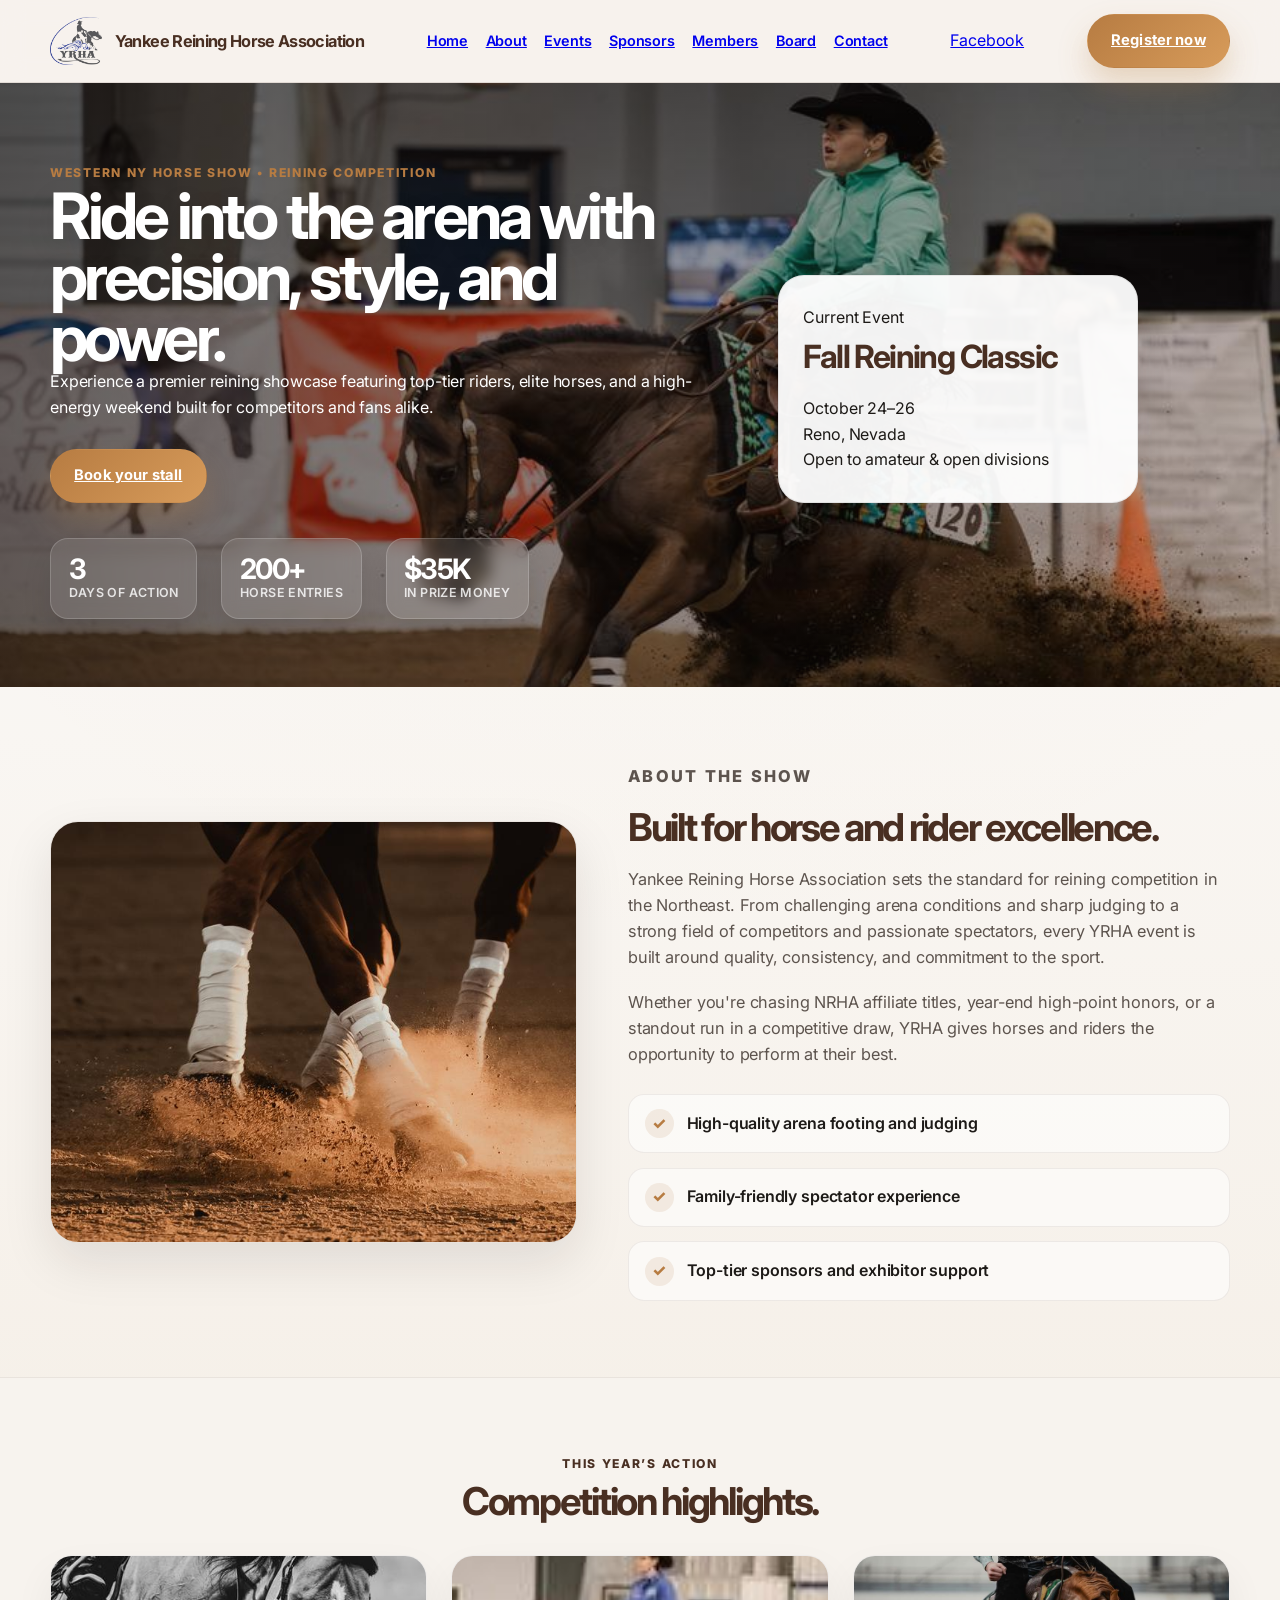
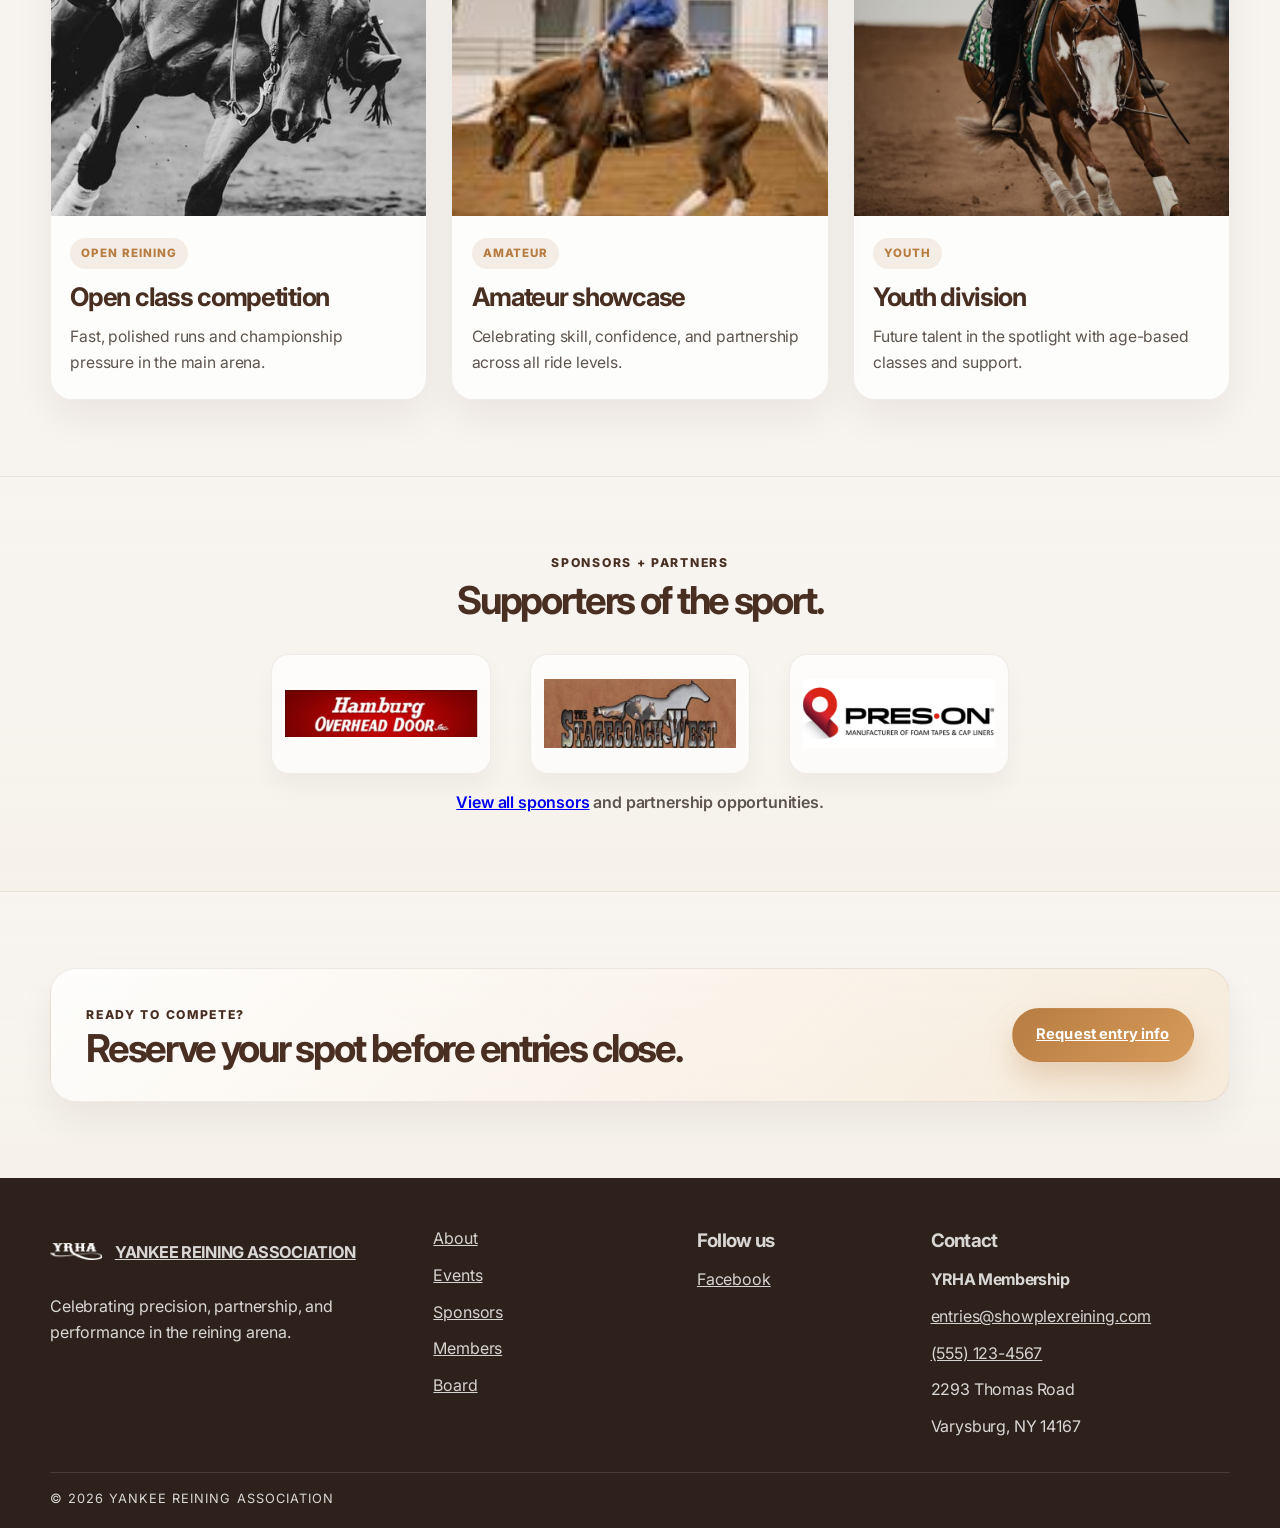
==== index.html @ a8ce5696 "added pages massive update to layout and navigation. Added about, board, contact, events, members, r" ====
<!DOCTYPE html>
<html lang="en">
  <head>
    <meta charset="UTF-8" />
    <meta name="viewport" content="width=device-width, initial-scale=1.0" />
    <title>YANKEE REINING HORSE ASSOCIATION</title>
    <meta
      name="description"
      content="Showplex Reining Classic is a Western horse show featuring reining competition, rider showcases, sponsorships, and community events."
    />
    <link rel="preconnect" href="https://fonts.googleapis.com" />
    <link rel="preconnect" href="https://fonts.gstatic.com" crossorigin />
    <link
      href="https://fonts.googleapis.com/css2?family=Inter:wght@400;500;600;700;800;900&display=swap"
      rel="stylesheet"
    />
    <link rel="stylesheet" href="style.css" />
  </head>
  <body>
    <header class="site-header">
      <div class="container nav-wrap">
        <div class="brand" aria-label="Yankee Reining Horse Association">
          <img src="assets/logo-1.png" alt="YRHA logo" class="brand-logo" />
          <span class="brand-text">Yankee Reining Horse Association</span>
        </div>

        <nav class="main-nav" aria-label="Main navigation">
          <a href="index.html">Home</a>
          <a href="about.html">About</a>
          <a href="events.html">Events</a>
          <a href="sponsors.html">Sponsors</a>
          <a href="members.html">Members</a>
          <a href="board.html">Board</a>
          <a href="contact.html">Contact</a>
        </nav>

        <button class="nav-toggle" aria-label="Toggle menu" aria-expanded="false">
          <span></span>
          <span></span>
          <span></span>
        </button>

        <div class="social-links" aria-label="Social media links">
          <a href="https://www.facebook.com/yankeereiners" target="_blank" rel="noreferrer" aria-label="Facebook">Facebook</a>
        </div>

        <a href="https://docs.google.com/forms/d/e/1FAIpQLSfPFnOiqkP-DoOEEoHhEW9WnWeleWplbSbrL23Vqfxdky9NYQ/viewform" class="btn btn-primary nav-cta">Register now</a>
      </div>

      <div class="mobile-nav" aria-label="Mobile navigation">
        <a href="index.html">Home</a>
        <a href="about.html">About</a>
        <a href="events.html">Events</a>
        <a href="sponsors.html">Sponsors</a>
        <a href="members.html">Members</a>
        <a href="board.html">Board</a>
        <a href="contact.html">Contact</a>
      </div>
    </header>

    <main id="top">
      <section class="hero">
        <div class="hero-overlay"></div>
        <div class="container hero-grid">
          <div class="hero-copy">
            <p class="eyebrow">Western NY Horse Show • Reining Competition</p>
            <h1>Ride into the arena with precision, style, and power.</h1>
            <p class="lead">
              Experience a premier reining showcase featuring top-tier riders, elite horses,
              and a high-energy weekend built for competitors and fans alike.
            </p>
<!--update this section -->
            <div class="cta-row">
              <a href="register.html" class="btn btn-primary">Book your stall</a>
            </div>

            <ul class="hero-metrics" aria-label="Event stats">
              <li><strong>3</strong><span>days of action</span></li>
              <li><strong>200+</strong><span>horse entries</span></li>
              <li><strong>$35K</strong><span>in prize money</span></li>
            </ul>
          </div>
<!--current event details -->
          <div class="hero-card-wrap">
            <div class="hero-info-card">
              <p class="card-label">Current Event</p>
              <h2>Fall Reining Classic</h2>
              <ul>
                <li>October 24–26</li>
                <li>Reno, Nevada</li>
                <li>Open to amateur & open divisions</li>
              </ul>
            </div>
          </div>
        </div>
      </section>

     

      <section id="about" class="section split-section">
        <div class="container split-grid">
          <div class="section-image">
            <img src="assets/horse-feet.jpeg" alt="Horse rider in reining event" />
          </div>

          <div class="section-copy">
            <p class="eyebrow eyebrow-dark">About the show</p>
            <h2>Built for horse and rider excellence.</h2>
            <p>
              Yankee Reining Horse Association sets the standard for reining competition in the Northeast. From challenging arena conditions and sharp judging to a strong field of competitors and passionate spectators, every YRHA event is built around quality, consistency, and commitment to the sport.
            </p>
            <p>
              Whether you're chasing NRHA affiliate titles, year-end high-point honors, or a standout run in a competitive draw, YRHA gives horses and riders the opportunity to perform at their best.
            </p>
            
            <div class="check-list">
              <div><span class="check">✓</span><span>High-quality arena footing and judging</span></div>
              <div><span class="check">✓</span><span>Family-friendly spectator experience</span></div>
              <div><span class="check">✓</span><span>Top-tier sponsors and exhibitor support</span></div>
            </div>
          </div>
        </div>
      </section>
      <section id="events" class="section events-section">
        <div class="container">
          <div class="section-heading center">
            <p class="eyebrow eyebrow-dark">This year’s action</p>
            <h2>Competition highlights.</h2>
          </div>
          
          <div class="events-grid">
            <article class="event-card">
              <img src="assets/horse-running.jpeg" alt="Horse running in the arena" />
              <div class="event-copy">
                <span class="event-tag">Open Reining</span>
                <h3>Open class competition</h3>
                <p>Fast, polished runs and championship pressure in the main arena.</p>
              </div>
            </article>
            
            <article class="event-card">
              <img src="assets/horse-rider2.jpeg" alt="Rider in Western show" />
              <div class="event-copy">
                <span class="event-tag">Amateur</span>
                <h3>Amateur showcase</h3>
                <p>Celebrating skill, confidence, and partnership across all ride levels.</p>
              </div>
            </article>
            
            <article class="event-card">
              <img src="assets/horse.jpeg" alt="Horse portrait" />
              <div class="event-copy">
                <span class="event-tag">Youth</span>
                <h3>Youth division</h3>
                <p>Future talent in the spotlight with age-based classes and support.</p>
              </div>
            </article>
          </div>
        </div>
      </section>
      
      <section id="sponsors" class="section sponsor-section">
        <div class="container">
          <div class="section-heading center">
            <p class="eyebrow eyebrow-dark">Sponsors + partners</p>
            <h2>Supporters of the sport.</h2>
          </div>

          <div class="sponsor-grid sponsor-grid-featured">
            <img src="assets/sponsor1.jpeg" alt="Sponsor logo 1" />
            <img src="assets/sponsor2.jpeg" alt="Sponsor logo 2" />
            <img src="assets/sponsor3.jpeg" alt="Sponsor logo 3" />
          </div>
          <p class="sponsor-note"><a href="sponsors.html">View all sponsors</a> and partnership opportunities.</p>
        </div>
      </section>

      <section id="register" class="section cta-panel">
        <div class="container cta-box">
          <div>
            <p class="eyebrow eyebrow-dark">Ready to compete?</p>
            <h2>Reserve your spot before entries close.</h2>
          </div>
          <a href="register.html" class="btn btn-primary">Request entry info</a>
        </div>
      </section>
    </main>

    <footer id="contact" class="site-footer">
      <div class="container footer-grid">
        <div>
          <a href="#top" class="brand footer-brand">
            <img src="assets/logo.png" alt="Showplex logo" class="brand-logo" />
            <span class="brand-text">YANKEE REINING ASSOCIATION</span>
          </a>
          <p>Celebrating precision, partnership, and performance in the reining arena.</p>
        </div>

        <div class="footer-links">
          <a href="about.html">About</a>
          <a href="events.html">Events</a>
          <a href="sponsors.html">Sponsors</a>
          <a href="members.html">Members</a>
          <a href="board.html">Board</a>
        </div>

        <div class="footer-socials">
          <h3>Follow us</h3>
          <a href="https://facebook.com" target="_blank" rel="noreferrer">Facebook</a>
         
         <!---- <a href="https://instagram.com" target="_blank" rel="noreferrer">Instagram</a>
          <a href="https://x.com" target="_blank" rel="noreferrer">X</a> --->
        </div>

        <div class="contact-box">
          <h3>Contact</h3>
          <p><strong>YRHA Membership</strong></p>
          <a href="mailto:entries@showplexreining.com">entries@showplexreining.com</a>
          <a href="tel:+15551234567">(555) 123-4567</a>
          <p>2293 Thomas Road</p>
          <p>Varysburg, NY 14167</p>
        </div>

        
      </div>
      <div class="container footer-bottom">
        <span>© 2026 YANKEE REINING ASSOCIATION</span>
      </div>
    </footer>

    <script>
    const navToggle = document.querySelector('.nav-toggle');
    const mobileNav = document.querySelector('.mobile-nav');

    if (navToggle && mobileNav) {
      navToggle.addEventListener('click', () => {
        const isOpen = mobileNav.classList.toggle('is-open');
        navToggle.setAttribute('aria-expanded', String(isOpen));
      });
    }
  </script>
  </body>
</html>
---- style.css ----
:root {
  --bg: #f7f3ee;
  --surface: #fffdf9;
  --surface-soft: #f0e4d3;
  --primary: #492f22;
  --primary-dark: #2d1d17;
  --secondary: #b77c42;
  --secondary-soft: #f6dfbf;
  --accent: #8e6241;
  --text: #1d1a17;
  --text-soft: #5d544e;
  --line: rgba(73, 47, 34, 0.12);
  --shadow: 0 20px 50px rgba(33, 22, 17, 0.10);
  --radius: 22px;
  --container: 1180px;
  --section-space: 4.75rem;
}

* {
  box-sizing: border-box;
}

html {
  scroll-behavior: smooth;
}

body {
  margin: 0;
  font-family: "Inter", sans-serif;
  background:
    radial-gradient(circle at top, rgba(201, 141, 77, 0.05), transparent 30%),
    var(--bg);
  color: var(--text);
  line-height: 1.6;
  letter-spacing: -0.01em;
}

h1,
h2,
h3,
h4,
strong,
button {
  letter-spacing: -0.04em;
}

img {
  display: block;
  max-width: 100%;
}

p,
h1,
h2,
h3,
figure,
ul {
  margin: 0;
}

ul {
  padding-left: 0;
  list-style: none;
}

.container {
  width: min(var(--container), calc(100% - 2rem));
  margin: 0 auto;
}

.section {
  position: relative;
  padding: var(--section-space) 0;
}

.section + .section {
  border-top: 1px solid rgba(62, 42, 29, 0.08);
}

.site-header {
  position: sticky;
  top: 0;
  z-index: 50;
  backdrop-filter: blur(12px);
  background: rgba(247, 243, 238, 0.86);
  border-bottom: 1px solid var(--line);
}

.nav-wrap {
  display: flex;
  align-items: center;
  justify-content: space-between;
  gap: 1rem;
  min-height: 82px;
}

.brand {
  display: inline-flex;
  align-items: center;
  gap: 0.8rem;
  font-weight: 700;
  min-width: 0;
}

.brand-logo {
  width: 52px;
  height: 52px;
  object-fit: contain;
  border-radius: 12px;
}

.brand-text {
  font-size: 1.02rem;
  letter-spacing: -0.04em;
  color: var(--primary);
}

.main-nav {
  display: flex;
  align-items: center;
  gap: 1.1rem;
  color: var(--text-soft);
  font-size: 0.9rem;
  font-weight: 600;
}

.main-nav a,
.social-links a,
.footer-links a,
.contact-box a,
.footer-socials a {
  transition: color 0.2s ease, opacity 0.2s ease;
}

.main-nav a:hover,
.social-links a:hover,
.footer-links a:hover,
.contact-box a:hover,
.footer-socials a:hover {
  color: var(--primary);
}

.btn {
  display: inline-flex;
  align-items: center;
  justify-content: center;
  padding: 0.9rem 1.45rem;
  border-radius: 999px;
  border: 1px solid transparent;
  font-weight: 700;
  font-size: 0.92rem;
  letter-spacing: 0.01em;
  transition: transform 0.2s ease, box-shadow 0.2s ease, filter 0.2s ease;
}

.btn-primary {
  background: linear-gradient(135deg, var(--secondary) 0%, #d79b5a 100%);
  color: #fff;
  box-shadow: 0 16px 30px rgba(183, 124, 66, 0.28);
}

.btn-primary:hover {
  background: linear-gradient(135deg, #aa6f3d 0%, #c9864b 100%);
}

.cta-row {
  display: flex;
  flex-wrap: wrap;
  gap: 0.9rem;
  margin-top: 1.8rem;
}

.hero {
  position: relative;
  background: url("assets/Showplex background.jpeg") center/cover no-repeat;
  padding: 4.75rem 0 4.25rem;
  overflow: hidden;
}

.hero-overlay {
  position: absolute;
  inset: 0;
  background: linear-gradient(90deg, rgba(17, 12, 10, 0.64), rgba(17, 12, 10, 0.22));
}

.hero-grid {
  position: relative;
  z-index: 1;
  display: grid;
  grid-template-columns: 1.2fr 0.8fr;
  align-items: center;
  gap: clamp(2rem, 4vw, 4rem);
}

.hero-copy {
  color: white;
}

.hero-copy h1 {
  max-width: 650px;
  font-size: clamp(2.8rem, 5vw, 5rem);
  line-height: 0.96;
  letter-spacing: -0.06em;
  text-shadow: 0 8px 28px rgba(0, 0, 0, 0.12);
}

.hero-info-card {
  width: min(100%, 360px);
  padding: 1.8rem 1.5rem;
  border-radius: 26px;
  background: rgba(255, 255, 255, 0.95);
  box-shadow: 0 20px 40px rgba(33, 22, 17, 0.08);
  border: 1px solid rgba(22, 17, 15, 0.08);
}

.hero-info-card h2 {
  font-size: 2rem;
  letter-spacing: -0.05em;
  margin-bottom: 0.9rem;
  color: var(--primary);
}

.hero-metrics {
  display: flex;
  flex-wrap: wrap;
  gap: 1.25rem 1.5rem;
  margin-top: 2.2rem;
}

.hero-metrics li {
  display: flex;
  flex-direction: column;
  min-width: 120px;
  padding: 0.95rem 1.1rem;
  border-radius: 18px;
  background: rgba(255, 255, 255, 0.10);
  border: 1px solid rgba(255, 255, 255, 0.18);
  backdrop-filter: blur(8px);
  box-shadow: 0 16px 28px rgba(17, 12, 10, 0.12);
}

.hero-metrics strong {
  font-size: clamp(1.7rem, 2.2vw, 2.4rem);
  line-height: 1;
  letter-spacing: -0.06em;
  color: #fff;
}

.hero-metrics span {
  color: rgba(255, 255, 255, 0.82);
  font-size: 0.78rem;
  font-weight: 600;
  letter-spacing: 0.03em;
  text-transform: uppercase;
}

.split-section {
  background: linear-gradient(180deg, rgba(255,255,255,0.28), rgba(240,228,211,0.18));
}

.split-grid {
  display: grid;
  grid-template-columns: 1.05fr 1.2fr;
  align-items: center;
  gap: clamp(2rem, 4vw, 3.5rem);
}

.section-image {
  overflow: hidden;
  border-radius: 28px;
  box-shadow: var(--shadow);
  border: 1px solid rgba(73, 47, 34, 0.08);
}

.section-image img {
  width: 100%;
  height: 100%;
  min-height: 420px;
  object-fit: cover;
}

.section-copy {
  display: flex;
  flex-direction: column;
  gap: 1.15rem;
}

.eyebrow {
  display: inline-flex;
  align-items: center;
  gap: 0.5rem;
  font-size: 0.76rem;
  font-weight: 800;
  letter-spacing: 0.14em;
  text-transform: uppercase;
  color: var(--secondary);
}

.eyebrow-dark {
  color: var(--primary);
}

.section-copy h2 {
  font-size: clamp(2.2rem, 3vw, 3.1rem);
  line-height: 1.05;
  letter-spacing: -0.06em;
  color: var(--primary);
}

.section-copy p {
  color: var(--text-soft);
  font-size: 1.02rem;
}

.check-list {
  display: grid;
  gap: 0.9rem;
  margin-top: 0.5rem;
}

.check-list > div {
  display: flex;
  align-items: center;
  gap: 0.8rem;
  padding: 0.9rem 1rem;
  background: rgba(255,255,255,0.55);
  border: 1px solid rgba(73, 47, 34, 0.08);
  border-radius: 16px;
  color: var(--text);
  font-weight: 600;
}

.check {
  display: inline-flex;
  align-items: center;
  justify-content: center;
  width: 1.8rem;
  height: 1.8rem;
  border-radius: 50%;
  background: rgba(183, 124, 66, 0.12);
  color: var(--secondary);
  font-weight: 800;
}

.section-heading {
  display: flex;
  flex-direction: column;
  gap: 0.5rem;
  max-width: 640px;
  margin: 0 auto 2rem;
}

.section-heading.center {
  align-items: center;
  text-align: center;
}

.section-heading h2 {
  font-size: clamp(2rem, 3vw, 3rem);
  line-height: 1.08;
  letter-spacing: -0.06em;
  color: var(--primary);
}

.events-grid {
  display: grid;
  grid-template-columns: repeat(3, minmax(0, 1fr));
  gap: 1.5rem;
}

.event-card {
  display: flex;
  flex-direction: column;
  overflow: hidden;
  border-radius: 22px;
  background: rgba(255, 255, 255, 0.78);
  border: 1px solid rgba(73, 47, 34, 0.08);
  box-shadow: 0 18px 40px rgba(33, 22, 17, 0.06);
  transition: transform 0.2s ease, box-shadow 0.2s ease;
}

.event-card:hover {
  transform: translateY(-4px);
  box-shadow: 0 22px 46px rgba(33, 22, 17, 0.09);
}

.event-card img {
  width: 100%;
  height: 260px;
  object-fit: cover;
}

.event-copy {
  display: flex;
  flex-direction: column;
  gap: 0.8rem;
  padding: 1.35rem 1.2rem 1.5rem;
}

.event-tag {
  display: inline-flex;
  width: fit-content;
  padding: 0.42rem 0.7rem;
  border-radius: 999px;
  background: rgba(183, 124, 66, 0.12);
  color: var(--secondary);
  font-size: 0.72rem;
  font-weight: 800;
  letter-spacing: 0.08em;
  text-transform: uppercase;
}

.event-copy h3 {
  font-size: 1.6rem;
  line-height: 1.15;
  letter-spacing: -0.05em;
  color: var(--primary);
}

.event-copy p {
  color: var(--text-soft);
  font-size: 0.98rem;
}

.schedule-section,
.gallery-section,
.sponsor-section,
.board-section,
.members-section,
.cta-panel {
  background: linear-gradient(180deg, rgba(255,255,255,0.18), rgba(240,228,211,0.14));
}

.schedule-list {
  display: grid;
  gap: 1rem;
}

.schedule-item {
  display: grid;
  grid-template-columns: 120px 1fr;
  gap: 1.25rem;
  align-items: center;
  padding: 1.2rem 1.4rem;
  background: rgba(255,255,255,0.7);
  border: 1px solid rgba(73, 47, 34, 0.08);
  border-radius: 18px;
  box-shadow: 0 12px 24px rgba(33, 22, 17, 0.04);
}

.day {
  display: inline-flex;
  align-items: center;
  justify-content: center;
  min-height: 52px;
  padding: 0.7rem 0.9rem;
  background: rgba(183, 124, 66, 0.12);
  color: var(--secondary);
  border-radius: 12px;
  font-weight: 800;
  letter-spacing: 0.06em;
  text-transform: uppercase;
}

.details {
  display: flex;
  flex-direction: column;
  gap: 0.35rem;
}

.details h3 {
  font-size: 1.45rem;
  letter-spacing: -0.05em;
  color: var(--primary);
}

.details p {
  color: var(--text-soft);
}

.gallery-grid {
  display: grid;
  grid-template-columns: repeat(4, minmax(0, 1fr));
  gap: 1rem;
}

.gallery-grid img {
  width: 100%;
  height: 220px;
  object-fit: cover;
  border-radius: 20px;
  border: 1px solid rgba(73, 47, 34, 0.08);
  box-shadow: 0 14px 30px rgba(33, 22, 17, 0.08);
}

.sponsor-grid {
  display: grid;
  grid-template-columns: repeat(5, minmax(0, 1fr));
  gap: 1rem;
  margin-top: 1.5rem;
}

.sponsor-grid img {
  width: 100%;
  height: 120px;
  object-fit: contain;
  background: rgba(255,255,255,0.7);
  border: 1px solid rgba(73, 47, 34, 0.08);
  border-radius: 18px;
  padding: 0.8rem;
  box-shadow: 0 12px 24px rgba(33, 22, 17, 0.04);
}

.sponsor-grid-featured {
  max-width: 760px;
  margin: 1.5rem auto 0;
  grid-template-columns: repeat(3, minmax(150px, 1fr));
  justify-items: center;
}

.sponsor-grid-featured img {
  width: min(100%, 220px);
  max-width: 220px;
}

.additional-sponsors {
  margin-top: 1.5rem;
  text-align: center;
  font-size: 0.86rem;
  font-weight: 800;
  line-height: 1.9;
  letter-spacing: 0.08em;
  text-transform: uppercase;
  color: var(--primary);
}

.sponsor-note {
  margin-top: 1rem;
  text-align: center;
  color: var(--text-soft);
  font-weight: 600;
}

.board-layout {
  display: grid;
  grid-template-columns: 1.2fr 0.8fr;
  gap: 1.5rem;
  align-items: start;
}

.cards-container {
  display: grid;
  grid-template-columns: repeat(3, minmax(0, 1fr));
  gap: 1rem;
  max-width: 760px;
}

.card {
  padding: 1rem;
  border-radius: 22px;
  background: rgba(255,255,255,0.75);
  border: 1px solid rgba(73, 47, 34, 0.08);
  box-shadow: 0 18px 36px rgba(33, 22, 17, 0.05);
  text-align: center;
}

.card-img {
  width: 100%;
  height: 220px;
  object-fit: cover;
  border-radius: 16px;
  margin-bottom: 1rem;
}

.card-title {
  font-size: 1.5rem;
  letter-spacing: -0.05em;
  color: var(--primary);
}

.card-role {
  margin-top: 0.25rem;
  color: var(--secondary);
  font-weight: 700;
}

.card-contact {
  margin-top: 0.6rem;
  font-size: 0.92rem;
  color: var(--text-soft);
}

.card-contact a {
  color: var(--primary);
  font-weight: 600;
}

.board-info {
  display: flex;
}

.board-list {
  display: grid;
  gap: 0.8rem;
  width: 100%;
}

.board-item {
  display: flex;
  flex-direction: column;
  gap: 0.2rem;
  padding: 1rem 1.1rem;
  border-radius: 16px;
  background: rgba(255,255,255,0.7);
  border: 1px solid rgba(73, 47, 34, 0.08);
}

.board-label {
  color: var(--text-soft);
  font-size: 0.72rem;
  font-weight: 700;
  letter-spacing: 0.08em;
  text-transform: uppercase;
}

.board-item strong {
  color: var(--primary);
  font-size: 1.1rem;
  letter-spacing: -0.04em;
}

.members-grid {
  display: grid;
  grid-template-columns: repeat(3, minmax(0, 1fr));
  gap: 1.25rem;
  margin-top: 1.75rem;
}

.member-card {
  display: flex;
  flex-direction: column;
  gap: 0.9rem;
  padding: 1.4rem 1.2rem;
  border-radius: 22px;
  background: rgba(255,255,255,0.75);
  border: 1px solid rgba(73, 47, 34, 0.08);
  box-shadow: 0 16px 32px rgba(33, 22, 17, 0.05);
}

.member-icon {
  display: inline-flex;
  width: 3rem;
  height: 3rem;
  align-items: center;
  justify-content: center;
  border-radius: 14px;
  background: rgba(183, 124, 66, 0.12);
  font-size: 1.4rem;
}

.member-card h3 {
  font-size: 1.5rem;
  letter-spacing: -0.05em;
  color: var(--primary);
}

.member-card p {
  color: var(--text-soft);
  flex: 1;
}

.text-link {
  color: var(--secondary);
  font-weight: 800;
}

.standings-panel {
  background: rgba(255,255,255,0.77);
  border: 1px solid rgba(73, 47, 34, 0.08);
  border-radius: 24px;
  box-shadow: 0 18px 38px rgba(33, 22, 17, 0.06);
  overflow: hidden;
}

.standings-header {
  display: flex;
  align-items: center;
  justify-content: space-between;
  gap: 1rem;
  padding: 1.2rem 1.5rem 0.9rem;
  border-bottom: 1px solid rgba(73, 47, 34, 0.08);
}

.standings-header h3 {
  font-size: 1.8rem;
  letter-spacing: -0.05em;
  color: var(--primary);
}

.standings-header > span {
  color: var(--text-soft);
  font-size: 0.8rem;
  font-weight: 700;
  letter-spacing: 0.08em;
  text-transform: uppercase;
}

.standings-kicker {
  font-size: 0.72rem;
  font-weight: 800;
  letter-spacing: 0.12em;
  text-transform: uppercase;
  color: var(--secondary);
}

.standings-table {
  display: grid;
  width: 100%;
}

.standings-row {
  display: grid;
  grid-template-columns: 0.6fr 1.5fr 1.5fr 0.9fr;
  align-items: center;
  gap: 1rem;
  padding: 1rem 1.5rem;
  border-bottom: 1px solid rgba(73, 47, 34, 0.08);
  background: rgba(255,255,255,0.4);
}

.standings-row:last-child {
  border-bottom: none;
}

.standings-row span {
  color: var(--text);
  font-weight: 600;
}

.standings-head {
  background: rgba(183, 124, 66, 0.08);
}

.standings-head span {
  color: var(--primary);
  font-size: 0.72rem;
  font-weight: 800;
  letter-spacing: 0.1em;
  text-transform: uppercase;
}

.standings-row:not(.standings-head) span:first-child {
  color: var(--secondary);
  font-weight: 800;
}

.standings-row:not(.standings-head) span:last-child {
  justify-self: end;
  padding: 0.45rem 0.7rem;
  border-radius: 999px;
  background: rgba(183, 124, 66, 0.1);
  color: var(--primary);
  font-weight: 800;
}

.standings-disclaimer {
  margin-top: 1.5rem;
  padding: 1.25rem 1.4rem;
  border: 1px solid rgba(73, 47, 34, 0.1);
  border-radius: 20px;
  background: rgba(255, 247, 239, 0.9);
  color: var(--primary);
}

.standings-disclaimer p,
.standings-disclaimer li {
  font-size: 0.93rem;
  line-height: 1.7;
}

.standings-disclaimer p + p {
  margin-top: 0.75rem;
}

.standings-disclaimer strong {
  font-weight: 800;
}

.standings-disclaimer ul {
  margin: 0.75rem 0 0;
  padding-left: 1.2rem;
  list-style: disc;
}

.standings-disclaimer li + li {
  margin-top: 0.35rem;
}

.cta-box {
  display: flex;
  align-items: center;
  justify-content: space-between;
  gap: 1.2rem;
  padding: 2rem 2.2rem;
  background: linear-gradient(135deg, rgba(255,255,255,0.8), rgba(246,223,191,0.4));
  border: 1px solid rgba(73, 47, 34, 0.08);
  border-radius: 26px;
  box-shadow: 0 18px 38px rgba(33, 22, 17, 0.06);
}

.cta-box h2 {
  font-size: clamp(2rem, 3vw, 2.8rem);
  line-height: 1.1;
  letter-spacing: -0.06em;
  color: var(--primary);
}

.page-hero {
  position: relative;
  padding: 4.25rem 0 3rem;
  background: linear-gradient(135deg, rgba(32, 22, 17, 0.82), rgba(73, 47, 34, 0.72)), url("assets/Showplex background.jpeg") center/cover no-repeat;
}

.page-hero-inner {
  display: flex;
  flex-direction: column;
  gap: 1rem;
  max-width: 760px;
  padding: 2.2rem 2rem;
  border-radius: 28px;
  background: rgba(255, 255, 255, 0.06);
  border: 1px solid rgba(255, 255, 255, 0.16);
  backdrop-filter: blur(6px);
}

.page-kicker {
  font-size: 0.76rem;
  font-weight: 800;
  letter-spacing: 0.14em;
  text-transform: uppercase;
  color: #f6dfbf;
}

.page-hero h1 {
  font-size: clamp(2.5rem, 5vw, 4.25rem);
  line-height: 0.96;
  letter-spacing: -0.06em;
  color: #fff;
}

.page-hero p {
  color: rgba(255, 255, 255, 0.82);
  font-size: 1.06rem;
}

.page-content {
  padding: 3rem 0 4rem;
}

.page-grid {
  display: grid;
  grid-template-columns: repeat(2, minmax(0, 1fr));
  gap: 1.5rem;
}

.page-panel {
  padding: 1.5rem;
  border-radius: 24px;
  background: rgba(255, 255, 255, 0.78);
  border: 1px solid rgba(73, 47, 34, 0.08);
  box-shadow: 0 18px 36px rgba(33, 22, 17, 0.05);
}

.page-panel h3 {
  margin-bottom: 0.8rem;
  font-size: 1.7rem;
  line-height: 1.1;
  letter-spacing: -0.05em;
  color: var(--primary);
}

.page-panel p,
.page-panel li {
  color: var(--text-soft);
}

.feature-list,
.link-list,
.contact-list {
  display: grid;
  gap: 0.8rem;
  margin-top: 1rem;
}

.feature-list li,
.link-list li,
.contact-list li {
  display: flex;
  align-items: center;
  gap: 0.7rem;
  padding: 0.8rem 0.9rem;
  border-radius: 14px;
  background: rgba(183, 124, 66, 0.06);
  border: 1px solid rgba(73, 47, 34, 0.06);
}

.feature-list li::before,
.link-list li::before,
.contact-list li::before {
  content: "✓";
  color: var(--secondary);
  font-weight: 800;
}

.mini-stats {
  display: grid;
  grid-template-columns: repeat(3, minmax(0, 1fr));
  gap: 1rem;
  margin-top: 1.25rem;
}

.mini-stat {
  padding: 1rem;
  border-radius: 18px;
  background: rgba(183, 124, 66, 0.08);
  border: 1px solid rgba(73, 47, 34, 0.08);
  text-align: center;
}

.mini-stat strong {
  display: block;
  color: var(--primary);
  font-size: 2rem;
  letter-spacing: -0.05em;
}

.mini-stat span {
  color: var(--text-soft);
  font-size: 0.8rem;
  font-weight: 700;
  letter-spacing: 0.08em;
  text-transform: uppercase;
}

.section-subhead {
  margin-bottom: 1rem;
  font-size: 0.78rem;
  font-weight: 800;
  letter-spacing: 0.12em;
  text-transform: uppercase;
  color: var(--secondary);
}

.site-footer {
  padding: 3rem 0 1.2rem;
  background: rgba(38, 25, 20, 0.96);
  color: rgba(255,255,255,0.8);
}

.footer-grid {
  display: grid;
  grid-template-columns: 1.2fr 0.8fr 0.7fr 1fr;
  gap: 1.5rem;
  align-items: start;
}

.footer-brand {
  display: inline-flex;
  align-items: center;
  gap: 0.8rem;
  margin-bottom: 1rem;
}

.site-footer .brand-text,
.site-footer p,
.site-footer a,
.site-footer h3,
.site-footer span {
  color: rgba(255,255,255,0.82);
}

.footer-links,
.footer-socials,
.contact-box {
  display: flex;
  flex-direction: column;
  gap: 0.7rem;
}

.footer-links a,
.footer-socials a,
.contact-box a {
  color: rgba(255,255,255,0.8);
}

.footer-bottom {
  margin-top: 2rem;
  padding-top: 1rem;
  border-top: 1px solid rgba(255,255,255,0.12);
  font-size: 0.8rem;
  letter-spacing: 0.08em;
  text-transform: uppercase;
  color: rgba(255,255,255,0.64);
}

.mobile-nav {
  display: none;
  visibility: hidden;
  opacity: 0;
  max-height: 0;
  overflow: hidden;
  transition: max-height 0.3s ease, opacity 0.25s ease, padding 0.25s ease;
}

.mobile-nav.is-open {
  display: none;
  visibility: hidden;
  opacity: 0;
  max-height: 0;
  padding: 0;
}

.nav-toggle {
  display: none;
}

@media (max-width: 980px) {
  .hero-grid,
  .split-grid,
  .footer-grid,
  .board-layout,
  .board-grid,
  .cards-container,
  .members-grid {
    grid-template-columns: 1fr;
  }

  .events-grid,
  .gallery-grid,
  .sponsor-grid,
  .board-grid {
    grid-template-columns: repeat(2, minmax(0, 1fr));
  }

  .cards-container {
    max-width: 100%;
  }

  .card-img {
    height: 260px;
  }
}

@media (max-width: 760px) {
  .nav-wrap {
    flex-wrap: wrap;
    justify-content: space-between;
    padding: 0.8rem 0;
  }

  .main-nav,
  .nav-cta,
  .social-links {
    display: none;
  }

  .nav-toggle {
    display: flex;
  }

  .cards-container {
    grid-template-columns: repeat(2, minmax(0, 1fr));
  }

  .card-img {
    height: 200px;
  }

  .mobile-nav {
    display: none;
    flex-direction: column;
    gap: 0.75rem;
    border-top: 1px solid var(--line);
    background: rgba(245, 242, 236, 0.96);
  }

  .mobile-nav.is-open {
    display: flex;
    visibility: visible;
    max-height: 500px;
    opacity: 1;
    padding: 0 1rem 1rem;
  }
}

@media (max-width: 480px) {
  .container {
    width: min(var(--container), calc(100% - 1.2rem));
  }

  .brand-text {
    font-size: 0.92rem;
  }

  .hero-copy h1 {
    font-size: 2.5rem;
  }

  .cta-row {
    width: 100%;
  }

  .btn {
    width: 100%;
  }

  .cards-container {
    grid-template-columns: 1fr;
  }

  .card-img {
    height: 180px;
  }

  .hero-metrics {
    flex-direction: column;
    gap: 0.8rem;
  }

  .standings-row {
    min-width: 260px;
    gap: 0.75rem;
    padding: 0.8rem 0.9rem;
  }
}

.info-panel-section {
  background: linear-gradient(180deg, rgba(255,255,255,0.18), rgba(240,228,211,0.14));
}

.info-panel-grid {
  display: grid;
  grid-template-columns: repeat(2, minmax(0, 1fr));
  gap: 1.5rem;
}

.info-panel-box {
  display: flex;
  flex-direction: column;
  gap: 0.75rem;
  padding: 1.75rem 1.5rem;
  background: rgba(255,255,255,0.78);
  border: 1px solid rgba(73, 47, 34, 0.08);
  border-radius: 24px;
  box-shadow: 0 18px 36px rgba(33, 22, 17, 0.05);
}

.info-panel-box h3 {
  font-size: 1.8rem;
  line-height: 1.1;
  letter-spacing: -0.05em;
  color: var(--primary);
}

.info-panel-box p {
  color: var(--text-soft);
  font-size: 1rem;
}

.info-panel-box .section-subhead {
  margin-bottom: 0;
}
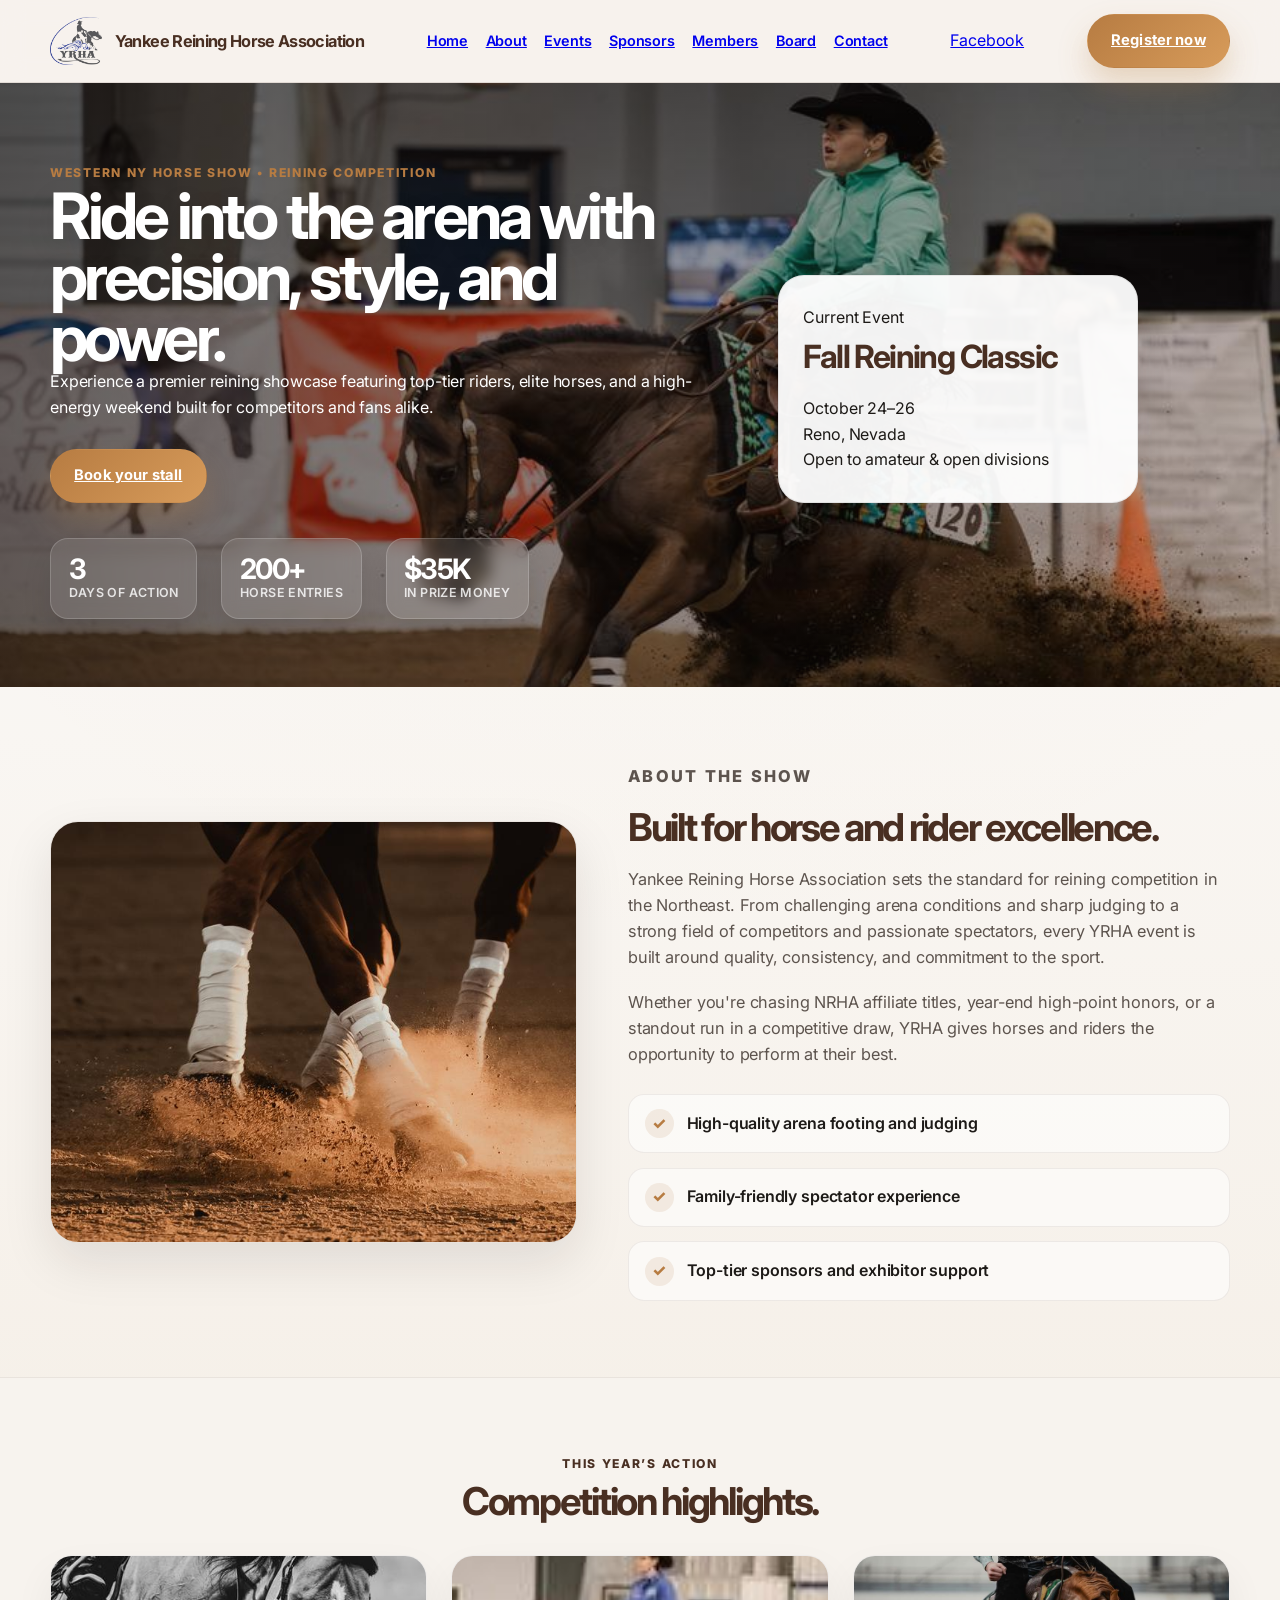
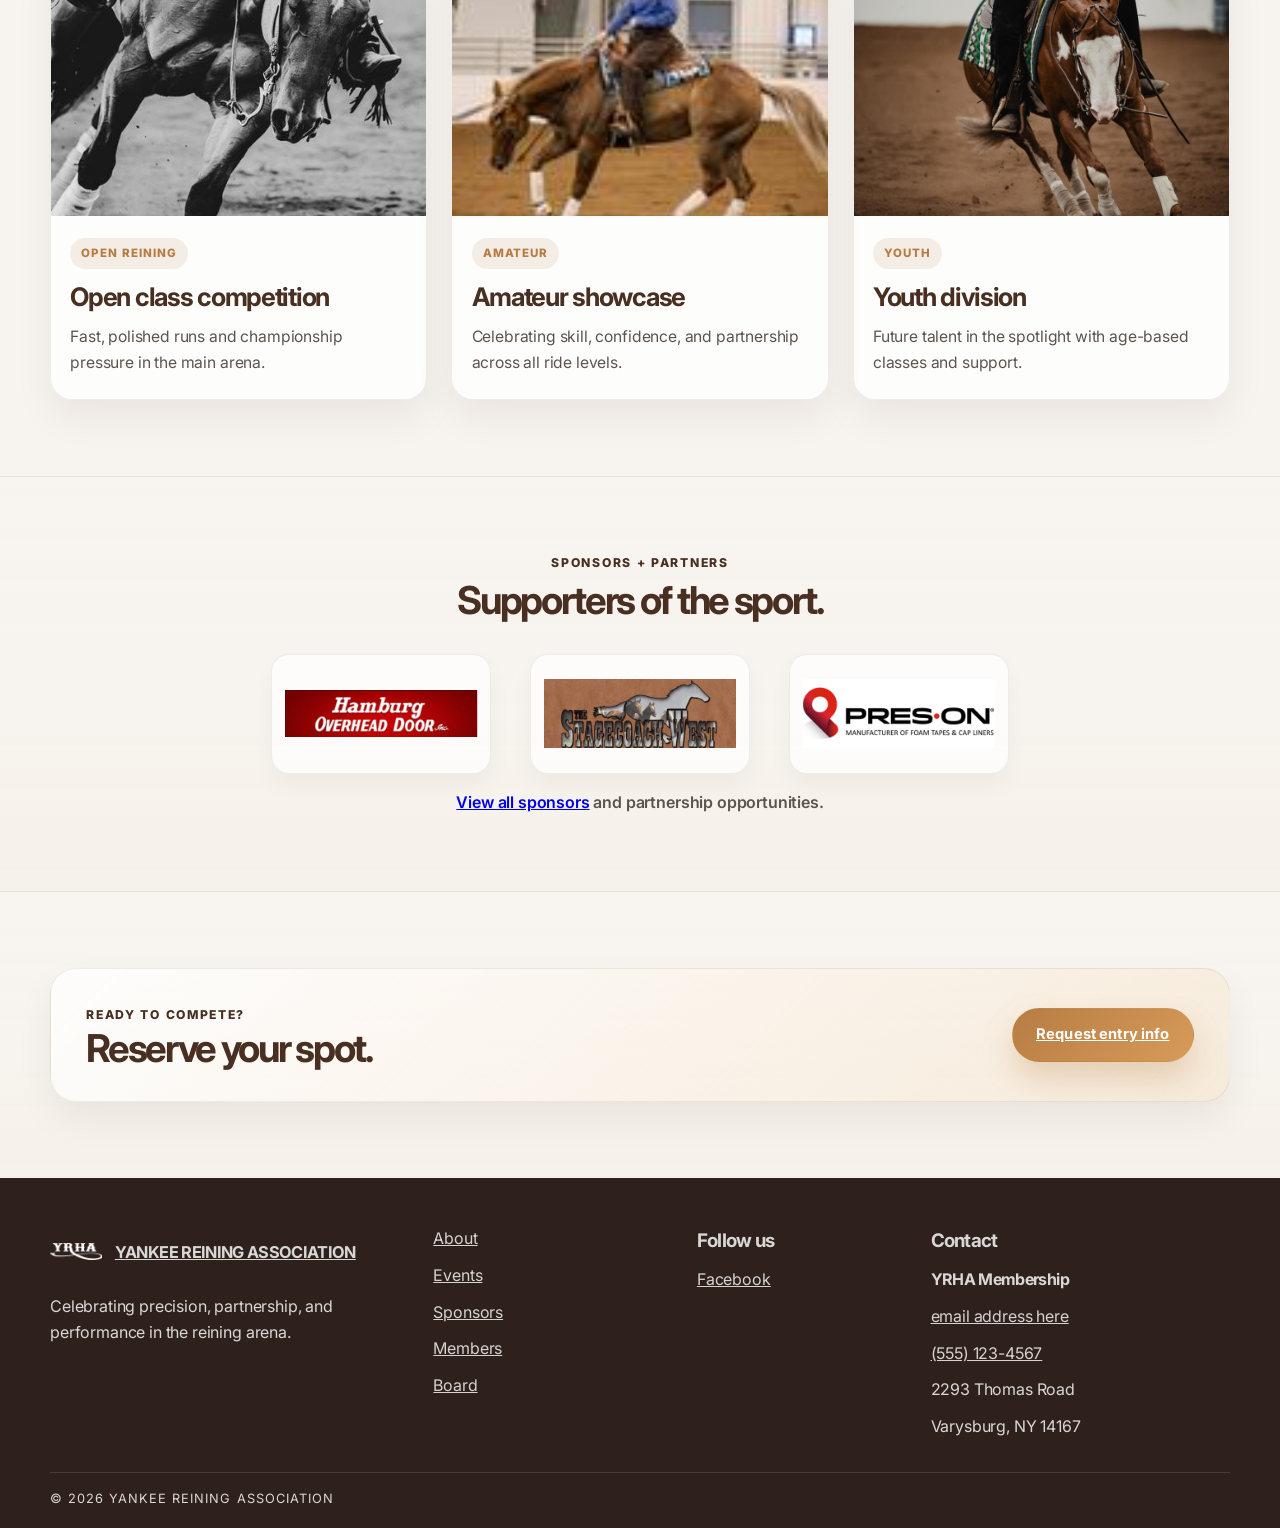
==== commit 29416393: "small changes to the website.  Updated the navigation and footer links, added a Facebook link, and u" ====
--- a/index.html
+++ b/index.html
@@ -179,7 +179,7 @@
         <div class="container cta-box">
           <div>
             <p class="eyebrow eyebrow-dark">Ready to compete?</p>
-            <h2>Reserve your spot before entries close.</h2>
+            <h2>Reserve your spot.</h2>
           </div>
           <a href="register.html" class="btn btn-primary">Request entry info</a>
         </div>
@@ -206,7 +206,7 @@
 
         <div class="footer-socials">
           <h3>Follow us</h3>
-          <a href="https://facebook.com" target="_blank" rel="noreferrer">Facebook</a>
+          <a href="https://www.facebook.com/yankeereiners" target="_blank" rel="noreferrer">Facebook</a>
          
          <!---- <a href="https://instagram.com" target="_blank" rel="noreferrer">Instagram</a>
           <a href="https://x.com" target="_blank" rel="noreferrer">X</a> --->
@@ -215,7 +215,7 @@
         <div class="contact-box">
           <h3>Contact</h3>
           <p><strong>YRHA Membership</strong></p>
-          <a href="mailto:entries@showplexreining.com">entries@showplexreining.com</a>
+          <a href="mailto:entries@showplexreining.com">email address here</a>
           <a href="tel:+15551234567">(555) 123-4567</a>
           <p>2293 Thomas Road</p>
           <p>Varysburg, NY 14167</p>
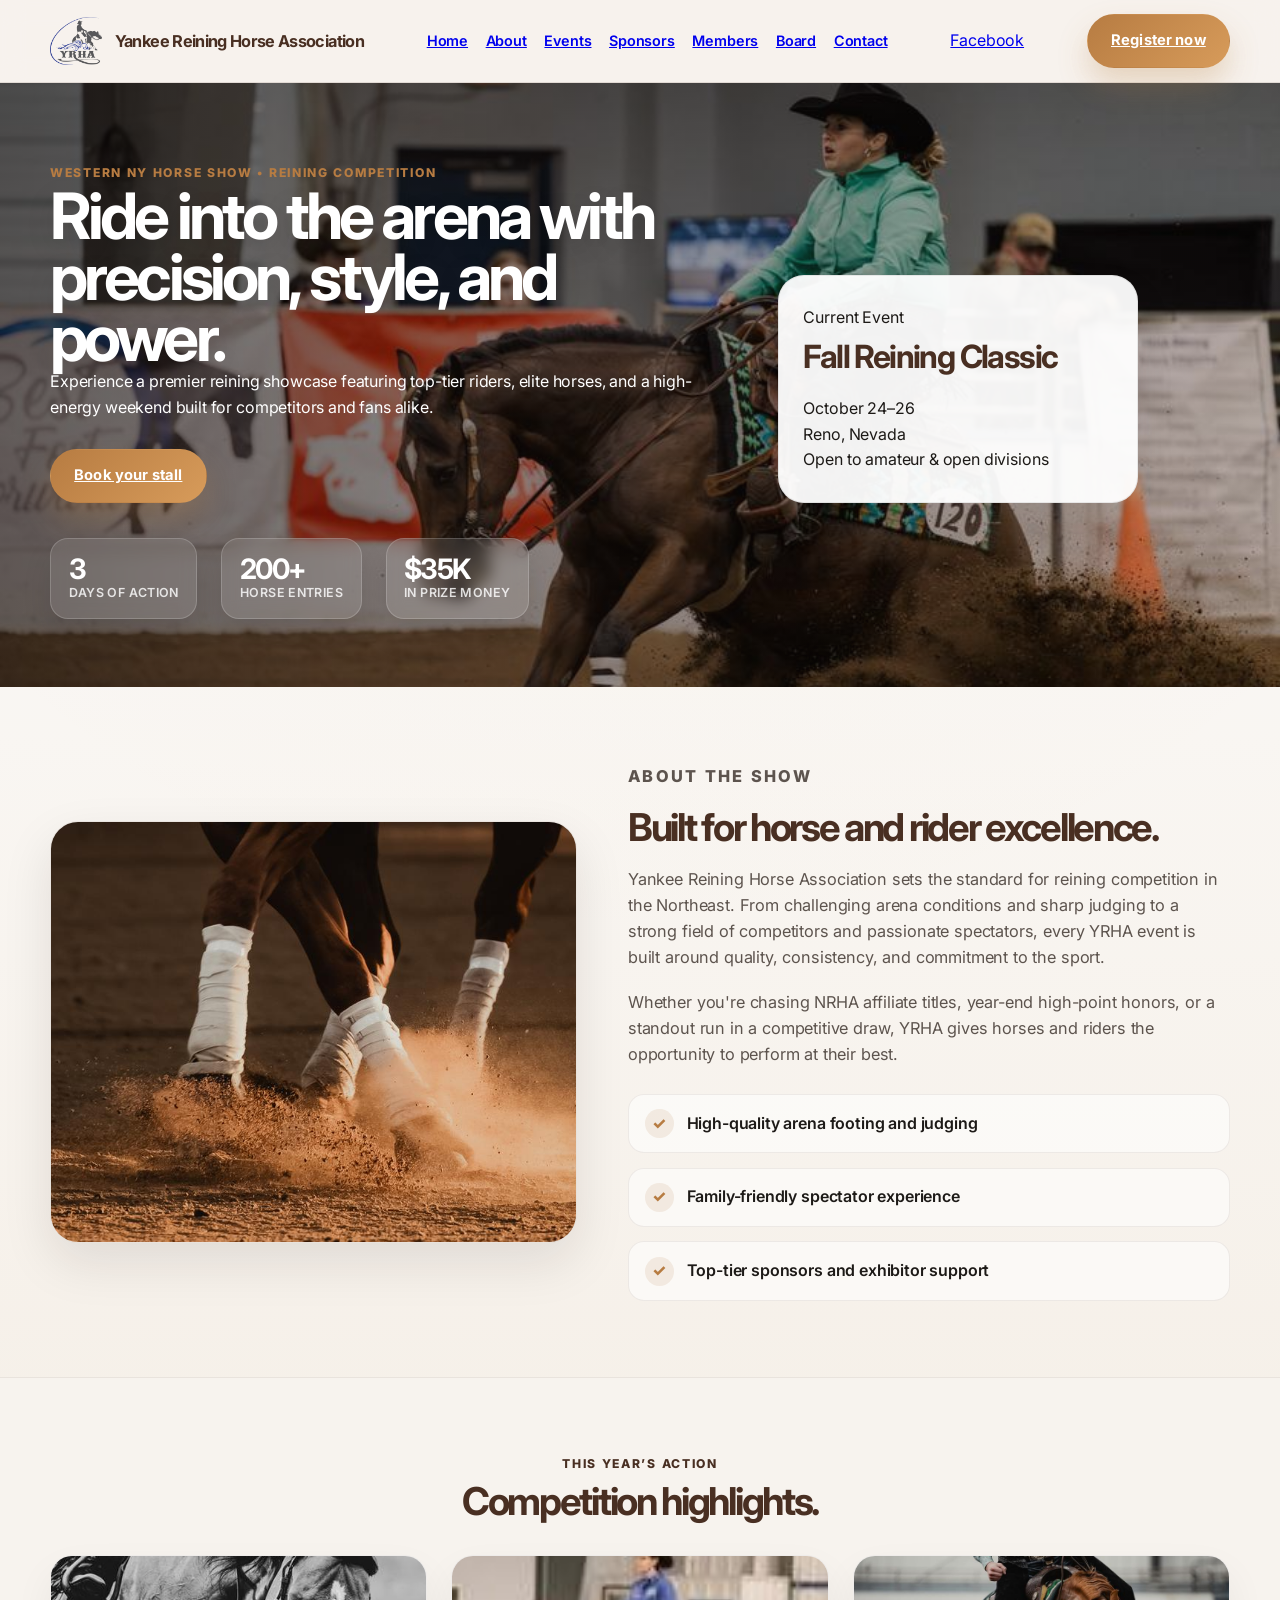
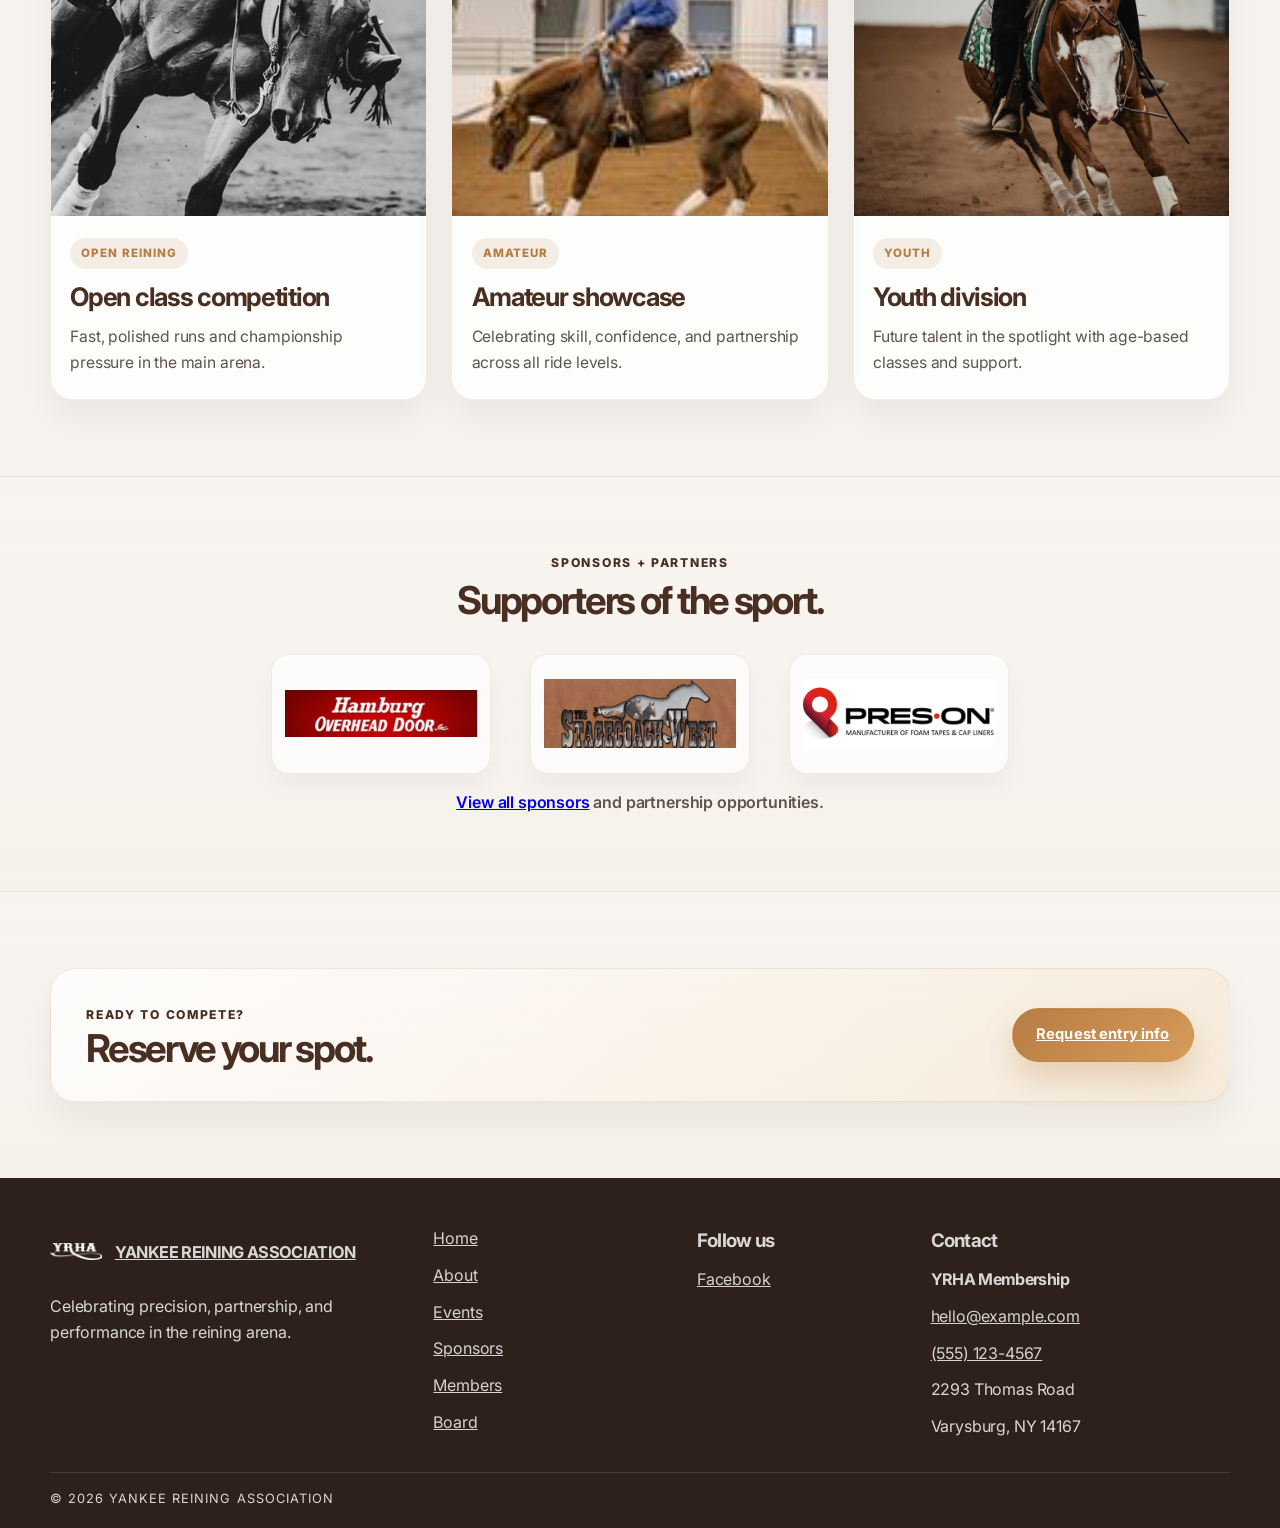
==== commit 236f6669: "mobile formatted and nav fixed" ====
--- a/index.html
+++ b/index.html
@@ -189,7 +189,7 @@
     <footer id="contact" class="site-footer">
       <div class="container footer-grid">
         <div>
-          <a href="#top" class="brand footer-brand">
+          <a href="index.html" class="brand footer-brand">
             <img src="assets/logo.png" alt="Showplex logo" class="brand-logo" />
             <span class="brand-text">YANKEE REINING ASSOCIATION</span>
           </a>
@@ -197,6 +197,7 @@
         </div>
 
         <div class="footer-links">
+          <a href="index.html">Home</a>
           <a href="about.html">About</a>
           <a href="events.html">Events</a>
           <a href="sponsors.html">Sponsors</a>
@@ -207,37 +208,22 @@
         <div class="footer-socials">
           <h3>Follow us</h3>
           <a href="https://www.facebook.com/yankeereiners" target="_blank" rel="noreferrer">Facebook</a>
-         
-         <!---- <a href="https://instagram.com" target="_blank" rel="noreferrer">Instagram</a>
-          <a href="https://x.com" target="_blank" rel="noreferrer">X</a> --->
         </div>
 
         <div class="contact-box">
           <h3>Contact</h3>
           <p><strong>YRHA Membership</strong></p>
-          <a href="mailto:entries@showplexreining.com">email address here</a>
+          <a href="mailto:hello@example.com">hello@example.com</a>
           <a href="tel:+15551234567">(555) 123-4567</a>
           <p>2293 Thomas Road</p>
           <p>Varysburg, NY 14167</p>
         </div>
-
-        
       </div>
       <div class="container footer-bottom">
         <span>© 2026 YANKEE REINING ASSOCIATION</span>
       </div>
     </footer>
 
-    <script>
-    const navToggle = document.querySelector('.nav-toggle');
-    const mobileNav = document.querySelector('.mobile-nav');
-
-    if (navToggle && mobileNav) {
-      navToggle.addEventListener('click', () => {
-        const isOpen = mobileNav.classList.toggle('is-open');
-        navToggle.setAttribute('aria-expanded', String(isOpen));
-      });
-    }
-  </script>
+    <script src="script.js"></script>
   </body>
 </html>
--- a/style.css
+++ b/style.css
@@ -1009,19 +1009,62 @@
   opacity: 0;
   max-height: 0;
   overflow: hidden;
-  transition: max-height 0.3s ease, opacity 0.25s ease, padding 0.25s ease;
+  padding: 0;
+  transition: max-height 0.25s ease, opacity 0.2s ease, padding 0.2s ease;
+}
+
+.mobile-nav a {
+  color: var(--primary);
+  font-weight: 700;
+  padding: 0.75rem 0;
+  border-bottom: 1px solid rgba(73, 47, 34, 0.08);
 }
 
 .mobile-nav.is-open {
-  display: none;
-  visibility: hidden;
-  opacity: 0;
-  max-height: 0;
-  padding: 0;
+  display: flex;
+  flex-direction: column;
+  visibility: visible;
+  opacity: 1;
+  max-height: 420px;
+  padding: 0.75rem 1rem 1rem;
+  background: rgba(255,255,255,0.96);
+  border-top: 1px solid rgba(73, 47, 34, 0.08);
+  box-shadow: 0 18px 28px rgba(33, 22, 17, 0.07);
 }
 
 .nav-toggle {
   display: none;
+  align-items: center;
+  justify-content: center;
+  flex-direction: column;
+  gap: 0.32rem;
+  width: 44px;
+  height: 44px;
+  border: 1px solid rgba(73, 47, 34, 0.18);
+  border-radius: 12px;
+  background: rgba(255, 255, 255, 0.4);
+  cursor: pointer;
+}
+
+.nav-toggle span {
+  display: block;
+  width: 18px;
+  height: 2px;
+  border-radius: 2px;
+  background: var(--primary);
+  transition: transform 0.2s ease, opacity 0.2s ease;
+}
+
+.nav-toggle[aria-expanded="true"] span:nth-child(1) {
+  transform: translateY(7px) rotate(45deg);
+}
+
+.nav-toggle[aria-expanded="true"] span:nth-child(2) {
+  opacity: 0;
+}
+
+.nav-toggle[aria-expanded="true"] span:nth-child(3) {
+  transform: translateY(-7px) rotate(-45deg);
 }
 
 @media (max-width: 980px) {
@@ -1031,14 +1074,17 @@
   .board-layout,
   .board-grid,
   .cards-container,
-  .members-grid {
+  .members-grid,
+  .page-grid,
+  .info-panel-grid {
     grid-template-columns: 1fr;
   }
 
   .events-grid,
   .gallery-grid,
   .sponsor-grid,
-  .board-grid {
+  .board-grid,
+  .members-grid {
     grid-template-columns: repeat(2, minmax(0, 1fr));
   }
 
@@ -1048,6 +1094,23 @@
 
   .card-img {
     height: 260px;
+  }
+
+  .mini-stats {
+    grid-template-columns: repeat(3, minmax(0, 1fr));
+  }
+
+  .sponsor-grid-featured {
+    grid-template-columns: repeat(2, minmax(0, 1fr));
+    max-width: 100%;
+  }
+
+  .schedule-item {
+    grid-template-columns: 1fr;
+  }
+
+  .footer-grid {
+    gap: 1.2rem;
   }
 }
 
@@ -1068,28 +1131,57 @@
     display: flex;
   }
 
-  .cards-container {
+  .hero-grid,
+  .page-grid,
+  .events-grid,
+  .gallery-grid,
+  .sponsor-grid,
+  .sponsor-grid-featured,
+  .cards-container,
+  .members-grid,
+  .info-panel-grid,
+  .schedule-list,
+  .footer-grid {
+    grid-template-columns: 1fr;
+  }
+
+  .cta-box {
+    flex-direction: column;
+    align-items: flex-start;
+    padding: 1.5rem 1.2rem;
+  }
+
+  .cta-box .btn {
+    width: 100%;
+  }
+
+  .mini-stats {
     grid-template-columns: repeat(2, minmax(0, 1fr));
   }
 
-  .card-img {
-    height: 200px;
-  }
-
-  .mobile-nav {
-    display: none;
+  .mini-stat strong {
+    font-size: 1.7rem;
+  }
+
+  .card-title {
+    font-size: 1.25rem;
+  }
+
+  .section-heading {
+    margin-bottom: 1.5rem;
+  }
+
+  .page-hero-inner {
+    padding: 1.5rem 1.1rem;
+  }
+
+  .standings-header {
     flex-direction: column;
-    gap: 0.75rem;
-    border-top: 1px solid var(--line);
-    background: rgba(245, 242, 236, 0.96);
-  }
-
-  .mobile-nav.is-open {
-    display: flex;
-    visibility: visible;
-    max-height: 500px;
-    opacity: 1;
-    padding: 0 1rem 1rem;
+    align-items: flex-start;
+  }
+
+  .standings-table {
+    overflow-x: auto;
   }
 }
 
@@ -1102,8 +1194,9 @@
     font-size: 0.92rem;
   }
 
-  .hero-copy h1 {
-    font-size: 2.5rem;
+  .hero-copy h1,
+  .page-hero h1 {
+    font-size: clamp(2.35rem, 12vw, 3.2rem);
   }
 
   .cta-row {
@@ -1114,12 +1207,29 @@
     width: 100%;
   }
 
-  .cards-container {
+  .mini-stats {
+    grid-template-columns: 1fr;
+  }
+
+  .mini-stat {
+    padding: 0.9rem 0.75rem;
+  }
+
+  .sponsor-grid,
+  .sponsor-grid-featured,
+  .cards-container,
+  .events-grid,
+  .gallery-grid,
+  .members-grid {
     grid-template-columns: 1fr;
   }
 
   .card-img {
     height: 180px;
+  }
+
+  .card-title {
+    font-size: 1.15rem;
   }
 
   .hero-metrics {
@@ -1128,45 +1238,22 @@
   }
 
   .standings-row {
-    min-width: 260px;
+    min-width: 280px;
     gap: 0.75rem;
     padding: 0.8rem 0.9rem;
   }
-}
-
-.info-panel-section {
-  background: linear-gradient(180deg, rgba(255,255,255,0.18), rgba(240,228,211,0.14));
-}
-
-.info-panel-grid {
-  display: grid;
-  grid-template-columns: repeat(2, minmax(0, 1fr));
-  gap: 1.5rem;
-}
-
-.info-panel-box {
-  display: flex;
-  flex-direction: column;
-  gap: 0.75rem;
-  padding: 1.75rem 1.5rem;
-  background: rgba(255,255,255,0.78);
-  border: 1px solid rgba(73, 47, 34, 0.08);
-  border-radius: 24px;
-  box-shadow: 0 18px 36px rgba(33, 22, 17, 0.05);
-}
-
-.info-panel-box h3 {
-  font-size: 1.8rem;
-  line-height: 1.1;
-  letter-spacing: -0.05em;
-  color: var(--primary);
-}
-
-.info-panel-box p {
-  color: var(--text-soft);
-  font-size: 1rem;
-}
-
-.info-panel-box .section-subhead {
-  margin-bottom: 0;
-}
+
+  .page-hero {
+    padding-top: 3rem;
+  }
+
+  .page-hero-inner {
+    padding: 1.25rem 1rem;
+  }
+
+  .section-copy h2,
+  .section-heading h2,
+  .cta-box h2 {
+    font-size: clamp(1.8rem, 8vw, 2.5rem);
+  }
+}
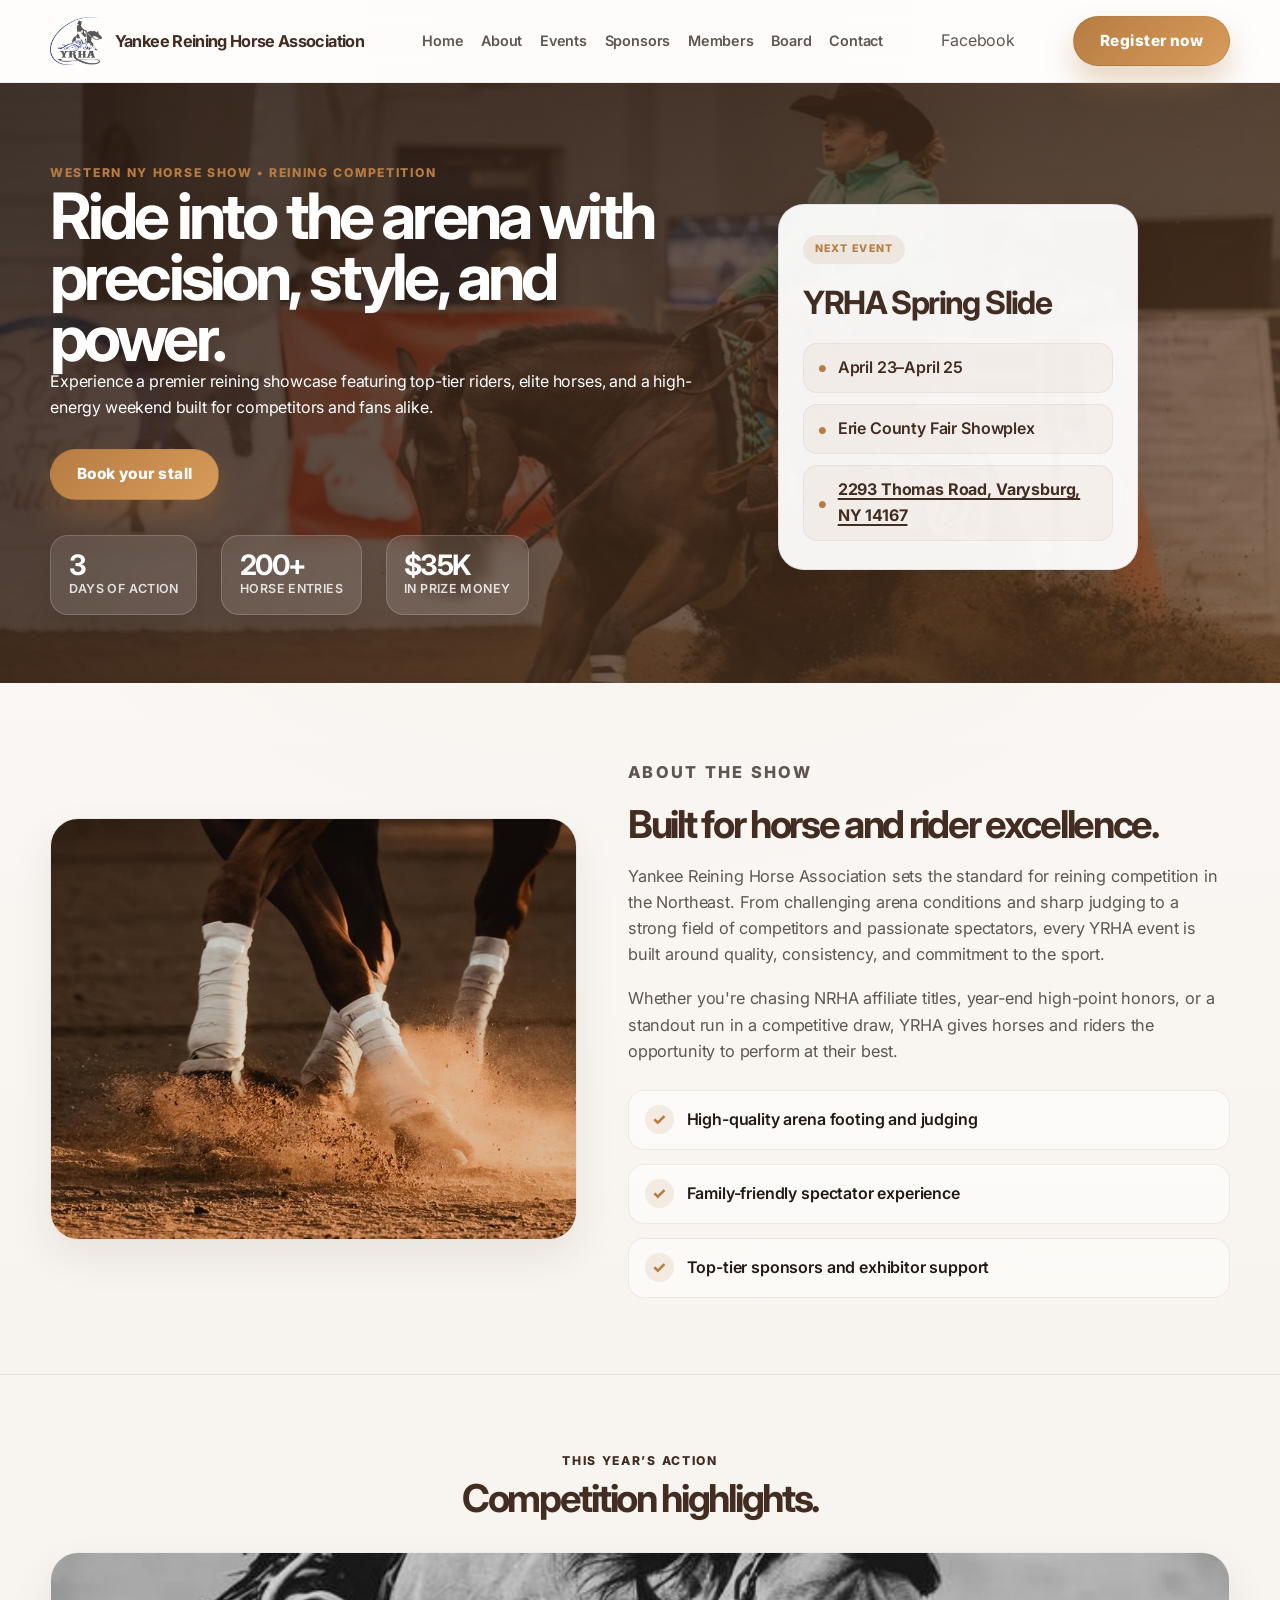
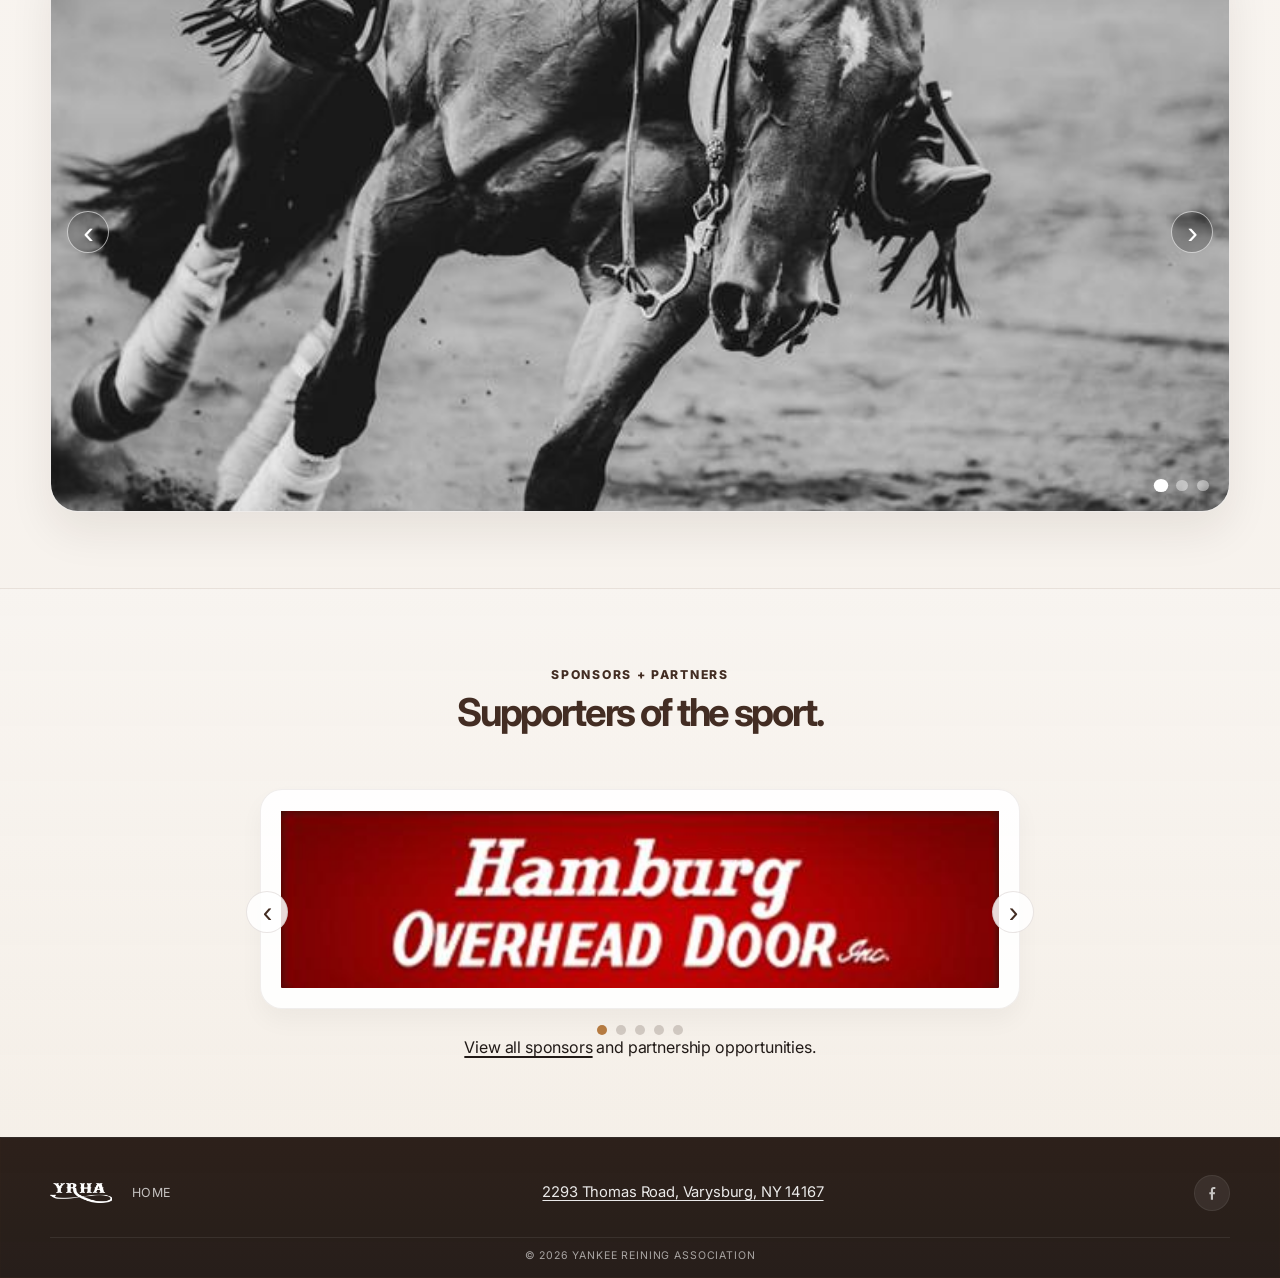
==== commit ad882fd8: "lots of Changes" ====
--- a/index.html
+++ b/index.html
@@ -44,7 +44,7 @@
           <a href="https://www.facebook.com/yankeereiners" target="_blank" rel="noreferrer" aria-label="Facebook">Facebook</a>
         </div>
 
-        <a href="https://docs.google.com/forms/d/e/1FAIpQLSfPFnOiqkP-DoOEEoHhEW9WnWeleWplbSbrL23Vqfxdky9NYQ/viewform" class="btn btn-primary nav-cta">Register now</a>
+        <a href="https://www.courtneysonlineoffice.com/yrha?fbclid=IwY2xjawVJz55leHRuA2FlbQIxMQBwZG9mBXNydGMGYXBwX2lkEDIyMjAzOTE3ODgyMDA4OTIAAR4bvT8Wq8OkluzwEXCNEvykCB8o2wKqbMzPvJDRI2pU63N30qRkBiQK_LdVtA_aem_6sNL9hoemNjg2xc374EpiA" class="btn btn-primary nav-cta">Register now</a>
       </div>
 
       <div class="mobile-nav" aria-label="Mobile navigation">
@@ -71,7 +71,7 @@
             </p>
 <!--update this section -->
             <div class="cta-row">
-              <a href="register.html" class="btn btn-primary">Book your stall</a>
+              <a href="https://www.courtneysonlineoffice.com/yrha?fbclid=IwY2xjawVJz55leHRuA2FlbQIxMQBwZG9mBXNydGMGYXBwX2lkEDIyMjAzOTE3ODgyMDA4OTIAAR4bvT8Wq8OkluzwEXCNEvykCB8o2wKqbMzPvJDRI2pU63N30qRkBiQK_LdVtA_aem_6sNL9hoemNjg2xc374EpiA" class="btn btn-primary">Book your stall</a>
             </div>
 
             <ul class="hero-metrics" aria-label="Event stats">
@@ -83,12 +83,12 @@
 <!--current event details -->
           <div class="hero-card-wrap">
             <div class="hero-info-card">
-              <p class="card-label">Current Event</p>
-              <h2>Fall Reining Classic</h2>
+              <p class="card-label">Next event</p>
+              <h2>YRHA Spring Slide</h2>
               <ul>
-                <li>October 24–26</li>
-                <li>Reno, Nevada</li>
-                <li>Open to amateur & open divisions</li>
+                <li>April 23–25</li>
+                <li>Erie County Fair Showplex</li>
+                <li><a href="https://www.google.com/maps/search/?api=1&query=2293+Thomas+Road+Varysburg+NY+14167" target="_blank" rel="noreferrer">2293 Thomas Road, Varysburg, NY 14167</a></li>
               </ul>
             </div>
           </div>
@@ -127,34 +127,29 @@
             <p class="eyebrow eyebrow-dark">This year’s action</p>
             <h2>Competition highlights.</h2>
           </div>
-          
-          <div class="events-grid">
-            <article class="event-card">
+
+          <div class="event-slider" aria-label="Featured event slideshow">
+            <button class="event-slider-control event-slider-prev" type="button" aria-label="Previous slide">‹</button>
+
+            <article class="event-slide active">
               <img src="assets/horse-running.jpeg" alt="Horse running in the arena" />
-              <div class="event-copy">
-                <span class="event-tag">Open Reining</span>
-                <h3>Open class competition</h3>
-                <p>Fast, polished runs and championship pressure in the main arena.</p>
-              </div>
             </article>
-            
-            <article class="event-card">
+
+            <article class="event-slide">
               <img src="assets/horse-rider2.jpeg" alt="Rider in Western show" />
-              <div class="event-copy">
-                <span class="event-tag">Amateur</span>
-                <h3>Amateur showcase</h3>
-                <p>Celebrating skill, confidence, and partnership across all ride levels.</p>
-              </div>
             </article>
-            
-            <article class="event-card">
+
+            <article class="event-slide">
               <img src="assets/horse.jpeg" alt="Horse portrait" />
-              <div class="event-copy">
-                <span class="event-tag">Youth</span>
-                <h3>Youth division</h3>
-                <p>Future talent in the spotlight with age-based classes and support.</p>
-              </div>
             </article>
+
+            <button class="event-slider-control event-slider-next" type="button" aria-label="Next slide">›</button>
+
+            <div class="event-slider-dots" aria-label="Slide controls">
+              <button class="event-slider-dot active" aria-label="Show slide 1" type="button"></button>
+              <button class="event-slider-dot" aria-label="Show slide 2" type="button"></button>
+              <button class="event-slider-dot" aria-label="Show slide 3" type="button"></button>
+            </div>
           </div>
         </div>
       </section>
@@ -166,57 +161,66 @@
             <h2>Supporters of the sport.</h2>
           </div>
 
-          <div class="sponsor-grid sponsor-grid-featured">
-            <img src="assets/sponsor1.jpeg" alt="Sponsor logo 1" />
-            <img src="assets/sponsor2.jpeg" alt="Sponsor logo 2" />
-            <img src="assets/sponsor3.jpeg" alt="Sponsor logo 3" />
+          <div class="sponsor-slider" aria-label="Featured sponsors">
+            <button class="sponsor-slider-control sponsor-slider-prev" type="button" aria-label="Previous sponsor">‹</button>
+
+            <div class="sponsor-slider-track">
+              <article class="sponsor-slide active">
+                <img src="assets/sponsor1.jpeg" alt="Sponsor logo 1" />
+              </article>
+
+              <article class="sponsor-slide">
+                <img src="assets/sponsor2.jpeg" alt="Sponsor logo 2" />
+              </article>
+
+              <article class="sponsor-slide">
+                <img src="assets/sponsor3.jpeg" alt="Sponsor logo 3" />
+              </article>
+
+              <article class="sponsor-slide">
+                <img src="assets/sponsor4.jpeg" alt="Sponsor logo 4" />
+              </article>
+
+              <article class="sponsor-slide">
+                <img src="assets/sponsor5.jpeg" alt="Sponsor logo 5" />
+              </article>
+            </div>
+
+            <button class="sponsor-slider-control sponsor-slider-next" type="button" aria-label="Next sponsor">›</button>
+
+            <div class="sponsor-slider-dots" aria-label="Sponsor controls">
+              <button class="sponsor-slider-dot active" aria-label="Show sponsor 1" type="button"></button>
+              <button class="sponsor-slider-dot" aria-label="Show sponsor 2" type="button"></button>
+              <button class="sponsor-slider-dot" aria-label="Show sponsor 3" type="button"></button>
+              <button class="sponsor-slider-dot" aria-label="Show sponsor 4" type="button"></button>
+              <button class="sponsor-slider-dot" aria-label="Show sponsor 5" type="button"></button>
+            </div>
           </div>
           <p class="sponsor-note"><a href="sponsors.html">View all sponsors</a> and partnership opportunities.</p>
-        </div>
-      </section>
-
-      <section id="register" class="section cta-panel">
-        <div class="container cta-box">
-          <div>
-            <p class="eyebrow eyebrow-dark">Ready to compete?</p>
-            <h2>Reserve your spot.</h2>
-          </div>
-          <a href="register.html" class="btn btn-primary">Request entry info</a>
         </div>
       </section>
     </main>
 
     <footer id="contact" class="site-footer">
       <div class="container footer-grid">
-        <div>
-          <a href="index.html" class="brand footer-brand">
-            <img src="assets/logo.png" alt="Showplex logo" class="brand-logo" />
-            <span class="brand-text">YANKEE REINING ASSOCIATION</span>
+        <a href="index.html" class="brand footer-brand" aria-label="Yankee Reining Horse Association home">
+          <img src="assets/logo.png" alt="YRHA logo" class="brand-logo" />
+        </a>
+
+        <nav class="footer-links" aria-label="Footer navigation">
+          <a href="index.html">Home</a>
+        </nav>
+
+        <div class="footer-address" aria-label="Showplex address">
+          <a href="https://www.google.com/maps/search/?api=1&query=2293+Thomas+Road+Varysburg+NY+14167" target="_blank" rel="noreferrer">2293 Thomas Road, Varysburg, NY 14167</a>
+        </div>
+
+        <div class="footer-socials">
+          <a href="https://www.facebook.com/yankeereiners" target="_blank" rel="noreferrer" aria-label="Facebook">
+            <svg viewBox="0 0 24 24" aria-hidden="true" focusable="false">
+              <path d="M13.5 22v-8h2.7l.4-3h-3.1V7.5c0-.9.3-1.5 1.6-1.5H17V3.1c-.3-.1-1.3-.1-2.5-.1-2.5 0-4.2 1.5-4.2 4.3V11H8v3h2.3v8h3.2z"></path>
+            </svg>
           </a>
-          <p>Celebrating precision, partnership, and performance in the reining arena.</p>
-        </div>
-
-        <div class="footer-links">
-          <a href="index.html">Home</a>
-          <a href="about.html">About</a>
-          <a href="events.html">Events</a>
-          <a href="sponsors.html">Sponsors</a>
-          <a href="members.html">Members</a>
-          <a href="board.html">Board</a>
-        </div>
-
-        <div class="footer-socials">
-          <h3>Follow us</h3>
-          <a href="https://www.facebook.com/yankeereiners" target="_blank" rel="noreferrer">Facebook</a>
-        </div>
-
-        <div class="contact-box">
-          <h3>Contact</h3>
-          <p><strong>YRHA Membership</strong></p>
-          <a href="mailto:hello@example.com">hello@example.com</a>
-          <a href="tel:+15551234567">(555) 123-4567</a>
-          <p>2293 Thomas Road</p>
-          <p>Varysburg, NY 14167</p>
         </div>
       </div>
       <div class="container footer-bottom">
--- a/style.css
+++ b/style.css
@@ -1,16 +1,16 @@
 :root {
-  --bg: #f7f3ee;
-  --surface: #fffdf9;
-  --surface-soft: #f0e4d3;
-  --primary: #492f22;
+  --bg: #f8f5f1;
+  --surface: #fffdfb;
+  --surface-soft: #f3e8dc;
+  --primary: #432d23;
   --primary-dark: #2d1d17;
   --secondary: #b77c42;
-  --secondary-soft: #f6dfbf;
-  --accent: #8e6241;
-  --text: #1d1a17;
-  --text-soft: #5d544e;
-  --line: rgba(73, 47, 34, 0.12);
-  --shadow: 0 20px 50px rgba(33, 22, 17, 0.10);
+  --secondary-soft: #f9ebd7;
+  --accent: #8d6240;
+  --text: #211a17;
+  --text-soft: #5f5651;
+  --line: rgba(73, 47, 34, 0.08);
+  --shadow: 0 18px 42px rgba(52, 35, 27, 0.08);
   --radius: 22px;
   --container: 1180px;
   --section-space: 4.75rem;
@@ -28,8 +28,8 @@
   margin: 0;
   font-family: "Inter", sans-serif;
   background:
-    radial-gradient(circle at top, rgba(201, 141, 77, 0.05), transparent 30%),
-    var(--bg);
+    radial-gradient(circle at top, rgba(201, 141, 77, 0.10), transparent 30%),
+    linear-gradient(180deg, #faf7f4 0%, #f6f1eb 100%);
   color: var(--text);
   line-height: 1.6;
   letter-spacing: -0.01em;
@@ -44,6 +44,59 @@
   letter-spacing: -0.04em;
 }
 
+a {
+  color: inherit;
+  text-decoration: none;
+}
+
+a[href] {
+  
+  text-decoration: underline;
+  text-underline-offset: 0.18em;
+  text-decoration-thickness: 2px;
+}
+
+a[href]:hover {
+  color: var(--primary);
+}
+
+.btn,
+.btn-primary,
+.btn[href],
+.btn-primary[href] {
+  text-decoration: none;
+}
+
+.brand,
+.main-nav a,
+.social-links a,
+.footer-links a,
+.footer-socials a,
+.contact-box a,
+.mobile-nav a,
+.nav-toggle,
+.event-slider-dot,
+.event-slider-control {
+  color: inherit;
+  text-decoration: none;
+}
+
+.main-nav a,
+.social-links a,
+.footer-links a,
+.footer-socials a,
+.contact-box a {
+  color: var(--text-soft);
+}
+
+.main-nav a:hover,
+.social-links a:hover,
+.footer-links a:hover,
+.footer-socials a:hover,
+.contact-box a:hover {
+  color: var(--primary);
+}
+
 img {
   display: block;
   max-width: 100%;
@@ -82,7 +135,7 @@
   top: 0;
   z-index: 50;
   backdrop-filter: blur(12px);
-  background: rgba(247, 243, 238, 0.86);
+  background: rgba(255, 255, 255, 0.82);
   border-bottom: 1px solid var(--line);
 }
 
@@ -92,6 +145,29 @@
   justify-content: space-between;
   gap: 1rem;
   min-height: 82px;
+}
+
+.nav-toggle {
+  display: none;
+  width: 48px;
+  height: 48px;
+  border: 1px solid rgba(73, 47, 34, 0.12);
+  border-radius: 12px;
+  background: rgba(255,255,255,0.7);
+  align-items: center;
+  justify-content: center;
+  flex-direction: column;
+  gap: 5px;
+  padding: 0;
+  cursor: pointer;
+}
+
+.nav-toggle span {
+  display: block;
+  width: 22px;
+  height: 2px;
+  border-radius: 999px;
+  background: var(--primary);
 }
 
 .brand {
@@ -127,7 +203,7 @@
 .main-nav a,
 .social-links a,
 .footer-links a,
-.contact-box a,
+contact-box a,
 .footer-socials a {
   transition: color 0.2s ease, opacity 0.2s ease;
 }
@@ -135,7 +211,7 @@
 .main-nav a:hover,
 .social-links a:hover,
 .footer-links a:hover,
-.contact-box a:hover,
+contact-box a:hover,
 .footer-socials a:hover {
   color: var(--primary);
 }
@@ -144,23 +220,31 @@
   display: inline-flex;
   align-items: center;
   justify-content: center;
-  padding: 0.9rem 1.45rem;
+  padding: 1rem 1.6rem;
   border-radius: 999px;
   border: 1px solid transparent;
-  font-weight: 700;
-  font-size: 0.92rem;
-  letter-spacing: 0.01em;
-  transition: transform 0.2s ease, box-shadow 0.2s ease, filter 0.2s ease;
+  font-weight: 800;
+  font-size: 0.96rem;
+  letter-spacing: 0.03em;
+  transition: transform 0.2s ease, box-shadow 0.2s ease, filter 0.2s ease, opacity 0.2s ease;
+  line-height: 1.1;
 }
 
 .btn-primary {
   background: linear-gradient(135deg, var(--secondary) 0%, #d79b5a 100%);
   color: #fff;
-  box-shadow: 0 16px 30px rgba(183, 124, 66, 0.28);
+  box-shadow: 0 16px 30px rgba(183, 124, 66, 0.32);
+  border-color: rgba(0,0,0,0.08);
 }
 
 .btn-primary:hover {
-  background: linear-gradient(135deg, #aa6f3d 0%, #c9864b 100%);
+  background: linear-gradient(135deg, #ad6e3d 0%, #d18d4e 100%);
+  color: #fff;
+  filter: brightness(1.02);
+}
+
+.btn:hover {
+  transform: translateY(-1px);
 }
 
 .cta-row {
@@ -172,7 +256,7 @@
 
 .hero {
   position: relative;
-  background: url("assets/Showplex background.jpeg") center/cover no-repeat;
+  background: linear-gradient(135deg, rgba(64, 40, 28, 0.78), rgba(126, 84, 49, 0.60)), url("assets/Showplex background.jpeg") center/cover no-repeat;
   padding: 4.75rem 0 4.25rem;
   overflow: hidden;
 }
@@ -180,7 +264,8 @@
 .hero-overlay {
   position: absolute;
   inset: 0;
-  background: linear-gradient(90deg, rgba(17, 12, 10, 0.64), rgba(17, 12, 10, 0.22));
+  background: linear-gradient(90deg, rgba(17, 12, 10, 0.38), rgba(17, 12, 10, 0.18));
+  pointer-events: none;
 }
 
 .hero-grid {
@@ -201,6 +286,7 @@
   font-size: clamp(2.8rem, 5vw, 5rem);
   line-height: 0.96;
   letter-spacing: -0.06em;
+  color: #fff;
   text-shadow: 0 8px 28px rgba(0, 0, 0, 0.12);
 }
 
@@ -213,11 +299,342 @@
   border: 1px solid rgba(22, 17, 15, 0.08);
 }
 
+.card-label {
+  display: inline-flex;
+  align-items: center;
+  gap: 0.45rem;
+  margin-bottom: 0.8rem;
+  padding: 0.4rem 0.7rem;
+  border-radius: 999px;
+  background: rgba(183, 124, 66, 0.12);
+  color: var(--secondary);
+  font-size: 0.66rem;
+  font-weight: 800;
+  letter-spacing: 0.12em;
+  text-transform: uppercase;
+}
+
 .hero-info-card h2 {
   font-size: 2rem;
   letter-spacing: -0.05em;
   margin-bottom: 0.9rem;
   color: var(--primary);
+}
+
+.hero-info-card ul {
+  display: grid;
+  gap: 0.7rem;
+  margin: 0;
+}
+
+.hero-info-card li {
+  display: flex;
+  align-items: center;
+  gap: 0.6rem;
+  padding: 0.7rem 0.8rem;
+  border-radius: 14px;
+  background: rgba(183, 124, 66, 0.06);
+  border: 1px solid rgba(73, 47, 34, 0.06);
+  color: var(--primary);
+  font-weight: 600;
+}
+
+.hero-info-card li::before {
+  content: "•";
+  color: var(--secondary);
+  font-size: 1.4rem;
+  line-height: 1;
+}
+
+.hero-info-card a {
+  color: var(--primary);
+  font-weight: 700;
+}
+
+.hero-info-card a:hover {
+  color: var(--secondary);
+}
+
+.section-heading {
+  display: flex;
+  flex-direction: column;
+  gap: 0.5rem;
+  max-width: 640px;
+  margin: 0 auto 2rem;
+}
+
+.section-heading.center {
+  align-items: center;
+  text-align: center;
+}
+
+.section-heading h2 {
+  font-size: clamp(2rem, 3vw, 3rem);
+  line-height: 1.08;
+  letter-spacing: -0.06em;
+  color: var(--primary);
+}
+
+.page-panel,
+.page-hero-inner,
+.member-card,
+.board-item,
+.schedule-item,
+.gallery-grid img,
+.sponsor-grid img,
+.site-footer,
+.standings-panel,
+.event-card,
+.info-panel-box,
+.card,
+.page-panel {
+  border: 1px solid rgba(73, 47, 34, 0.08);
+}
+
+.page-panel,
+.member-card,
+.board-item,
+.schedule-item,
+.event-card,
+.info-panel-box,
+.card,
+.standings-panel {
+  background: rgba(255, 255, 255, 0.72);
+  box-shadow: 0 16px 32px rgba(33, 22, 17, 0.04);
+}
+
+.schedule-section,
+.gallery-section,
+.sponsor-section,
+.board-section,
+.members-section,
+.cta-panel,
+.info-panel-section,
+.split-section {
+  background: linear-gradient(180deg, rgba(255,255,255,0.16), rgba(240,228,211,0.08));
+}
+
+.site-footer {
+  padding: 1.5rem 0 0.75rem;
+  background: linear-gradient(180deg, rgba(38, 25, 20, 0.97), rgba(30, 22, 18, 0.96));
+  color: rgba(255,255,255,0.8);
+  border-top: 1px solid rgba(255,255,255,0.06);
+}
+
+.footer-grid {
+  display: flex;
+  align-items: center;
+  gap: 1rem 1.25rem;
+  flex-wrap: wrap;
+}
+
+.footer-brand {
+  display: inline-flex;
+  align-items: center;
+  gap: 0.8rem;
+  margin-bottom: 0;
+}
+
+.footer-brand .brand-logo {
+  width: 62px;
+  height: 62px;
+}
+
+.footer-brand .brand-text {
+  font-size: 0.8rem;
+  letter-spacing: 0.04em;
+  text-transform: uppercase;
+}
+
+.footer-address {
+  display: flex;
+  align-items: center;
+  justify-content: center;
+  flex: 1 1 240px;
+  min-width: 220px;
+}
+
+.footer-address a {
+  color: rgba(255,255,255,0.9);
+  text-decoration: underline;
+  text-underline-offset: 0.18em;
+  font-size: 0.92rem;
+}
+
+.site-footer p {
+  display: none;
+}
+
+.footer-links,
+.footer-socials,
+.contact-box {
+  display: flex;
+  align-items: center;
+  gap: 0.8rem;
+  flex-wrap: wrap;
+}
+
+.footer-socials {
+  margin-left: auto;
+}
+
+.footer-links a,
+.footer-socials a,
+.contact-box a {
+  color: rgba(255,255,255,0.8);
+  text-decoration: none;
+  opacity: 0.9;
+  font-size: 0.78rem;
+  letter-spacing: 0.04em;
+  text-transform: uppercase;
+}
+
+.footer-socials a {
+  display: inline-flex;
+  align-items: center;
+  justify-content: center;
+  width: 2.25rem;
+  height: 2.25rem;
+  border-radius: 999px;
+  background: rgba(255,255,255,0.08);
+  border: 1px solid rgba(255,255,255,0.08);
+  transition: background 0.2s ease, transform 0.2s ease;
+}
+
+.footer-socials a:hover {
+  background: rgba(255,255,255,0.14);
+  transform: translateY(-1px);
+}
+
+.footer-socials svg {
+  width: 1rem;
+  height: 1rem;
+  fill: currentColor;
+}
+
+.footer-links a:hover,
+.footer-socials a:hover,
+.contact-box a:hover {
+  opacity: 1;
+  color: #fff;
+}
+
+.contact-box {
+  display: none;
+}
+
+.footer-bottom {
+  margin-top: 0.8rem;
+  padding-top: 0.65rem;
+  border-top: 1px solid rgba(255,255,255,0.08);
+  font-size: 0.66rem;
+  letter-spacing: 0.08em;
+  text-transform: uppercase;
+  color: rgba(255,255,255,0.6);
+  text-align: center;
+}
+
+@media (max-width: 980px) {
+  .footer-grid {
+    display: flex;
+    justify-content: flex-start;
+  }
+}
+
+@media (max-width: 760px) {
+  .site-footer {
+    padding-top: 1.5rem;
+  }
+
+  .footer-grid {
+    display: flex;
+    flex-direction: column;
+    align-items: flex-start;
+    gap: 0.9rem;
+  }
+
+  .footer-socials {
+    margin-left: 0;
+  }
+
+  .footer-links {
+    gap: 0.5rem 0.8rem;
+  }
+}
+
+.page-hero {
+  position: relative;
+  padding: 4.25rem 0 3rem;
+  background: linear-gradient(135deg, rgba(90, 63, 45, 0.46), rgba(156, 109, 72, 0.26)), url("assets/Showplex background.jpeg") center/cover no-repeat;
+  box-shadow: inset 0 1px 0 rgba(255,255,255,0.08);
+}
+
+.page-hero::before {
+  content: "";
+  position: absolute;
+  inset: 0;
+  background: linear-gradient(180deg, rgba(255,255,255,0.12), rgba(17,12,10,0.02));
+  pointer-events: none;
+}
+
+.page-hero-inner {
+  position: relative;
+  z-index: 1;
+  display: flex;
+  flex-direction: column;
+  gap: 1rem;
+  max-width: 760px;
+  padding: 2.2rem 2rem;
+  border-radius: 28px;
+  background: rgba(255, 255, 255, 0.16);
+  border: 1px solid rgba(255, 255, 255, 0.24);
+  backdrop-filter: blur(6px);
+  box-shadow: 0 18px 34px rgba(25, 15, 11, 0.10);
+}
+
+.page-kicker {
+  font-size: 0.76rem;
+  font-weight: 800;
+  letter-spacing: 0.14em;
+  text-transform: uppercase;
+  color: #f6dfbf;
+}
+
+.page-hero h1 {
+  font-size: clamp(2.5rem, 5vw, 4.25rem);
+  line-height: 0.96;
+  letter-spacing: -0.06em;
+  color: #fff;
+  text-shadow: 0 8px 24px rgba(0, 0, 0, 0.16);
+}
+
+.page-hero p {
+  color: rgba(255, 255, 255, 0.88);
+  font-size: 1.06rem;
+}
+
+.page-content {
+  padding: 3rem 0 4rem;
+}
+
+.page-panel {
+  padding: 1.5rem;
+  border-radius: 24px;
+  background: rgba(255, 255, 255, 0.76);
+  box-shadow: 0 16px 32px rgba(33, 22, 17, 0.04);
+}
+
+.page-panel h3 {
+  margin-bottom: 0.8rem;
+  font-size: 1.75rem;
+  line-height: 1.1;
+  letter-spacing: -0.05em;
+  color: var(--primary);
+}
+
+.page-panel p,
+.page-panel li {
+  color: var(--text-soft);
 }
 
 .hero-metrics {
@@ -255,7 +672,7 @@
 }
 
 .split-section {
-  background: linear-gradient(180deg, rgba(255,255,255,0.28), rgba(240,228,211,0.18));
+  background: linear-gradient(180deg, rgba(255,255,255,0.16), rgba(240,228,211,0.08));
 }
 
 .split-grid {
@@ -366,6 +783,129 @@
   display: grid;
   grid-template-columns: repeat(3, minmax(0, 1fr));
   gap: 1.5rem;
+}
+
+.event-slider {
+  position: relative;
+  overflow: hidden;
+  min-height: 560px;
+  border-radius: 28px;
+  background: rgba(255, 255, 255, 0.72);
+  border: 1px solid rgba(73, 47, 34, 0.08);
+  box-shadow: 0 20px 44px rgba(33, 22, 17, 0.08);
+}
+
+.event-slide {
+  position: absolute;
+  inset: 0;
+  opacity: 0;
+  pointer-events: none;
+  transition: opacity 0.7s ease;
+}
+
+.event-slide.active {
+  opacity: 1;
+  pointer-events: auto;
+}
+
+.event-slide img {
+  width: 100%;
+  height: 100%;
+  min-height: 560px;
+  object-fit: cover;
+}
+
+.event-slide-overlay {
+  position: absolute;
+  inset: 0;
+  background: linear-gradient(180deg, rgba(18, 12, 10, 0.18), rgba(18, 12, 10, 0.7));
+  pointer-events: none;
+}
+
+.event-slide-copy {
+  position: absolute;
+  left: clamp(1rem, 3vw, 2.25rem);
+  right: clamp(1rem, 3vw, 2.25rem);
+  bottom: clamp(1rem, 2.5vw, 2rem);
+  z-index: 1;
+  display: flex;
+  flex-direction: column;
+  gap: 0.7rem;
+  max-width: 520px;
+  padding: 1.25rem 1.35rem;
+  border-radius: 18px;
+  background: rgba(19, 15, 13, 0.24);
+  backdrop-filter: blur(4px);
+}
+
+.event-slide-copy .event-tag {
+  background: rgba(255,255,255,0.12);
+  color: #f9d8ad;
+}
+
+.event-slide-copy h3 {
+  color: #fff;
+  font-size: clamp(2rem, 3vw, 3rem);
+  line-height: 1.05;
+  letter-spacing: -0.06em;
+}
+
+.event-slide-copy p {
+  color: rgba(255,255,255,0.86);
+  font-size: 1rem;
+}
+
+.event-slider-dots {
+  position: absolute;
+  right: 1.25rem;
+  bottom: 1.25rem;
+  z-index: 2;
+  display: flex;
+  gap: 0.55rem;
+}
+
+.event-slider-dot {
+  width: 11px;
+  height: 11px;
+  border-radius: 50%;
+  border: none;
+  background: rgba(255,255,255,0.42);
+  cursor: pointer;
+  transition: transform 0.2s ease, background 0.2s ease;
+}
+
+.event-slider-dot.active {
+  background: #fff;
+  transform: scale(1.2);
+}
+
+.event-slider-control {
+  position: absolute;
+  top: 50%;
+  transform: translateY(-50%);
+  z-index: 2;
+  width: 42px;
+  height: 42px;
+  border: 1px solid rgba(255,255,255,0.6);
+  border-radius: 50%;
+  background: rgba(0,0,0,0.22);
+  color: #fff;
+  font-size: 2rem;
+  line-height: 1;
+  cursor: pointer;
+  transition: background 0.2s ease, transform 0.2s ease;
+}
+
+.event-slider-control:hover {
+  background: rgba(0,0,0,0.38);
+}
+
+.event-slider-prev {
+  left: 1rem;
+}
+
+.event-slider-next {
+  right: 1rem;
 }
 
 .event-card {
@@ -497,102 +1037,321 @@
   display: grid;
   grid-template-columns: repeat(5, minmax(0, 1fr));
   gap: 1rem;
-  margin-top: 1.5rem;
+  max-width: 1040px;
+  margin: 1.5rem auto 0;
 }
 
 .sponsor-grid img {
   width: 100%;
-  height: 120px;
+  height: 130px;
   object-fit: contain;
-  background: rgba(255,255,255,0.7);
+  background: rgba(255,255,255,0.9);
   border: 1px solid rgba(73, 47, 34, 0.08);
   border-radius: 18px;
   padding: 0.8rem;
+  box-shadow: 0 12px 24px rgba(33, 22, 17, 0.03);
+}
+
+.sponsor-section .section-heading {
+  max-width: 700px;
+}
+
+.sponsor-section .container {
+  display: flex;
+  flex-direction: column;
+  align-items: center;
+}
+
+.sponsor-slider {
+  position: relative;
+  width: min(100%, 760px);
+  margin-top: 1.5rem;
+}
+
+.sponsor-slider-track {
+  position: relative;
+  min-height: 220px;
+}
+
+.sponsor-slide {
+  display: none;
+}
+
+.sponsor-slide.active {
+  display: block;
+}
+
+.sponsor-slide img {
+  width: 100%;
+  height: 220px;
+  object-fit: contain;
+  background: rgba(255,255,255,0.9);
+  border: 1px solid rgba(73, 47, 34, 0.08);
+  border-radius: 22px;
+  padding: 1.25rem;
   box-shadow: 0 12px 24px rgba(33, 22, 17, 0.04);
 }
 
-.sponsor-grid-featured {
-  max-width: 760px;
-  margin: 1.5rem auto 0;
-  grid-template-columns: repeat(3, minmax(150px, 1fr));
-  justify-items: center;
-}
-
-.sponsor-grid-featured img {
-  width: min(100%, 220px);
-  max-width: 220px;
+.sponsor-slider-control {
+  position: absolute;
+  top: 50%;
+  transform: translateY(-50%);
+  width: 42px;
+  height: 42px;
+  border: 1px solid rgba(73, 47, 34, 0.12);
+  border-radius: 50%;
+  background: rgba(255,255,255,0.85);
+  color: var(--primary);
+  font-size: 1.8rem;
+  line-height: 1;
+  cursor: pointer;
+  z-index: 2;
+}
+
+.sponsor-slider-prev {
+  left: -14px;
+}
+
+.sponsor-slider-next {
+  right: -14px;
+}
+
+.sponsor-slider-dots {
+  display: flex;
+  justify-content: center;
+  gap: 0.55rem;
+  margin-top: 1rem;
+}
+
+.sponsor-slider-dot {
+  width: 10px;
+  height: 10px;
+  border: 0;
+  border-radius: 50%;
+  background: rgba(67, 45, 35, 0.2);
+  cursor: pointer;
+  padding: 0;
+}
+
+.sponsor-slider-dot.active {
+  background: var(--secondary);
 }
 
 .additional-sponsors {
-  margin-top: 1.5rem;
+  margin-top: 1.75rem;
   text-align: center;
-  font-size: 0.86rem;
+  font-size: 0.8rem;
   font-weight: 800;
   line-height: 1.9;
   letter-spacing: 0.08em;
   text-transform: uppercase;
   color: var(--primary);
-}
-
-.sponsor-note {
-  margin-top: 1rem;
-  text-align: center;
+  padding: 1rem 1.2rem;
+  border-radius: 18px;
+  background: rgba(255,255,255,0.7);
+  border: 1px solid rgba(73, 47, 34, 0.08);
+}
+
+.info-panel-grid {
+  display: grid;
+  grid-template-columns: repeat(3, minmax(0, 1fr));
+  gap: 1.25rem;
+}
+
+.info-panel-box {
+  display: flex;
+  flex-direction: column;
+  gap: 0.8rem;
+  padding: 1.5rem 1.35rem;
+  border-radius: 24px;
+  background: linear-gradient(180deg, rgba(255,255,255,0.96), rgba(248,243,238,0.8));
+  border: 1px solid rgba(73, 47, 34, 0.08);
+  box-shadow: 0 18px 36px rgba(33, 22, 17, 0.04);
+}
+
+.info-panel-box h3 {
+  font-size: 1.7rem;
+  line-height: 1.1;
+  letter-spacing: -0.05em;
+  color: var(--primary);
+}
+
+.section-subhead {
+  color: var(--secondary);
+  font-size: 0.72rem;
+  font-weight: 800;
+  letter-spacing: 0.12em;
+  text-transform: uppercase;
+}
+
+.event-date,
+.event-location {
   color: var(--text-soft);
   font-weight: 600;
 }
 
-.board-layout {
-  display: grid;
-  grid-template-columns: 1.2fr 0.8fr;
+.venue-link {
+  color: var(--primary);
+  font-weight: 700;
+  text-decoration: underline;
+  text-underline-offset: 0.2em;
+}
+
+.venue-link:hover {
+  color: var(--secondary);
+}
+
+.page-grid {
+  display: grid;
+  grid-template-columns: repeat(2, minmax(0, 1fr));
   gap: 1.5rem;
   align-items: start;
 }
 
+@media (max-width: 980px) {
+  .sponsor-grid,
+  .info-panel-grid {
+    grid-template-columns: repeat(2, minmax(0, 1fr));
+  }
+}
+
+@media (max-width: 760px) {
+  .sponsor-grid,
+  .info-panel-grid {
+    grid-template-columns: 1fr;
+  }
+
+  .sponsor-grid img {
+    height: 110px;
+  }
+}
+
+.members-shell {
+  display: grid;
+  grid-template-columns: 0.95fr 1.35fr;
+  gap: 1.5rem;
+  align-items: start;
+  margin-top: 1.75rem;
+}
+
+.members-grid {
+  display: grid;
+  grid-template-columns: 1fr;
+  gap: 1.25rem;
+}
+
+.member-card {
+  display: flex;
+  flex-direction: column;
+  gap: 0.9rem;
+  padding: 1.5rem 1.35rem;
+  border-radius: 22px;
+  background: linear-gradient(180deg, rgba(255,255,255,0.98), rgba(248,243,238,0.8));
+  border: 1px solid rgba(73, 47, 34, 0.08);
+  box-shadow: 0 18px 32px rgba(33, 22, 17, 0.04);
+  transition: transform 0.2s ease, box-shadow 0.2s ease;
+}
+
+.member-card:hover {
+  transform: translateY(-2px);
+  box-shadow: 0 22px 40px rgba(33, 22, 17, 0.06);
+}
+
+.member-icon {
+  display: inline-flex;
+  width: 3.2rem;
+  height: 3.2rem;
+  align-items: center;
+  justify-content: center;
+  border-radius: 16px;
+  background: linear-gradient(135deg, rgba(183, 124, 66, 0.15), rgba(255,255,255,0.9));
+  color: var(--primary);
+  font-size: 1.5rem;
+  box-shadow: inset 0 1px 0 rgba(255,255,255,0.5);
+}
+
+.member-card h3 {
+  font-size: 1.55rem;
+  line-height: 1.2;
+  letter-spacing: -0.05em;
+  color: var(--primary);
+}
+
+.member-card p {
+  color: var(--text-soft);
+  flex: 1;
+  line-height: 1.7;
+}
+
+.member-card .text-link {
+  margin-top: auto;
+  display: inline-flex;
+  align-items: center;
+  padding-top: 0.2rem;
+  font-weight: 800;
+  letter-spacing: -0.02em;
+}
+
+.board-layout {
+  display: grid;
+  grid-template-columns: 1.35fr 0.85fr;
+  gap: 1.5rem;
+  align-items: start;
+}
+
 .cards-container {
   display: grid;
-  grid-template-columns: repeat(3, minmax(0, 1fr));
+  grid-template-columns: repeat(2, minmax(0, 1fr));
   gap: 1rem;
-  max-width: 760px;
 }
 
 .card {
   padding: 1rem;
-  border-radius: 22px;
-  background: rgba(255,255,255,0.75);
+  border-radius: 24px;
+  background: linear-gradient(180deg, rgba(255,255,255,0.96), rgba(248,243,238,0.82));
   border: 1px solid rgba(73, 47, 34, 0.08);
-  box-shadow: 0 18px 36px rgba(33, 22, 17, 0.05);
+  box-shadow: 0 18px 36px rgba(33, 22, 17, 0.04);
   text-align: center;
+  transition: transform 0.2s ease, box-shadow 0.2s ease;
+}
+
+.card:hover {
+  transform: translateY(-2px);
+  box-shadow: 0 22px 40px rgba(33, 22, 17, 0.06);
 }
 
 .card-img {
   width: 100%;
-  height: 220px;
+  height: 230px;
   object-fit: cover;
-  border-radius: 16px;
+  border-radius: 18px;
   margin-bottom: 1rem;
+  background: #f2e7dc;
 }
 
 .card-title {
-  font-size: 1.5rem;
+  margin: 0;
+  font-size: 1.55rem;
+  line-height: 1.2;
   letter-spacing: -0.05em;
   color: var(--primary);
 }
 
 .card-role {
-  margin-top: 0.25rem;
+  margin-top: 0.35rem;
   color: var(--secondary);
   font-weight: 700;
 }
 
 .card-contact {
-  margin-top: 0.6rem;
-  font-size: 0.92rem;
+  margin-top: 0.7rem;
+  font-size: 0.95rem;
   color: var(--text-soft);
 }
 
 .card-contact a {
   color: var(--primary);
-  font-weight: 600;
+  font-weight: 700;
 }
 
 .board-info {
@@ -608,91 +1367,61 @@
 .board-item {
   display: flex;
   flex-direction: column;
-  gap: 0.2rem;
+  gap: 0.25rem;
   padding: 1rem 1.1rem;
-  border-radius: 16px;
-  background: rgba(255,255,255,0.7);
+  border-radius: 18px;
+  background: rgba(255,255,255,0.76);
   border: 1px solid rgba(73, 47, 34, 0.08);
+  box-shadow: 0 16px 30px rgba(33, 22, 17, 0.03);
 }
 
 .board-label {
   color: var(--text-soft);
   font-size: 0.72rem;
-  font-weight: 700;
-  letter-spacing: 0.08em;
+  font-weight: 800;
+  letter-spacing: 0.1em;
   text-transform: uppercase;
 }
 
 .board-item strong {
   color: var(--primary);
-  font-size: 1.1rem;
+  font-size: 1.15rem;
   letter-spacing: -0.04em;
 }
 
-.members-grid {
-  display: grid;
-  grid-template-columns: repeat(3, minmax(0, 1fr));
-  gap: 1.25rem;
-  margin-top: 1.75rem;
-}
-
-.member-card {
+.standings-panel {
   display: flex;
   flex-direction: column;
-  gap: 0.9rem;
-  padding: 1.4rem 1.2rem;
-  border-radius: 22px;
-  background: rgba(255,255,255,0.75);
+  gap: 1rem;
+  padding: 1.35rem;
+  border-radius: 26px;
+  background: linear-gradient(180deg, rgba(255,255,255,0.9), rgba(248,243,238,0.82));
   border: 1px solid rgba(73, 47, 34, 0.08);
-  box-shadow: 0 16px 32px rgba(33, 22, 17, 0.05);
-}
-
-.member-icon {
-  display: inline-flex;
-  width: 3rem;
-  height: 3rem;
-  align-items: center;
-  justify-content: center;
-  border-radius: 14px;
-  background: rgba(183, 124, 66, 0.12);
-  font-size: 1.4rem;
-}
-
-.member-card h3 {
-  font-size: 1.5rem;
-  letter-spacing: -0.05em;
-  color: var(--primary);
-}
-
-.member-card p {
-  color: var(--text-soft);
-  flex: 1;
-}
-
-.text-link {
-  color: var(--secondary);
-  font-weight: 800;
-}
-
-.standings-panel {
-  background: rgba(255,255,255,0.77);
-  border: 1px solid rgba(73, 47, 34, 0.08);
-  border-radius: 24px;
-  box-shadow: 0 18px 38px rgba(33, 22, 17, 0.06);
-  overflow: hidden;
+  box-shadow: 0 18px 36px rgba(33, 22, 17, 0.04);
 }
 
 .standings-header {
   display: flex;
-  align-items: center;
+  align-items: end;
   justify-content: space-between;
   gap: 1rem;
-  padding: 1.2rem 1.5rem 0.9rem;
+  padding-bottom: 0.9rem;
   border-bottom: 1px solid rgba(73, 47, 34, 0.08);
 }
 
+.standings-kicker {
+  margin: 0 0 0.25rem;
+  color: var(--secondary);
+  font-size: 0.72rem;
+  font-weight: 800;
+  letter-spacing: 0.12em;
+  text-transform: uppercase;
+}
+
 .standings-header h3 {
-  font-size: 1.8rem;
+  margin: 0;
+  font-size: clamp(1.5rem, 2vw, 2rem);
+  line-height: 1.1;
   letter-spacing: -0.05em;
   color: var(--primary);
 }
@@ -701,426 +1430,87 @@
   color: var(--text-soft);
   font-size: 0.8rem;
   font-weight: 700;
-  letter-spacing: 0.08em;
+  letter-spacing: 0.04em;
   text-transform: uppercase;
 }
 
-.standings-kicker {
+.standings-table {
+  display: grid;
+  gap: 0.65rem;
+}
+
+.standings-row {
+  display: grid;
+  grid-template-columns: 52px minmax(0, 1.2fr) minmax(0, 1.2fr) 70px;
+  gap: 0.7rem;
+  align-items: center;
+  padding: 0.85rem 0.9rem;
+  border-radius: 14px;
+  background: rgba(255,255,255,0.68);
+  border: 1px solid rgba(73, 47, 34, 0.06);
+  font-size: 0.96rem;
+  color: var(--text);
+}
+
+.standings-row span {
+  min-width: 0;
+  overflow: hidden;
+  text-overflow: ellipsis;
+  white-space: nowrap;
+}
+
+.standings-head {
+  background: rgba(183, 124, 66, 0.08);
+  color: var(--primary);
   font-size: 0.72rem;
   font-weight: 800;
+  letter-spacing: 0.11em;
+  text-transform: uppercase;
+}
+
+.standings-head span:last-child,
+.standings-row span:last-child {
+  justify-self: end;
+  font-weight: 800;
+  color: var(--secondary);
+}
+
+.standings-disclaimer {
+  padding: 1rem 1.1rem;
+  border-radius: 18px;
+  background: linear-gradient(135deg, rgba(183, 124, 66, 0.10), rgba(255,255,255,0.7));
+  border: 1px solid rgba(183, 124, 66, 0.18);
+}
+
+.disclaimer-label {
+  margin-bottom: 0.65rem;
+  color: var(--secondary);
+  font-size: 0.74rem;
+  font-weight: 900;
   letter-spacing: 0.12em;
   text-transform: uppercase;
-  color: var(--secondary);
-}
-
-.standings-table {
-  display: grid;
-  width: 100%;
-}
-
-.standings-row {
-  display: grid;
-  grid-template-columns: 0.6fr 1.5fr 1.5fr 0.9fr;
-  align-items: center;
-  gap: 1rem;
-  padding: 1rem 1.5rem;
-  border-bottom: 1px solid rgba(73, 47, 34, 0.08);
-  background: rgba(255,255,255,0.4);
-}
-
-.standings-row:last-child {
-  border-bottom: none;
-}
-
-.standings-row span {
-  color: var(--text);
-  font-weight: 600;
-}
-
-.standings-head {
-  background: rgba(183, 124, 66, 0.08);
-}
-
-.standings-head span {
-  color: var(--primary);
-  font-size: 0.72rem;
-  font-weight: 800;
-  letter-spacing: 0.1em;
-  text-transform: uppercase;
-}
-
-.standings-row:not(.standings-head) span:first-child {
-  color: var(--secondary);
-  font-weight: 800;
-}
-
-.standings-row:not(.standings-head) span:last-child {
-  justify-self: end;
-  padding: 0.45rem 0.7rem;
-  border-radius: 999px;
-  background: rgba(183, 124, 66, 0.1);
-  color: var(--primary);
-  font-weight: 800;
-}
-
-.standings-disclaimer {
-  margin-top: 1.5rem;
-  padding: 1.25rem 1.4rem;
-  border: 1px solid rgba(73, 47, 34, 0.1);
-  border-radius: 20px;
-  background: rgba(255, 247, 239, 0.9);
-  color: var(--primary);
 }
 
 .standings-disclaimer p,
 .standings-disclaimer li {
-  font-size: 0.93rem;
-  line-height: 1.7;
-}
-
-.standings-disclaimer p + p {
-  margin-top: 0.75rem;
-}
-
-.standings-disclaimer strong {
-  font-weight: 800;
+  color: var(--text-soft);
+  line-height: 1.6;
 }
 
 .standings-disclaimer ul {
-  margin: 0.75rem 0 0;
-  padding-left: 1.2rem;
-  list-style: disc;
+  margin: 0.85rem 0 0;
+  padding-left: 1.1rem;
 }
 
 .standings-disclaimer li + li {
   margin-top: 0.35rem;
 }
 
-.cta-box {
-  display: flex;
-  align-items: center;
-  justify-content: space-between;
-  gap: 1.2rem;
-  padding: 2rem 2.2rem;
-  background: linear-gradient(135deg, rgba(255,255,255,0.8), rgba(246,223,191,0.4));
-  border: 1px solid rgba(73, 47, 34, 0.08);
-  border-radius: 26px;
-  box-shadow: 0 18px 38px rgba(33, 22, 17, 0.06);
-}
-
-.cta-box h2 {
-  font-size: clamp(2rem, 3vw, 2.8rem);
-  line-height: 1.1;
-  letter-spacing: -0.06em;
-  color: var(--primary);
-}
-
-.page-hero {
-  position: relative;
-  padding: 4.25rem 0 3rem;
-  background: linear-gradient(135deg, rgba(32, 22, 17, 0.82), rgba(73, 47, 34, 0.72)), url("assets/Showplex background.jpeg") center/cover no-repeat;
-}
-
-.page-hero-inner {
-  display: flex;
-  flex-direction: column;
-  gap: 1rem;
-  max-width: 760px;
-  padding: 2.2rem 2rem;
-  border-radius: 28px;
-  background: rgba(255, 255, 255, 0.06);
-  border: 1px solid rgba(255, 255, 255, 0.16);
-  backdrop-filter: blur(6px);
-}
-
-.page-kicker {
-  font-size: 0.76rem;
-  font-weight: 800;
-  letter-spacing: 0.14em;
-  text-transform: uppercase;
-  color: #f6dfbf;
-}
-
-.page-hero h1 {
-  font-size: clamp(2.5rem, 5vw, 4.25rem);
-  line-height: 0.96;
-  letter-spacing: -0.06em;
-  color: #fff;
-}
-
-.page-hero p {
-  color: rgba(255, 255, 255, 0.82);
-  font-size: 1.06rem;
-}
-
-.page-content {
-  padding: 3rem 0 4rem;
-}
-
-.page-grid {
-  display: grid;
-  grid-template-columns: repeat(2, minmax(0, 1fr));
-  gap: 1.5rem;
-}
-
-.page-panel {
-  padding: 1.5rem;
-  border-radius: 24px;
-  background: rgba(255, 255, 255, 0.78);
-  border: 1px solid rgba(73, 47, 34, 0.08);
-  box-shadow: 0 18px 36px rgba(33, 22, 17, 0.05);
-}
-
-.page-panel h3 {
-  margin-bottom: 0.8rem;
-  font-size: 1.7rem;
-  line-height: 1.1;
-  letter-spacing: -0.05em;
-  color: var(--primary);
-}
-
-.page-panel p,
-.page-panel li {
-  color: var(--text-soft);
-}
-
-.feature-list,
-.link-list,
-.contact-list {
-  display: grid;
-  gap: 0.8rem;
-  margin-top: 1rem;
-}
-
-.feature-list li,
-.link-list li,
-.contact-list li {
-  display: flex;
-  align-items: center;
-  gap: 0.7rem;
-  padding: 0.8rem 0.9rem;
-  border-radius: 14px;
-  background: rgba(183, 124, 66, 0.06);
-  border: 1px solid rgba(73, 47, 34, 0.06);
-}
-
-.feature-list li::before,
-.link-list li::before,
-.contact-list li::before {
-  content: "✓";
-  color: var(--secondary);
-  font-weight: 800;
-}
-
-.mini-stats {
-  display: grid;
-  grid-template-columns: repeat(3, minmax(0, 1fr));
-  gap: 1rem;
-  margin-top: 1.25rem;
-}
-
-.mini-stat {
-  padding: 1rem;
-  border-radius: 18px;
-  background: rgba(183, 124, 66, 0.08);
-  border: 1px solid rgba(73, 47, 34, 0.08);
-  text-align: center;
-}
-
-.mini-stat strong {
-  display: block;
-  color: var(--primary);
-  font-size: 2rem;
-  letter-spacing: -0.05em;
-}
-
-.mini-stat span {
-  color: var(--text-soft);
-  font-size: 0.8rem;
-  font-weight: 700;
-  letter-spacing: 0.08em;
-  text-transform: uppercase;
-}
-
-.section-subhead {
-  margin-bottom: 1rem;
-  font-size: 0.78rem;
-  font-weight: 800;
-  letter-spacing: 0.12em;
-  text-transform: uppercase;
-  color: var(--secondary);
-}
-
-.site-footer {
-  padding: 3rem 0 1.2rem;
-  background: rgba(38, 25, 20, 0.96);
-  color: rgba(255,255,255,0.8);
-}
-
-.footer-grid {
-  display: grid;
-  grid-template-columns: 1.2fr 0.8fr 0.7fr 1fr;
-  gap: 1.5rem;
-  align-items: start;
-}
-
-.footer-brand {
-  display: inline-flex;
-  align-items: center;
-  gap: 0.8rem;
-  margin-bottom: 1rem;
-}
-
-.site-footer .brand-text,
-.site-footer p,
-.site-footer a,
-.site-footer h3,
-.site-footer span {
-  color: rgba(255,255,255,0.82);
-}
-
-.footer-links,
-.footer-socials,
-.contact-box {
-  display: flex;
-  flex-direction: column;
-  gap: 0.7rem;
-}
-
-.footer-links a,
-.footer-socials a,
-.contact-box a {
-  color: rgba(255,255,255,0.8);
-}
-
-.footer-bottom {
-  margin-top: 2rem;
-  padding-top: 1rem;
-  border-top: 1px solid rgba(255,255,255,0.12);
-  font-size: 0.8rem;
-  letter-spacing: 0.08em;
-  text-transform: uppercase;
-  color: rgba(255,255,255,0.64);
-}
-
 .mobile-nav {
   display: none;
-  visibility: hidden;
-  opacity: 0;
-  max-height: 0;
-  overflow: hidden;
-  padding: 0;
-  transition: max-height 0.25s ease, opacity 0.2s ease, padding 0.2s ease;
-}
-
-.mobile-nav a {
-  color: var(--primary);
-  font-weight: 700;
-  padding: 0.75rem 0;
-  border-bottom: 1px solid rgba(73, 47, 34, 0.08);
-}
-
-.mobile-nav.is-open {
-  display: flex;
-  flex-direction: column;
-  visibility: visible;
-  opacity: 1;
-  max-height: 420px;
-  padding: 0.75rem 1rem 1rem;
-  background: rgba(255,255,255,0.96);
-  border-top: 1px solid rgba(73, 47, 34, 0.08);
-  box-shadow: 0 18px 28px rgba(33, 22, 17, 0.07);
-}
-
-.nav-toggle {
-  display: none;
-  align-items: center;
-  justify-content: center;
-  flex-direction: column;
-  gap: 0.32rem;
-  width: 44px;
-  height: 44px;
-  border: 1px solid rgba(73, 47, 34, 0.18);
-  border-radius: 12px;
-  background: rgba(255, 255, 255, 0.4);
-  cursor: pointer;
-}
-
-.nav-toggle span {
-  display: block;
-  width: 18px;
-  height: 2px;
-  border-radius: 2px;
-  background: var(--primary);
-  transition: transform 0.2s ease, opacity 0.2s ease;
-}
-
-.nav-toggle[aria-expanded="true"] span:nth-child(1) {
-  transform: translateY(7px) rotate(45deg);
-}
-
-.nav-toggle[aria-expanded="true"] span:nth-child(2) {
-  opacity: 0;
-}
-
-.nav-toggle[aria-expanded="true"] span:nth-child(3) {
-  transform: translateY(-7px) rotate(-45deg);
-}
-
-@media (max-width: 980px) {
-  .hero-grid,
-  .split-grid,
-  .footer-grid,
-  .board-layout,
-  .board-grid,
-  .cards-container,
-  .members-grid,
-  .page-grid,
-  .info-panel-grid {
-    grid-template-columns: 1fr;
-  }
-
-  .events-grid,
-  .gallery-grid,
-  .sponsor-grid,
-  .board-grid,
-  .members-grid {
-    grid-template-columns: repeat(2, minmax(0, 1fr));
-  }
-
-  .cards-container {
-    max-width: 100%;
-  }
-
-  .card-img {
-    height: 260px;
-  }
-
-  .mini-stats {
-    grid-template-columns: repeat(3, minmax(0, 1fr));
-  }
-
-  .sponsor-grid-featured {
-    grid-template-columns: repeat(2, minmax(0, 1fr));
-    max-width: 100%;
-  }
-
-  .schedule-item {
-    grid-template-columns: 1fr;
-  }
-
-  .footer-grid {
-    gap: 1.2rem;
-  }
 }
 
 @media (max-width: 760px) {
-  .nav-wrap {
-    flex-wrap: wrap;
-    justify-content: space-between;
-    padding: 0.8rem 0;
-  }
-
   .main-nav,
   .nav-cta,
   .social-links {
@@ -1131,129 +1521,62 @@
     display: flex;
   }
 
-  .hero-grid,
-  .page-grid,
-  .events-grid,
-  .gallery-grid,
-  .sponsor-grid,
-  .sponsor-grid-featured,
+  .mobile-nav {
+    display: none;
+    flex-direction: column;
+    width: 100%;
+    padding: 0.75rem 1rem 1rem;
+    background: rgba(255,255,255,0.96);
+    border-top: 1px solid rgba(73, 47, 34, 0.08);
+    box-shadow: 0 18px 28px rgba(33, 22, 17, 0.07);
+  }
+
+  .mobile-nav a {
+    padding: 0.7rem 0.25rem;
+    color: var(--primary);
+    font-weight: 600;
+    border-bottom: 1px solid rgba(73, 47, 34, 0.08);
+  }
+
+  .mobile-nav a:last-child {
+    border-bottom: none;
+  }
+
+  .mobile-nav.is-open {
+    display: flex;
+  }
+}
+
+@media (min-width: 761px) {
+  .mobile-nav,
+  .nav-toggle {
+    display: none !important;
+  }
+}
+
+@media (max-width: 980px) {
+  .board-layout,
+  .members-shell {
+    grid-template-columns: 1fr;
+  }
+
+  .cards-container {
+    grid-template-columns: repeat(2, minmax(0, 1fr));
+  }
+}
+
+@media (max-width: 760px) {
   .cards-container,
-  .members-grid,
-  .info-panel-grid,
-  .schedule-list,
-  .footer-grid {
-    grid-template-columns: 1fr;
-  }
-
-  .cta-box {
-    flex-direction: column;
-    align-items: flex-start;
-    padding: 1.5rem 1.2rem;
-  }
-
-  .cta-box .btn {
-    width: 100%;
-  }
-
-  .mini-stats {
-    grid-template-columns: repeat(2, minmax(0, 1fr));
-  }
-
-  .mini-stat strong {
-    font-size: 1.7rem;
-  }
-
-  .card-title {
-    font-size: 1.25rem;
-  }
-
-  .section-heading {
-    margin-bottom: 1.5rem;
-  }
-
-  .page-hero-inner {
-    padding: 1.5rem 1.1rem;
-  }
-
-  .standings-header {
-    flex-direction: column;
-    align-items: flex-start;
-  }
-
-  .standings-table {
-    overflow-x: auto;
-  }
-}
-
-@media (max-width: 480px) {
-  .container {
-    width: min(var(--container), calc(100% - 1.2rem));
-  }
-
-  .brand-text {
-    font-size: 0.92rem;
-  }
-
-  .hero-copy h1,
-  .page-hero h1 {
-    font-size: clamp(2.35rem, 12vw, 3.2rem);
-  }
-
-  .cta-row {
-    width: 100%;
-  }
-
-  .btn {
-    width: 100%;
-  }
-
-  .mini-stats {
-    grid-template-columns: 1fr;
-  }
-
-  .mini-stat {
-    padding: 0.9rem 0.75rem;
-  }
-
-  .sponsor-grid,
-  .sponsor-grid-featured,
-  .cards-container,
-  .events-grid,
-  .gallery-grid,
   .members-grid {
     grid-template-columns: 1fr;
   }
 
+  .board-layout,
+  .members-shell {
+    gap: 1rem;
+  }
+
   .card-img {
-    height: 180px;
-  }
-
-  .card-title {
-    font-size: 1.15rem;
-  }
-
-  .hero-metrics {
-    flex-direction: column;
-    gap: 0.8rem;
-  }
-
-  .standings-row {
-    min-width: 280px;
-    gap: 0.75rem;
-    padding: 0.8rem 0.9rem;
-  }
-
-  .page-hero {
-    padding-top: 3rem;
-  }
-
-  .page-hero-inner {
-    padding: 1.25rem 1rem;
-  }
-
-  .section-copy h2,
-  .section-heading h2,
-  .cta-box h2 {
-    font-size: clamp(1.8rem, 8vw, 2.5rem);
-  }
-}
+    height: 210px;
+  }
+}
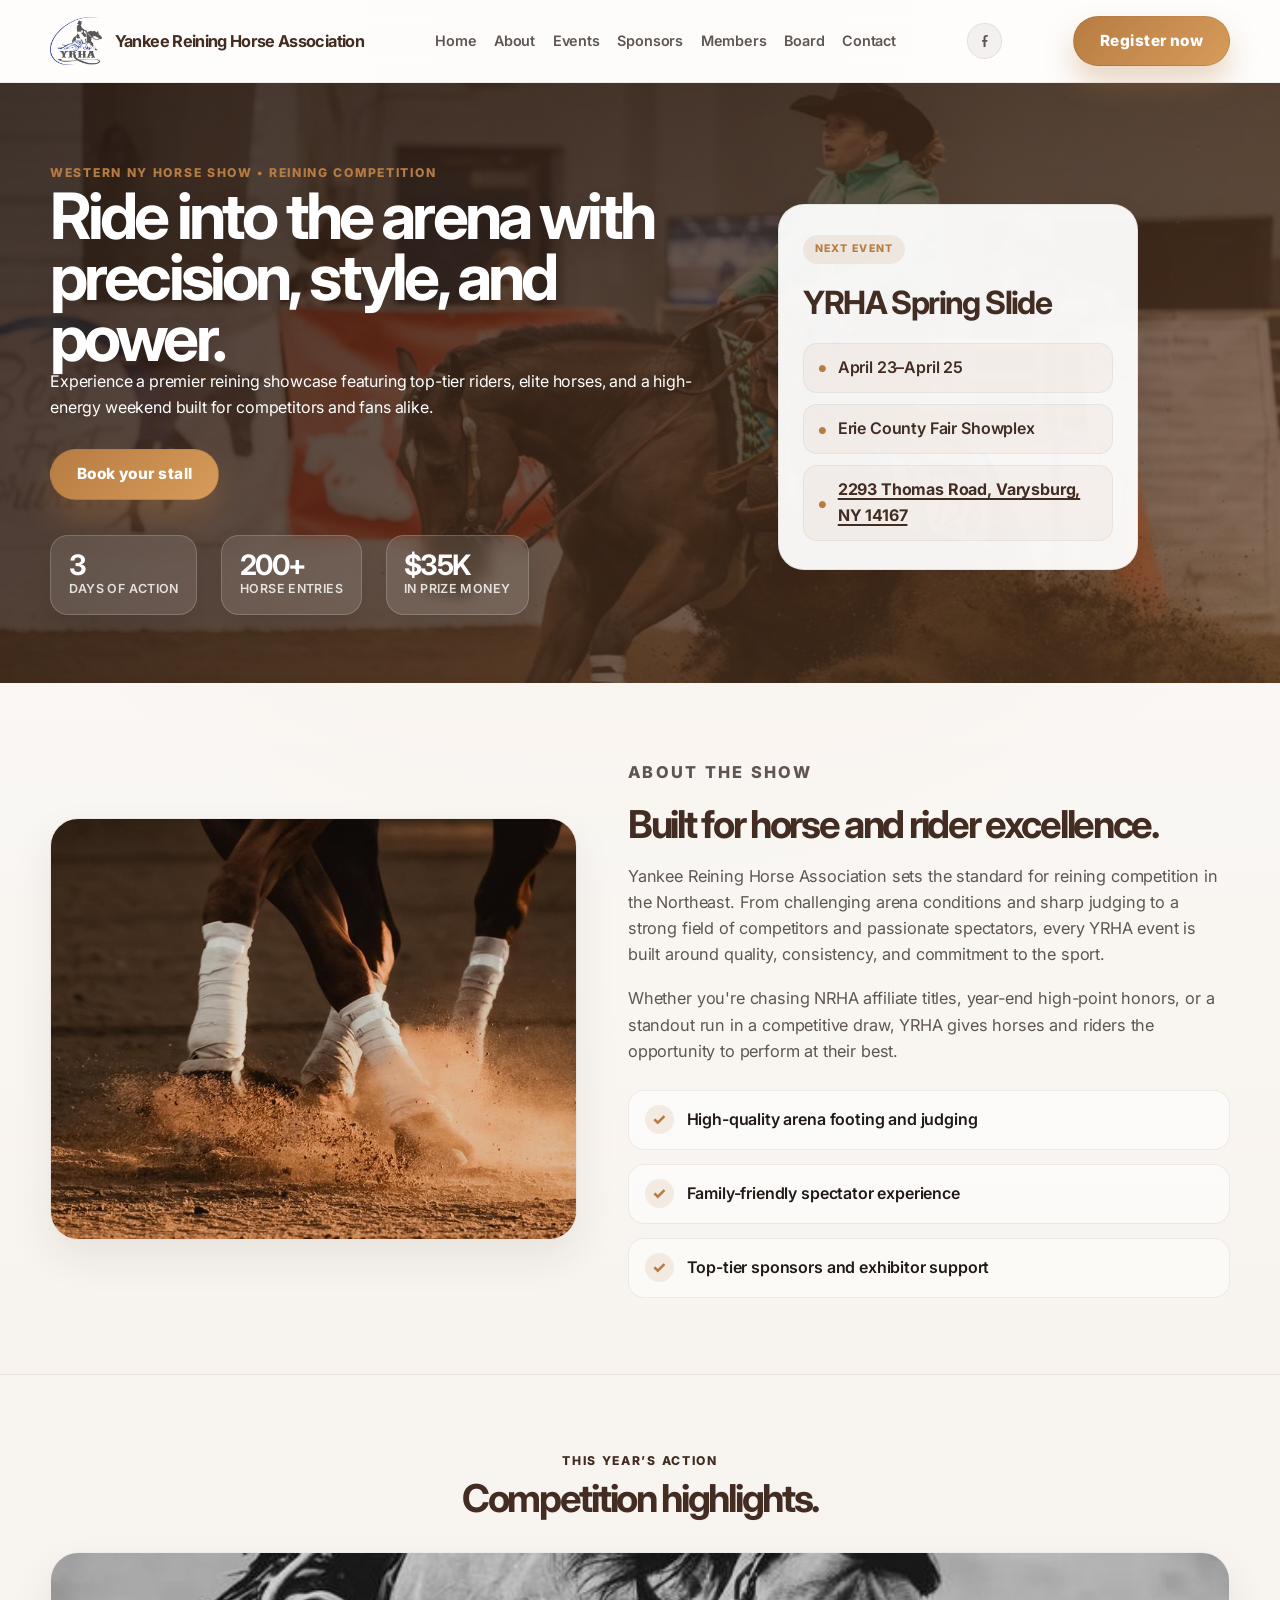
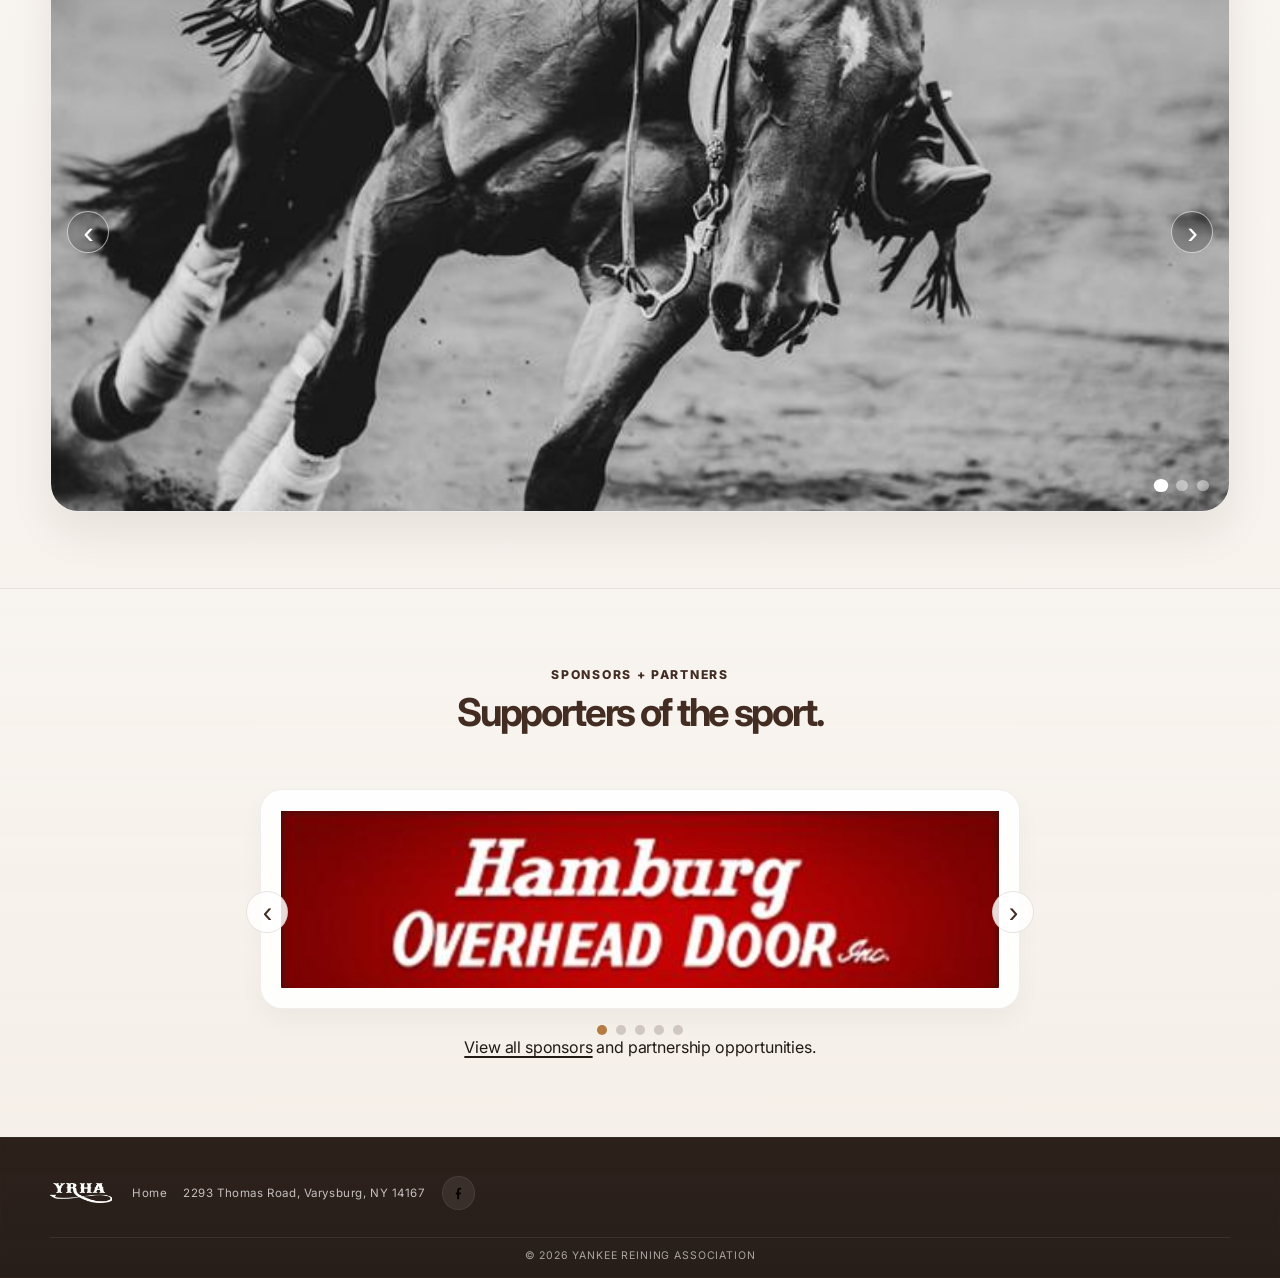
==== commit d16cd175: "mobile device formatt changes" ====
--- a/index.html
+++ b/index.html
@@ -41,7 +41,11 @@
         </button>
 
         <div class="social-links" aria-label="Social media links">
-          <a href="https://www.facebook.com/yankeereiners" target="_blank" rel="noreferrer" aria-label="Facebook">Facebook</a>
+          <a href="https://www.facebook.com/yankeereiners" target="_blank" rel="noreferrer" aria-label="Facebook" class="social-icon-link">
+            <svg viewBox="0 0 24 24" aria-hidden="true" focusable="false">
+              <path d="M13.5 22v-8h2.7l.4-3h-3.1V7.5c0-.9.3-1.5 1.6-1.5H17V3.1c-.3-.1-1.3-.1-2.5-.1-2.5 0-4.2 1.5-4.2 4.3V11H8v3h2.3v8h3.2z"></path>
+            </svg>
+          </a>
         </div>
 
         <a href="https://www.courtneysonlineoffice.com/yrha?fbclid=IwY2xjawVJz55leHRuA2FlbQIxMQBwZG9mBXNydGMGYXBwX2lkEDIyMjAzOTE3ODgyMDA4OTIAAR4bvT8Wq8OkluzwEXCNEvykCB8o2wKqbMzPvJDRI2pU63N30qRkBiQK_LdVtA_aem_6sNL9hoemNjg2xc374EpiA" class="btn btn-primary nav-cta">Register now</a>
@@ -207,15 +211,17 @@
           <img src="assets/logo.png" alt="YRHA logo" class="brand-logo" />
         </a>
 
-        <nav class="footer-links" aria-label="Footer navigation">
+        <nav class="footer-links footer-meta" aria-label="Footer navigation">
           <a href="index.html">Home</a>
+          <a href="https://www.google.com/maps/search/?api=1&query=2293+Thomas+Road+Varysburg+NY+14167" target="_blank" rel="noreferrer">2293 Thomas Road, Varysburg, NY 14167</a>
+          <a href="https://www.facebook.com/yankeereiners" target="_blank" rel="noreferrer" aria-label="Facebook" class="footer-facebook">
+            <svg viewBox="0 0 24 24" aria-hidden="true" focusable="false">
+              <path d="M13.5 22v-8h2.7l.4-3h-3.1V7.5c0-.9.3-1.5 1.6-1.5H17V3.1c-.3-.1-1.3-.1-2.5-.1-2.5 0-4.2 1.5-4.2 4.3V11H8v3h2.3v8h3.2z"></path>
+            </svg>
+          </a>
         </nav>
 
-        <div class="footer-address" aria-label="Showplex address">
-          <a href="https://www.google.com/maps/search/?api=1&query=2293+Thomas+Road+Varysburg+NY+14167" target="_blank" rel="noreferrer">2293 Thomas Road, Varysburg, NY 14167</a>
-        </div>
-
-        <div class="footer-socials">
+        <div class="footer-socials" style="display: none;">
           <a href="https://www.facebook.com/yankeereiners" target="_blank" rel="noreferrer" aria-label="Facebook">
             <svg viewBox="0 0 24 24" aria-hidden="true" focusable="false">
               <path d="M13.5 22v-8h2.7l.4-3h-3.1V7.5c0-.9.3-1.5 1.6-1.5H17V3.1c-.3-.1-1.3-.1-2.5-.1-2.5 0-4.2 1.5-4.2 4.3V11H8v3h2.3v8h3.2z"></path>
--- a/style.css
+++ b/style.css
@@ -534,6 +534,36 @@
   text-align: center;
 }
 
+.footer-meta {
+  display: flex;
+  align-items: center;
+  justify-content: center;
+  gap: 0.8rem 1rem;
+  flex-wrap: wrap;
+}
+
+.footer-meta a {
+  font-size: 0.72rem;
+  letter-spacing: 0.05em;
+  text-transform: none;
+}
+
+.footer-facebook {
+  display: inline-flex;
+  align-items: center;
+  justify-content: center;
+  width: 2.1rem;
+  height: 2.1rem;
+  border-radius: 999px;
+  background: rgba(255,255,255,0.08);
+  border: 1px solid rgba(255,255,255,0.08);
+}
+
+.footer-facebook svg {
+  width: 0.9rem;
+  height: 0.9rem;
+}
+
 @media (max-width: 980px) {
   .footer-grid {
     display: flex;
@@ -542,6 +572,106 @@
 }
 
 @media (max-width: 760px) {
+  .nav-wrap {
+    min-height: 72px;
+    gap: 0.5rem;
+  }
+
+  .brand {
+    flex: 1 1 auto;
+    min-width: 0;
+  }
+
+  .brand-text {
+    display: none;
+  }
+
+  .brand-logo {
+    width: 42px;
+    height: 42px;
+  }
+
+  .nav-toggle {
+    margin-left: auto;
+  }
+
+  .main-nav,
+  .nav-cta,
+  .social-links {
+    display: none;
+  }
+
+  .nav-toggle {
+    display: flex;
+  }
+
+  .mobile-nav {
+    display: none;
+    flex-direction: column;
+    width: 100%;
+    padding: 0.75rem 1rem 1rem;
+    background: rgba(255,255,255,0.96);
+    border-top: 1px solid rgba(73, 47, 34, 0.08);
+    box-shadow: 0 18px 28px rgba(33, 22, 17, 0.07);
+  }
+
+  .mobile-nav a {
+    padding: 0.7rem 0.25rem;
+    color: var(--primary);
+    font-weight: 600;
+    border-bottom: 1px solid rgba(73, 47, 34, 0.08);
+  }
+
+  .mobile-nav a:last-child {
+    border-bottom: none;
+  }
+
+  .mobile-nav.is-open {
+    display: flex;
+  }
+
+  .hero {
+    padding-top: 3.5rem;
+  }
+
+  .hero-grid {
+    grid-template-columns: 1fr;
+  }
+
+  .hero-copy h1 {
+    max-width: 100%;
+  }
+
+  .hero-card-wrap {
+    width: 100%;
+  }
+
+  .hero-info-card {
+    width: 100%;
+  }
+
+  .sponsor-slider-control {
+    width: 36px;
+    height: 36px;
+    font-size: 1.5rem;
+  }
+
+  .sponsor-slider-prev {
+    left: 8px;
+  }
+
+  .sponsor-slider-next {
+    right: 8px;
+  }
+
+  .sponsor-slider-track {
+    min-height: 180px;
+  }
+
+  .sponsor-slide img {
+    height: 180px;
+  }
+
   .site-footer {
     padding-top: 1.5rem;
   }
@@ -559,6 +689,20 @@
 
   .footer-links {
     gap: 0.5rem 0.8rem;
+  }
+
+  .cards-container,
+  .members-grid {
+    grid-template-columns: 1fr;
+  }
+
+  .board-layout,
+  .members-shell {
+    gap: 1rem;
+  }
+
+  .card-img {
+    height: 210px;
   }
 }
 
@@ -1216,301 +1360,29 @@
 }
 
 @media (max-width: 760px) {
-  .sponsor-grid,
-  .info-panel-grid {
-    grid-template-columns: 1fr;
-  }
-
-  .sponsor-grid img {
-    height: 110px;
-  }
-}
-
-.members-shell {
-  display: grid;
-  grid-template-columns: 0.95fr 1.35fr;
-  gap: 1.5rem;
-  align-items: start;
-  margin-top: 1.75rem;
-}
-
-.members-grid {
-  display: grid;
-  grid-template-columns: 1fr;
-  gap: 1.25rem;
-}
-
-.member-card {
-  display: flex;
-  flex-direction: column;
-  gap: 0.9rem;
-  padding: 1.5rem 1.35rem;
-  border-radius: 22px;
-  background: linear-gradient(180deg, rgba(255,255,255,0.98), rgba(248,243,238,0.8));
-  border: 1px solid rgba(73, 47, 34, 0.08);
-  box-shadow: 0 18px 32px rgba(33, 22, 17, 0.04);
-  transition: transform 0.2s ease, box-shadow 0.2s ease;
-}
-
-.member-card:hover {
-  transform: translateY(-2px);
-  box-shadow: 0 22px 40px rgba(33, 22, 17, 0.06);
-}
-
-.member-icon {
-  display: inline-flex;
-  width: 3.2rem;
-  height: 3.2rem;
-  align-items: center;
-  justify-content: center;
-  border-radius: 16px;
-  background: linear-gradient(135deg, rgba(183, 124, 66, 0.15), rgba(255,255,255,0.9));
-  color: var(--primary);
-  font-size: 1.5rem;
-  box-shadow: inset 0 1px 0 rgba(255,255,255,0.5);
-}
-
-.member-card h3 {
-  font-size: 1.55rem;
-  line-height: 1.2;
-  letter-spacing: -0.05em;
-  color: var(--primary);
-}
-
-.member-card p {
-  color: var(--text-soft);
-  flex: 1;
-  line-height: 1.7;
-}
-
-.member-card .text-link {
-  margin-top: auto;
-  display: inline-flex;
-  align-items: center;
-  padding-top: 0.2rem;
-  font-weight: 800;
-  letter-spacing: -0.02em;
-}
-
-.board-layout {
-  display: grid;
-  grid-template-columns: 1.35fr 0.85fr;
-  gap: 1.5rem;
-  align-items: start;
-}
-
-.cards-container {
-  display: grid;
-  grid-template-columns: repeat(2, minmax(0, 1fr));
-  gap: 1rem;
-}
-
-.card {
-  padding: 1rem;
-  border-radius: 24px;
-  background: linear-gradient(180deg, rgba(255,255,255,0.96), rgba(248,243,238,0.82));
-  border: 1px solid rgba(73, 47, 34, 0.08);
-  box-shadow: 0 18px 36px rgba(33, 22, 17, 0.04);
-  text-align: center;
-  transition: transform 0.2s ease, box-shadow 0.2s ease;
-}
-
-.card:hover {
-  transform: translateY(-2px);
-  box-shadow: 0 22px 40px rgba(33, 22, 17, 0.06);
-}
-
-.card-img {
-  width: 100%;
-  height: 230px;
-  object-fit: cover;
-  border-radius: 18px;
-  margin-bottom: 1rem;
-  background: #f2e7dc;
-}
-
-.card-title {
-  margin: 0;
-  font-size: 1.55rem;
-  line-height: 1.2;
-  letter-spacing: -0.05em;
-  color: var(--primary);
-}
-
-.card-role {
-  margin-top: 0.35rem;
-  color: var(--secondary);
-  font-weight: 700;
-}
-
-.card-contact {
-  margin-top: 0.7rem;
-  font-size: 0.95rem;
-  color: var(--text-soft);
-}
-
-.card-contact a {
-  color: var(--primary);
-  font-weight: 700;
-}
-
-.board-info {
-  display: flex;
-}
-
-.board-list {
-  display: grid;
-  gap: 0.8rem;
-  width: 100%;
-}
-
-.board-item {
-  display: flex;
-  flex-direction: column;
-  gap: 0.25rem;
-  padding: 1rem 1.1rem;
-  border-radius: 18px;
-  background: rgba(255,255,255,0.76);
-  border: 1px solid rgba(73, 47, 34, 0.08);
-  box-shadow: 0 16px 30px rgba(33, 22, 17, 0.03);
-}
-
-.board-label {
-  color: var(--text-soft);
-  font-size: 0.72rem;
-  font-weight: 800;
-  letter-spacing: 0.1em;
-  text-transform: uppercase;
-}
-
-.board-item strong {
-  color: var(--primary);
-  font-size: 1.15rem;
-  letter-spacing: -0.04em;
-}
-
-.standings-panel {
-  display: flex;
-  flex-direction: column;
-  gap: 1rem;
-  padding: 1.35rem;
-  border-radius: 26px;
-  background: linear-gradient(180deg, rgba(255,255,255,0.9), rgba(248,243,238,0.82));
-  border: 1px solid rgba(73, 47, 34, 0.08);
-  box-shadow: 0 18px 36px rgba(33, 22, 17, 0.04);
-}
-
-.standings-header {
-  display: flex;
-  align-items: end;
-  justify-content: space-between;
-  gap: 1rem;
-  padding-bottom: 0.9rem;
-  border-bottom: 1px solid rgba(73, 47, 34, 0.08);
-}
-
-.standings-kicker {
-  margin: 0 0 0.25rem;
-  color: var(--secondary);
-  font-size: 0.72rem;
-  font-weight: 800;
-  letter-spacing: 0.12em;
-  text-transform: uppercase;
-}
-
-.standings-header h3 {
-  margin: 0;
-  font-size: clamp(1.5rem, 2vw, 2rem);
-  line-height: 1.1;
-  letter-spacing: -0.05em;
-  color: var(--primary);
-}
-
-.standings-header > span {
-  color: var(--text-soft);
-  font-size: 0.8rem;
-  font-weight: 700;
-  letter-spacing: 0.04em;
-  text-transform: uppercase;
-}
-
-.standings-table {
-  display: grid;
-  gap: 0.65rem;
-}
-
-.standings-row {
-  display: grid;
-  grid-template-columns: 52px minmax(0, 1.2fr) minmax(0, 1.2fr) 70px;
-  gap: 0.7rem;
-  align-items: center;
-  padding: 0.85rem 0.9rem;
-  border-radius: 14px;
-  background: rgba(255,255,255,0.68);
-  border: 1px solid rgba(73, 47, 34, 0.06);
-  font-size: 0.96rem;
-  color: var(--text);
-}
-
-.standings-row span {
-  min-width: 0;
-  overflow: hidden;
-  text-overflow: ellipsis;
-  white-space: nowrap;
-}
-
-.standings-head {
-  background: rgba(183, 124, 66, 0.08);
-  color: var(--primary);
-  font-size: 0.72rem;
-  font-weight: 800;
-  letter-spacing: 0.11em;
-  text-transform: uppercase;
-}
-
-.standings-head span:last-child,
-.standings-row span:last-child {
-  justify-self: end;
-  font-weight: 800;
-  color: var(--secondary);
-}
-
-.standings-disclaimer {
-  padding: 1rem 1.1rem;
-  border-radius: 18px;
-  background: linear-gradient(135deg, rgba(183, 124, 66, 0.10), rgba(255,255,255,0.7));
-  border: 1px solid rgba(183, 124, 66, 0.18);
-}
-
-.disclaimer-label {
-  margin-bottom: 0.65rem;
-  color: var(--secondary);
-  font-size: 0.74rem;
-  font-weight: 900;
-  letter-spacing: 0.12em;
-  text-transform: uppercase;
-}
-
-.standings-disclaimer p,
-.standings-disclaimer li {
-  color: var(--text-soft);
-  line-height: 1.6;
-}
-
-.standings-disclaimer ul {
-  margin: 0.85rem 0 0;
-  padding-left: 1.1rem;
-}
-
-.standings-disclaimer li + li {
-  margin-top: 0.35rem;
-}
-
-.mobile-nav {
-  display: none;
-}
-
-@media (max-width: 760px) {
+  .nav-wrap {
+    min-height: 72px;
+    gap: 0.5rem;
+  }
+
+  .brand {
+    flex: 1 1 auto;
+    min-width: 0;
+  }
+
+  .brand-text {
+    display: none;
+  }
+
+  .brand-logo {
+    width: 42px;
+    height: 42px;
+  }
+
+  .nav-toggle {
+    margin-left: auto;
+  }
+
   .main-nav,
   .nav-cta,
   .social-links {
@@ -1545,6 +1417,287 @@
   .mobile-nav.is-open {
     display: flex;
   }
+
+  .hero {
+    padding-top: 3.5rem;
+  }
+
+  .hero-grid {
+    grid-template-columns: 1fr;
+  }
+
+  .hero-copy h1 {
+    max-width: 100%;
+  }
+
+  .hero-card-wrap {
+    width: 100%;
+  }
+
+  .hero-info-card {
+    width: 100%;
+  }
+
+  .sponsor-slider-control {
+    width: 36px;
+    height: 36px;
+    font-size: 1.5rem;
+  }
+
+  .sponsor-slider-prev {
+    left: 8px;
+  }
+
+  .sponsor-slider-next {
+    right: 8px;
+  }
+
+  .sponsor-slider-track {
+    min-height: 180px;
+  }
+
+  .sponsor-slide img {
+    height: 180px;
+  }
+
+  .site-footer {
+    padding-top: 1.5rem;
+  }
+
+  .footer-grid {
+    display: flex;
+    flex-direction: column;
+    align-items: flex-start;
+    gap: 0.9rem;
+  }
+
+  .footer-socials {
+    margin-left: 0;
+  }
+
+  .footer-links {
+    gap: 0.5rem 0.8rem;
+  }
+
+  .cards-container,
+  .members-grid {
+    grid-template-columns: 1fr;
+  }
+
+  .board-layout,
+  .members-shell {
+    gap: 1rem;
+  }
+
+  .card-img {
+    height: 210px;
+  }
+}
+
+.members-section {
+  background: linear-gradient(180deg, rgba(255,255,255,0.18), rgba(240,228,211,0.14));
+}
+
+.members-shell {
+  display: grid;
+  grid-template-columns: 1.2fr 0.8fr;
+  gap: 1.5rem;
+  align-items: start;
+}
+
+.members-grid {
+  display: grid;
+  grid-template-columns: repeat(3, minmax(0, 1fr));
+  gap: 1rem;
+}
+
+.member-card {
+  display: flex;
+  flex-direction: column;
+  gap: 0.8rem;
+  padding: 1.2rem 1.1rem 1.15rem;
+  border-radius: 22px;
+  background: linear-gradient(180deg, rgba(255,255,255,0.96), rgba(248,243,238,0.8));
+  border: 1px solid rgba(73, 47, 34, 0.08);
+  box-shadow: 0 18px 36px rgba(33, 22, 17, 0.04);
+}
+
+.member-icon {
+  display: inline-flex;
+  align-items: center;
+  justify-content: center;
+  width: 3rem;
+  height: 3rem;
+  border-radius: 14px;
+  background: rgba(183, 124, 66, 0.12);
+  font-size: 1.45rem;
+}
+
+.member-card h3 {
+  font-size: 1.35rem;
+  line-height: 1.15;
+  letter-spacing: -0.05em;
+  color: var(--primary);
+}
+
+.member-card p {
+  line-height: 1.6;
+  color: var(--text-soft);
+}
+
+.text-link {
+  margin-top: auto;
+  color: var(--primary);
+  font-weight: 700;
+  text-decoration: underline;
+  text-underline-offset: 0.18em;
+}
+
+.text-link:hover {
+  color: var(--secondary);
+}
+
+.standings-panel {
+  padding: 1.3rem 1.15rem;
+  border-radius: 26px;
+  background: linear-gradient(180deg, rgba(255,255,255,0.96), rgba(248,243,238,0.82));
+  border: 1px solid rgba(73, 47, 34, 0.08);
+  box-shadow: 0 18px 36px rgba(33, 22, 17, 0.04);
+}
+
+.standings-header {
+  display: flex;
+  align-items: end;
+  justify-content: space-between;
+  gap: 1rem;
+  margin-bottom: 1rem;
+  padding-bottom: 0.8rem;
+  border-bottom: 1px solid rgba(73, 47, 34, 0.08);
+}
+
+.standings-kicker {
+  margin-bottom: 0.3rem;
+  color: var(--secondary);
+  font-size: 0.7rem;
+  font-weight: 800;
+  letter-spacing: 0.12em;
+  text-transform: uppercase;
+}
+
+.standings-header h3 {
+  font-size: 1.7rem;
+  line-height: 1.15;
+  letter-spacing: -0.05em;
+  color: var(--primary);
+}
+
+.standings-header > span {
+  color: var(--text-soft);
+  font-size: 0.76rem;
+  font-weight: 700;
+  letter-spacing: 0.06em;
+  text-transform: uppercase;
+}
+
+.standings-table {
+  display: grid;
+  gap: 0.45rem;
+}
+
+.standings-row {
+  display: grid;
+  grid-template-columns: 0.55fr 1.15fr 1.1fr 0.7fr;
+  gap: 0.65rem;
+  align-items: center;
+  padding: 0.72rem 0.7rem;
+  border-radius: 12px;
+  background: rgba(255,255,255,0.46);
+}
+
+.standings-row.standings-head {
+  background: rgba(183, 124, 66, 0.08);
+  font-size: 0.7rem;
+  font-weight: 800;
+  letter-spacing: 0.08em;
+  text-transform: uppercase;
+  color: var(--primary);
+}
+
+.standings-row span {
+  color: var(--text-soft);
+  font-weight: 600;
+}
+
+.standings-head span {
+  color: var(--primary);
+}
+
+.standings-disclaimer {
+  margin-top: 1.2rem;
+  padding: 1rem 1rem 0;
+  border-top: 1px solid rgba(73, 47, 34, 0.08);
+}
+
+.disclaimer-label {
+  margin-bottom: 0.5rem;
+  color: var(--secondary);
+  font-size: 0.72rem;
+  font-weight: 800;
+  letter-spacing: 0.12em;
+  text-transform: uppercase;
+}
+
+.standings-disclaimer p,
+.standings-disclaimer li {
+  color: var(--text-soft);
+  font-weight: 600;
+}
+
+.standings-disclaimer p + p {
+  margin-top: 0.75rem;
+}
+
+.standings-disclaimer ul {
+  margin-top: 0.85rem;
+  display: grid;
+  gap: 0.6rem;
+  padding-left: 1.1rem;
+}
+
+@media (max-width: 980px) {
+  .members-shell,
+  .board-layout {
+    grid-template-columns: 1fr;
+  }
+
+  .members-grid {
+    grid-template-columns: repeat(2, minmax(0, 1fr));
+  }
+}
+
+@media (max-width: 760px) {
+  .members-grid,
+  .cards-container {
+    grid-template-columns: 1fr;
+  }
+
+  .member-card,
+  .standings-panel,
+  .card,
+  .board-info {
+    border-radius: 20px;
+  }
+
+  .standings-header {
+    flex-direction: column;
+    align-items: flex-start;
+  }
+
+  .standings-row {
+    grid-template-columns: 0.5fr 1fr 1fr 0.6fr;
+    gap: 0.45rem;
+    font-size: 0.82rem;
+  }
 }
 
 @media (min-width: 761px) {
@@ -1554,29 +1707,33 @@
   }
 }
 
-@media (max-width: 980px) {
-  .board-layout,
-  .members-shell {
-    grid-template-columns: 1fr;
-  }
-
-  .cards-container {
-    grid-template-columns: repeat(2, minmax(0, 1fr));
-  }
-}
-
-@media (max-width: 760px) {
-  .cards-container,
-  .members-grid {
-    grid-template-columns: 1fr;
-  }
-
-  .board-layout,
-  .members-shell {
-    gap: 1rem;
-  }
-
-  .card-img {
-    height: 210px;
-  }
+.social-links {
+  display: inline-flex;
+  align-items: center;
+  justify-content: center;
+}
+
+.social-icon-link {
+  display: inline-flex;
+  align-items: center;
+  justify-content: center;
+  width: 2.2rem;
+  height: 2.2rem;
+  border-radius: 999px;
+  background: rgba(67, 45, 35, 0.06);
+  border: 1px solid rgba(67, 45, 35, 0.08);
+  color: var(--primary);
+  transition: background 0.2s ease, transform 0.2s ease, color 0.2s ease;
+}
+
+.social-icon-link svg {
+  width: 0.95rem;
+  height: 0.95rem;
+  fill: currentColor;
+}
+
+.social-icon-link:hover {
+  background: rgba(183, 124, 66, 0.12);
+  color: var(--primary);
+  transform: translateY(-1px);
 }
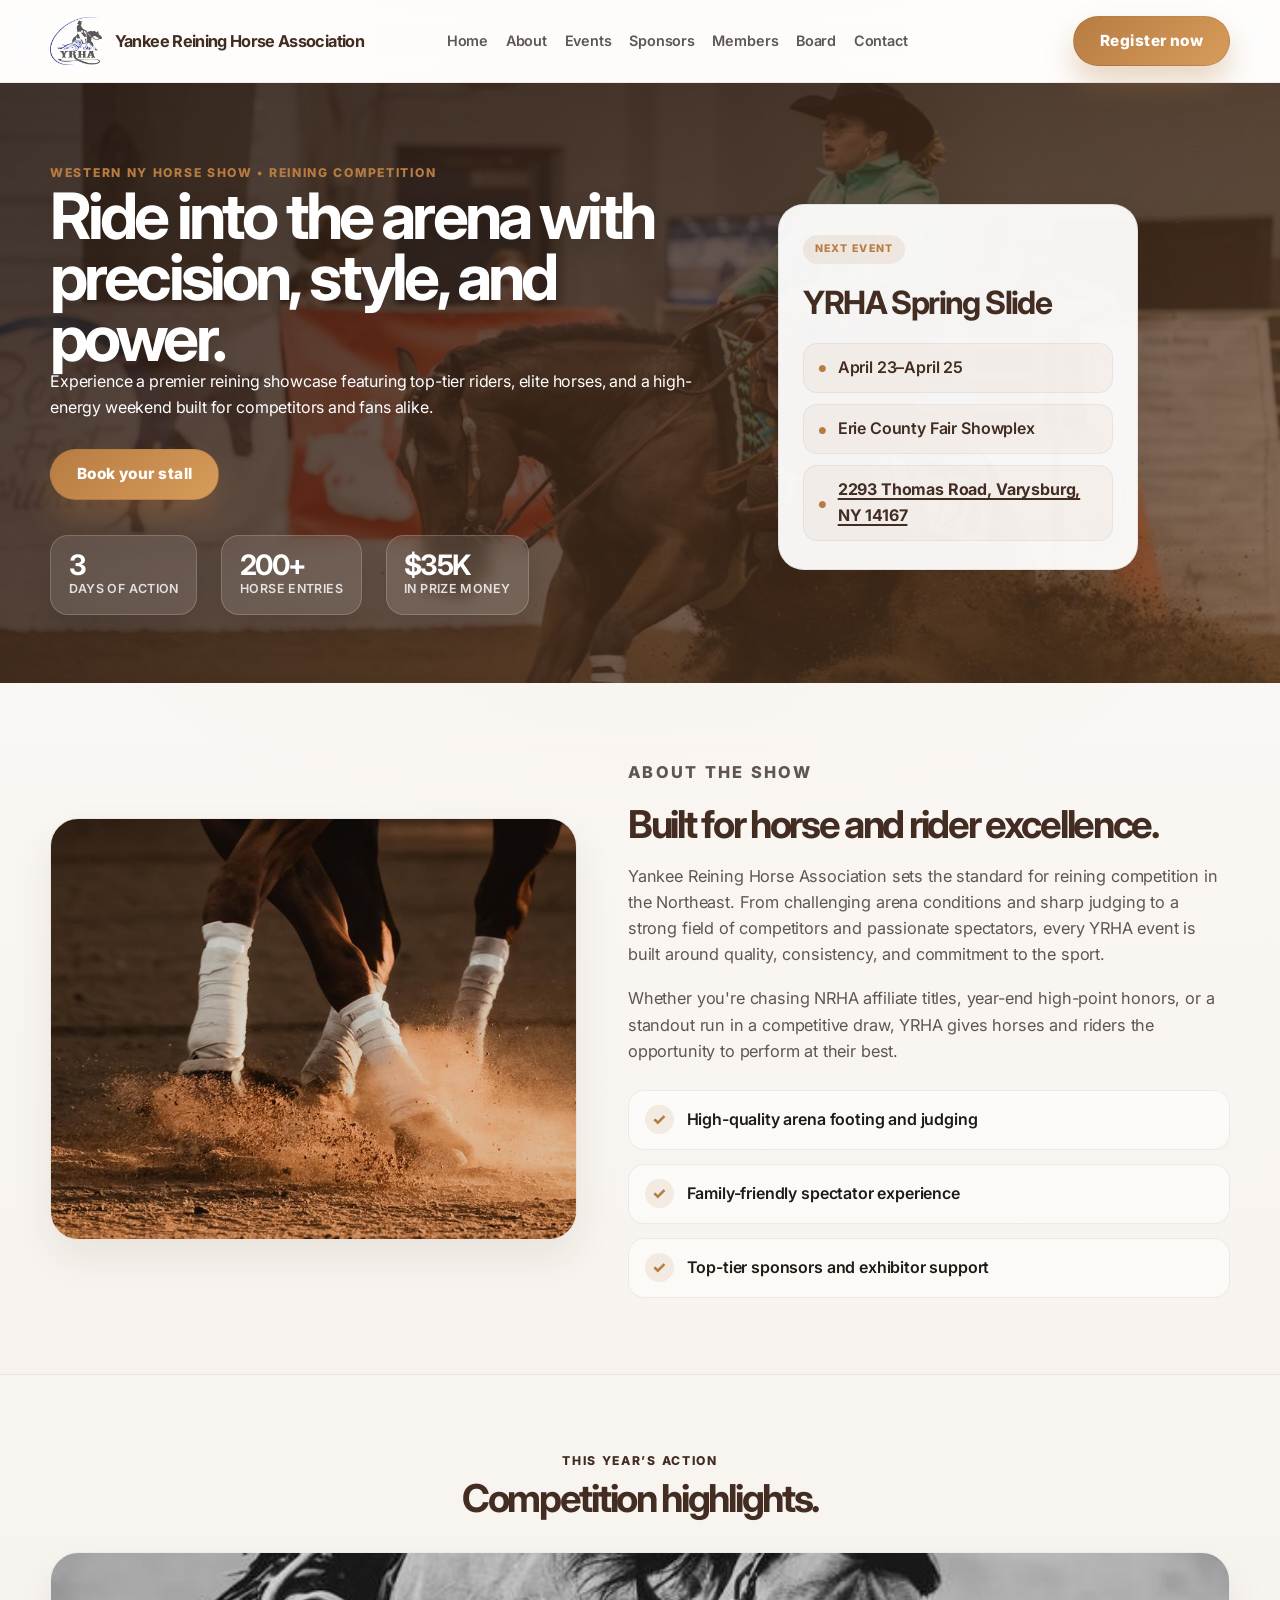
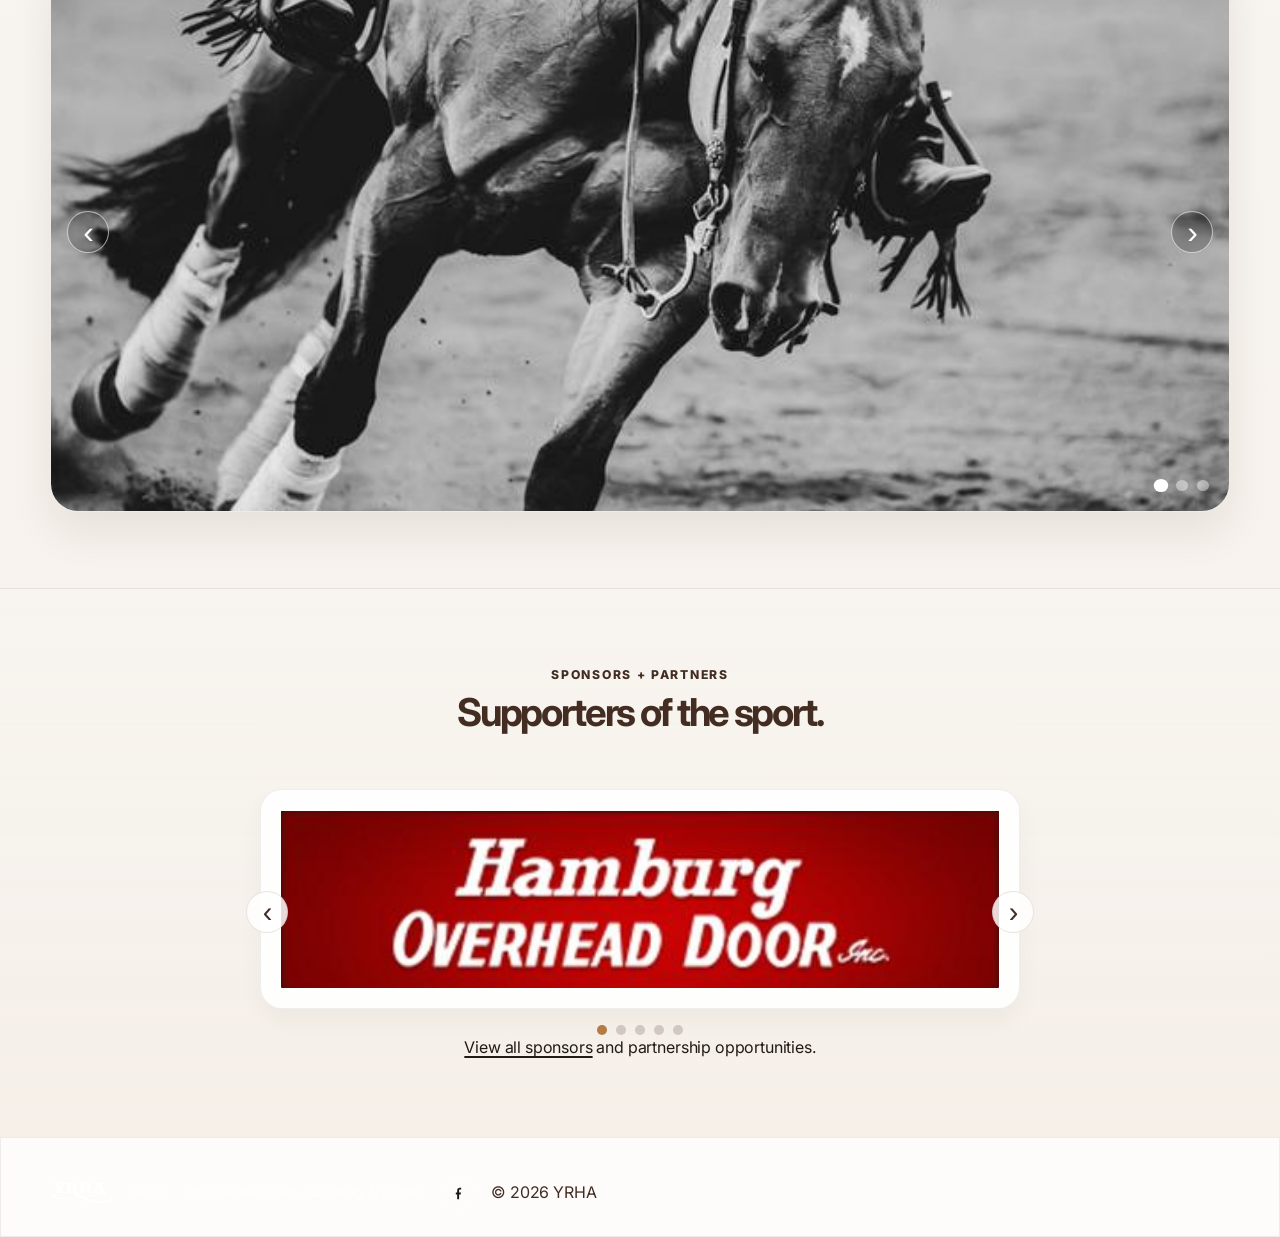
==== commit 3fa88ee9: "looking like final version of the website," ====
--- a/index.html
+++ b/index.html
@@ -219,6 +219,7 @@
               <path d="M13.5 22v-8h2.7l.4-3h-3.1V7.5c0-.9.3-1.5 1.6-1.5H17V3.1c-.3-.1-1.3-.1-2.5-.1-2.5 0-4.2 1.5-4.2 4.3V11H8v3h2.3v8h3.2z"></path>
             </svg>
           </a>
+          <span class="footer-copyright">© 2026 YRHA</span>
         </nav>
 
         <div class="footer-socials" style="display: none;">
@@ -229,9 +230,6 @@
           </a>
         </div>
       </div>
-      <div class="container footer-bottom">
-        <span>© 2026 YANKEE REINING ASSOCIATION</span>
-      </div>
     </footer>
 
     <script src="script.js"></script>
--- a/style.css
+++ b/style.css
@@ -416,9 +416,9 @@
 
 .site-footer {
   padding: 1.5rem 0 0.75rem;
-  background: linear-gradient(180deg, rgba(38, 25, 20, 0.97), rgba(30, 22, 18, 0.96));
-  color: rgba(255,255,255,0.8);
-  border-top: 1px solid rgba(255,255,255,0.06);
+  background: rgba(255, 255, 255, 0.82);
+  color: var(--primary);
+  border-top: 1px solid var(--line);
 }
 
 .footer-grid {
@@ -1352,155 +1352,14 @@
   align-items: start;
 }
 
-@media (max-width: 980px) {
-  .sponsor-grid,
-  .info-panel-grid {
-    grid-template-columns: repeat(2, minmax(0, 1fr));
-  }
-}
-
-@media (max-width: 760px) {
-  .nav-wrap {
-    min-height: 72px;
-    gap: 0.5rem;
-  }
-
-  .brand {
-    flex: 1 1 auto;
-    min-width: 0;
-  }
-
-  .brand-text {
-    display: none;
-  }
-
-  .brand-logo {
-    width: 42px;
-    height: 42px;
-  }
-
-  .nav-toggle {
-    margin-left: auto;
-  }
-
-  .main-nav,
-  .nav-cta,
-  .social-links {
-    display: none;
-  }
-
-  .nav-toggle {
-    display: flex;
-  }
-
-  .mobile-nav {
-    display: none;
-    flex-direction: column;
-    width: 100%;
-    padding: 0.75rem 1rem 1rem;
-    background: rgba(255,255,255,0.96);
-    border-top: 1px solid rgba(73, 47, 34, 0.08);
-    box-shadow: 0 18px 28px rgba(33, 22, 17, 0.07);
-  }
-
-  .mobile-nav a {
-    padding: 0.7rem 0.25rem;
-    color: var(--primary);
-    font-weight: 600;
-    border-bottom: 1px solid rgba(73, 47, 34, 0.08);
-  }
-
-  .mobile-nav a:last-child {
-    border-bottom: none;
-  }
-
-  .mobile-nav.is-open {
-    display: flex;
-  }
-
-  .hero {
-    padding-top: 3.5rem;
-  }
-
-  .hero-grid {
-    grid-template-columns: 1fr;
-  }
-
-  .hero-copy h1 {
-    max-width: 100%;
-  }
-
-  .hero-card-wrap {
-    width: 100%;
-  }
-
-  .hero-info-card {
-    width: 100%;
-  }
-
-  .sponsor-slider-control {
-    width: 36px;
-    height: 36px;
-    font-size: 1.5rem;
-  }
-
-  .sponsor-slider-prev {
-    left: 8px;
-  }
-
-  .sponsor-slider-next {
-    right: 8px;
-  }
-
-  .sponsor-slider-track {
-    min-height: 180px;
-  }
-
-  .sponsor-slide img {
-    height: 180px;
-  }
-
-  .site-footer {
-    padding-top: 1.5rem;
-  }
-
-  .footer-grid {
-    display: flex;
-    flex-direction: column;
-    align-items: flex-start;
-    gap: 0.9rem;
-  }
-
-  .footer-socials {
-    margin-left: 0;
-  }
-
-  .footer-links {
-    gap: 0.5rem 0.8rem;
-  }
-
-  .cards-container,
-  .members-grid {
-    grid-template-columns: 1fr;
-  }
-
-  .board-layout,
-  .members-shell {
-    gap: 1rem;
-  }
-
-  .card-img {
-    height: 210px;
-  }
-}
-
+/* Members page only */
 .members-section {
   background: linear-gradient(180deg, rgba(255,255,255,0.18), rgba(240,228,211,0.14));
 }
 
 .members-shell {
   display: grid;
-  grid-template-columns: 1.2fr 0.8fr;
+  grid-template-columns: minmax(0, 1.15fr) minmax(300px, 0.85fr);
   gap: 1.5rem;
   align-items: start;
 }
@@ -1509,43 +1368,48 @@
   display: grid;
   grid-template-columns: repeat(3, minmax(0, 1fr));
   gap: 1rem;
+  min-width: 0;
 }
 
 .member-card {
   display: flex;
+  min-width: 0;
+  min-height: 250px;
   flex-direction: column;
   gap: 0.8rem;
   padding: 1.2rem 1.1rem 1.15rem;
+  border: 1px solid rgba(73, 47, 34, 0.08);
   border-radius: 22px;
-  background: linear-gradient(180deg, rgba(255,255,255,0.96), rgba(248,243,238,0.8));
-  border: 1px solid rgba(73, 47, 34, 0.08);
-  box-shadow: 0 18px 36px rgba(33, 22, 17, 0.04);
+  background: linear-gradient(180deg, rgba(255,255,255,0.96), rgba(248,243,238,0.82));
+  box-shadow: 0 16px 32px rgba(33, 22, 17, 0.04);
 }
 
 .member-icon {
   display: inline-flex;
-  align-items: center;
-  justify-content: center;
   width: 3rem;
   height: 3rem;
+  align-items: center;
+  justify-content: center;
+  border: 1px solid rgba(73, 47, 34, 0.08);
   border-radius: 14px;
   background: rgba(183, 124, 66, 0.12);
   font-size: 1.45rem;
 }
 
 .member-card h3 {
+  color: var(--primary);
   font-size: 1.35rem;
   line-height: 1.15;
   letter-spacing: -0.05em;
-  color: var(--primary);
 }
 
 .member-card p {
+  color: var(--text-soft);
   line-height: 1.6;
-  color: var(--text-soft);
 }
 
 .text-link {
+  width: fit-content;
   margin-top: auto;
   color: var(--primary);
   font-weight: 700;
@@ -1558,11 +1422,12 @@
 }
 
 .standings-panel {
+  min-width: 0;
   padding: 1.3rem 1.15rem;
-  border-radius: 26px;
+  border: 1px solid rgba(73, 47, 34, 0.08);
+  border-radius: 24px;
   background: linear-gradient(180deg, rgba(255,255,255,0.96), rgba(248,243,238,0.82));
-  border: 1px solid rgba(73, 47, 34, 0.08);
-  box-shadow: 0 18px 36px rgba(33, 22, 17, 0.04);
+  box-shadow: 0 16px 32px rgba(33, 22, 17, 0.04);
 }
 
 .standings-header {
@@ -1575,8 +1440,8 @@
   border-bottom: 1px solid rgba(73, 47, 34, 0.08);
 }
 
-.standings-kicker {
-  margin-bottom: 0.3rem;
+.standings-kicker,
+.disclaimer-label {
   color: var(--secondary);
   font-size: 0.7rem;
   font-weight: 800;
@@ -1584,11 +1449,15 @@
   text-transform: uppercase;
 }
 
+.standings-kicker {
+  margin-bottom: 0.3rem;
+}
+
 .standings-header h3 {
+  color: var(--primary);
   font-size: 1.7rem;
   line-height: 1.15;
   letter-spacing: -0.05em;
-  color: var(--primary);
 }
 
 .standings-header > span {
@@ -1601,6 +1470,7 @@
 
 .standings-table {
   display: grid;
+  min-width: 0;
   gap: 0.45rem;
 }
 
@@ -1610,8 +1480,9 @@
   gap: 0.65rem;
   align-items: center;
   padding: 0.72rem 0.7rem;
+  border: 1px solid rgba(73, 47, 34, 0.06);
   border-radius: 12px;
-  background: rgba(255,255,255,0.46);
+  background: rgba(255,255,255,0.58);
 }
 
 .standings-row.standings-head {
@@ -1620,12 +1491,13 @@
   font-weight: 800;
   letter-spacing: 0.08em;
   text-transform: uppercase;
-  color: var(--primary);
 }
 
 .standings-row span {
+  min-width: 0;
   color: var(--text-soft);
   font-weight: 600;
+  overflow-wrap: anywhere;
 }
 
 .standings-head span {
@@ -1640,17 +1512,13 @@
 
 .disclaimer-label {
   margin-bottom: 0.5rem;
-  color: var(--secondary);
-  font-size: 0.72rem;
-  font-weight: 800;
-  letter-spacing: 0.12em;
-  text-transform: uppercase;
 }
 
 .standings-disclaimer p,
 .standings-disclaimer li {
   color: var(--text-soft);
   font-weight: 600;
+  overflow-wrap: anywhere;
 }
 
 .standings-disclaimer p + p {
@@ -1658,34 +1526,39 @@
 }
 
 .standings-disclaimer ul {
+  display: grid;
+  gap: 0.6rem;
   margin-top: 0.85rem;
-  display: grid;
-  gap: 0.6rem;
   padding-left: 1.1rem;
+  list-style: disc;
 }
 
 @media (max-width: 980px) {
-  .members-shell,
-  .board-layout {
+  .members-shell {
     grid-template-columns: 1fr;
   }
 
   .members-grid {
     grid-template-columns: repeat(2, minmax(0, 1fr));
   }
+
+  .board-section .board-layout {
+    grid-template-columns: 1fr;
+  }
 }
 
 @media (max-width: 760px) {
-  .members-grid,
-  .cards-container {
+  .members-grid {
     grid-template-columns: 1fr;
   }
 
   .member-card,
-  .standings-panel,
-  .card,
-  .board-info {
+  .standings-panel {
     border-radius: 20px;
+  }
+
+  .member-card {
+    min-height: 0;
   }
 
   .standings-header {
@@ -1694,9 +1567,26 @@
   }
 
   .standings-row {
-    grid-template-columns: 0.5fr 1fr 1fr 0.6fr;
-    gap: 0.45rem;
-    font-size: 0.82rem;
+    grid-template-columns: 38px 1fr 1fr 48px;
+    gap: 0.35rem;
+    padding: 0.65rem 0.5rem;
+    font-size: 0.78rem;
+  }
+
+  .board-section .cards-container {
+    grid-template-columns: 1fr;
+  }
+
+  .board-section .card-img {
+    height: 210px;
+  }
+
+  .board-section .card-title {
+    font-size: 1.25rem;
+  }
+
+  .board-section .board-item {
+    padding: 0.8rem 0.95rem;
   }
 }
 
@@ -1705,35 +1595,129 @@
   .nav-toggle {
     display: none !important;
   }
-}
-
-.social-links {
-  display: inline-flex;
-  align-items: center;
-  justify-content: center;
-}
-
-.social-icon-link {
-  display: inline-flex;
-  align-items: center;
-  justify-content: center;
-  width: 2.2rem;
-  height: 2.2rem;
-  border-radius: 999px;
-  background: rgba(67, 45, 35, 0.06);
-  border: 1px solid rgba(67, 45, 35, 0.08);
-  color: var(--primary);
-  transition: background 0.2s ease, transform 0.2s ease, color 0.2s ease;
-}
-
-.social-icon-link svg {
-  width: 0.95rem;
-  height: 0.95rem;
-  fill: currentColor;
-}
-
-.social-icon-link:hover {
-  background: rgba(183, 124, 66, 0.12);
-  color: var(--primary);
-  transform: translateY(-1px);
+
+  .main-nav,
+  .social-links,
+  .nav-cta {
+    display: flex;
+  }
+}
+
+@media (max-width: 420px) {
+  .standings-panel,
+  .board-info {
+    padding: 1rem 0.7rem;
+  }
+
+  .footer-copyright {
+    white-space: normal;
+  }
+}
+
+/* Board page only */
+.board-section .board-layout {
+  display: grid;
+  grid-template-columns: minmax(0, 1.7fr) minmax(240px, 0.9fr);
+  gap: 1.5rem;
+  align-items: start;
+}
+
+.board-section .cards-container {
+  display: grid;
+  grid-template-columns: repeat(2, minmax(0, 1fr));
+  gap: 1.25rem;
+  min-width: 0;
+}
+
+.board-section .card {
+  display: flex;
+  min-width: 0;
+  flex-direction: column;
+  overflow: hidden;
+  border: 1px solid rgba(73, 47, 34, 0.08);
+  border-radius: 24px;
+  background: rgba(255, 255, 255, 0.76);
+  box-shadow: 0 16px 32px rgba(33, 22, 17, 0.04);
+}
+
+.board-section .card-img {
+  display: block;
+  width: 100%;
+  height: 240px;
+  object-fit: cover;
+  background: rgba(255, 255, 255, 0.76);
+}
+
+.board-section .card-title {
+  margin: 0;
+  padding: 1rem 1rem 0.2rem;
+  color: var(--primary);
+  font-size: 1.5rem;
+  line-height: 1.15;
+  letter-spacing: -0.05em;
+}
+
+.board-section .card-role {
+  padding: 0 1rem;
+  color: var(--secondary);
+  font-size: 0.78rem;
+  font-weight: 800;
+  letter-spacing: 0.08em;
+  text-transform: uppercase;
+}
+
+.board-section .card-contact {
+  padding: 0 1rem 1.1rem;
+  color: var(--text-soft);
+  font-weight: 600;
+  overflow-wrap: anywhere;
+}
+
+.board-section .card-contact a {
+  color: var(--primary);
+  text-decoration: underline;
+  text-underline-offset: 0.18em;
+}
+
+.board-section .card-contact a:hover {
+  color: var(--secondary);
+}
+
+.board-section .board-info {
+  min-width: 0;
+  padding: 1.5rem;
+  border: 1px solid rgba(73, 47, 34, 0.08);
+  border-radius: 24px;
+  background: rgba(255, 255, 255, 0.76);
+  box-shadow: 0 16px 32px rgba(33, 22, 17, 0.04);
+}
+
+.board-section .board-list {
+  display: grid;
+  gap: 0.75rem;
+}
+
+.board-section .board-item {
+  display: flex;
+  min-width: 0;
+  flex-direction: column;
+  gap: 0.3rem;
+  padding: 0.9rem 1rem;
+  border: 1px solid rgba(73, 47, 34, 0.06);
+  border-radius: 16px;
+  background: rgba(255, 255, 255, 0.58);
+}
+
+.board-section .board-label {
+  color: var(--secondary);
+  font-size: 0.69rem;
+  font-weight: 800;
+  letter-spacing: 0.12em;
+  text-transform: uppercase;
+}
+
+.board-section .board-item strong {
+  color: var(--primary);
+  font-size: 1.05rem;
+  letter-spacing: -0.04em;
 }
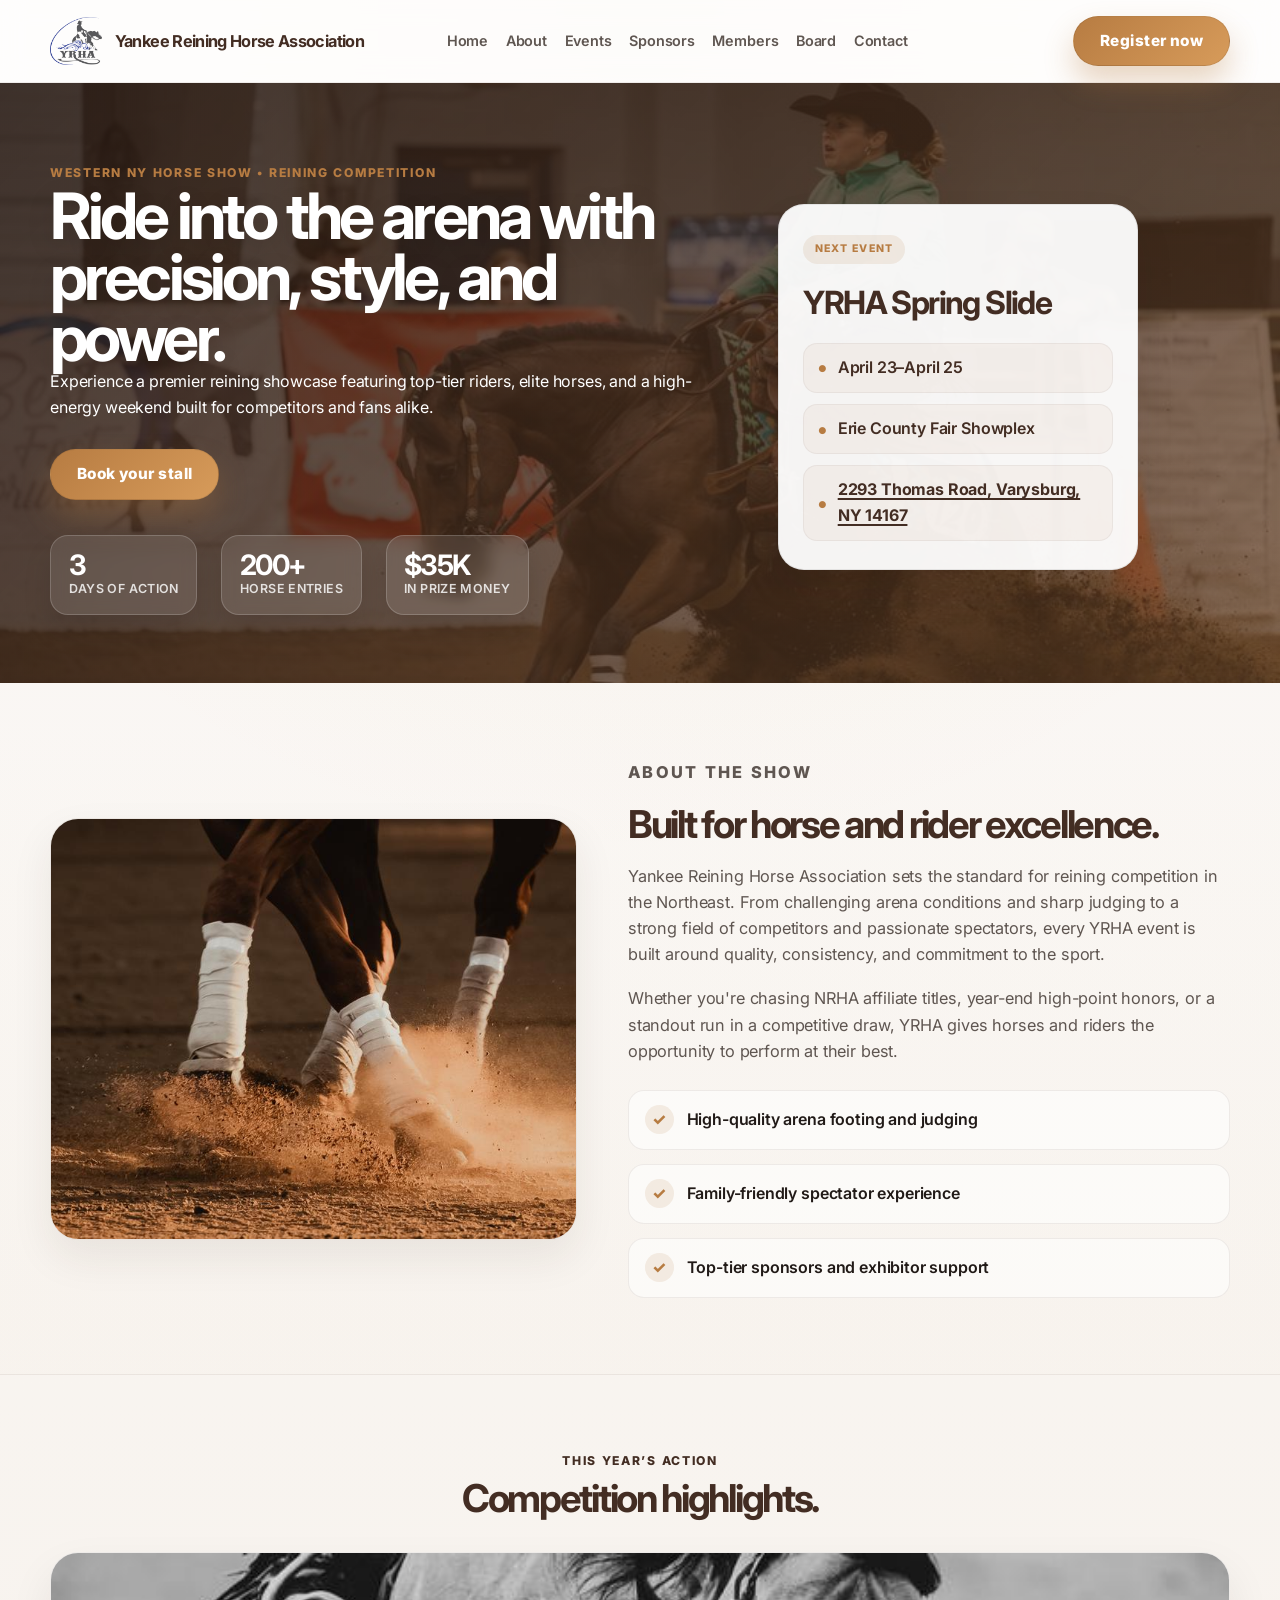
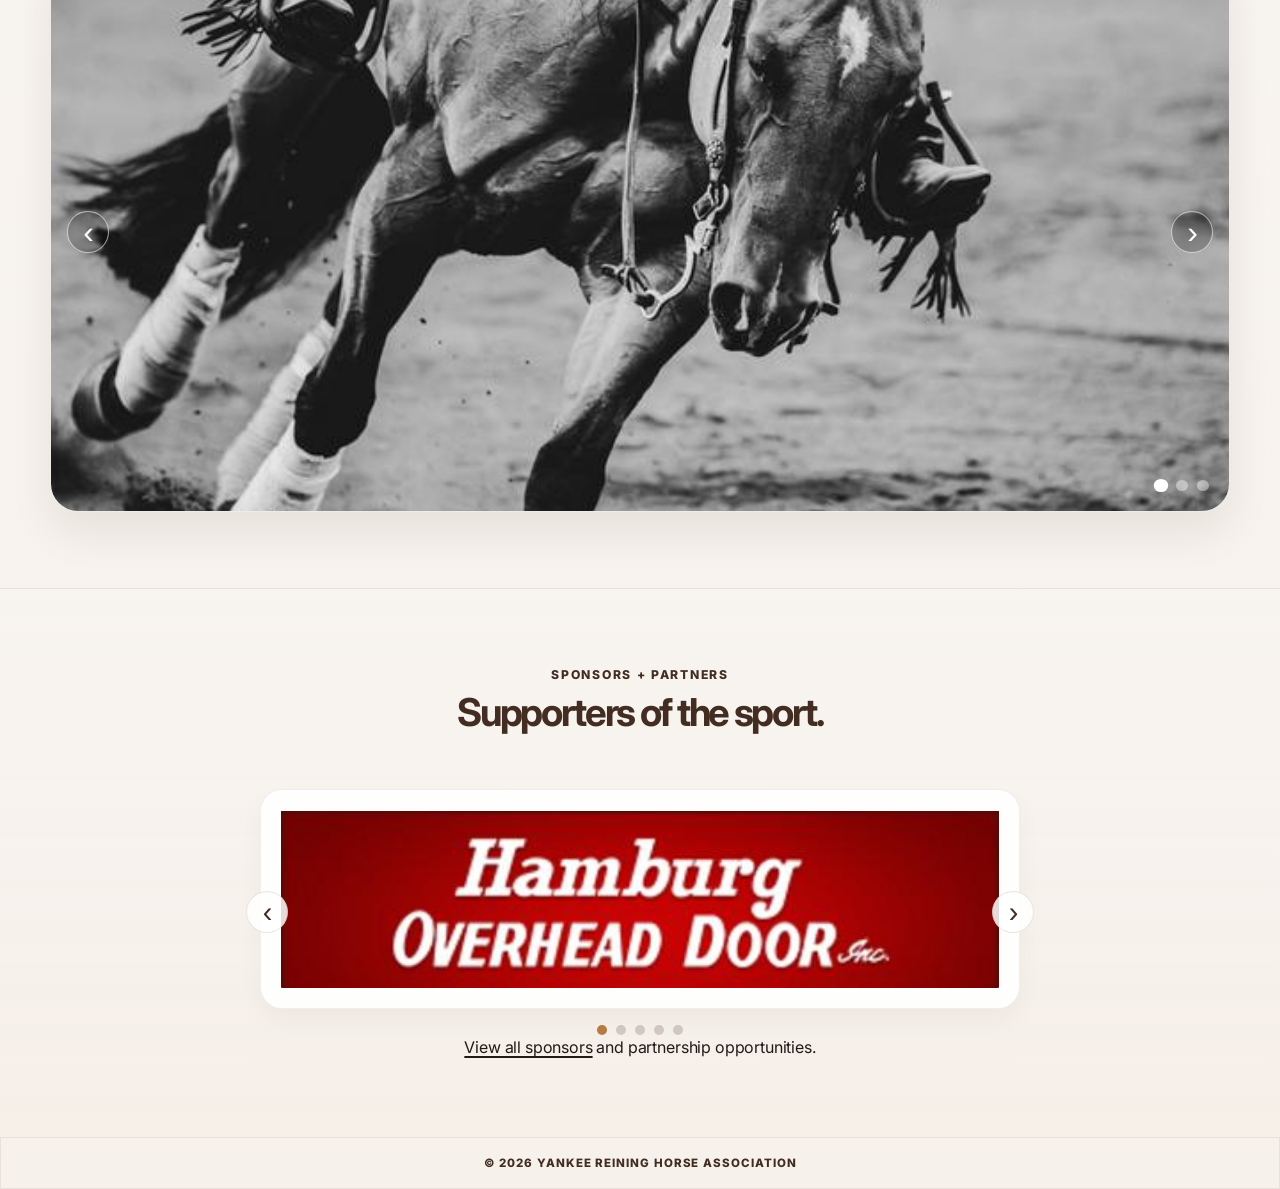
==== commit 3e24488d: "so close to the finish line need to show heather and get finial information from her." ====
--- a/index.html
+++ b/index.html
@@ -206,29 +206,8 @@
     </main>
 
     <footer id="contact" class="site-footer">
-      <div class="container footer-grid">
-        <a href="index.html" class="brand footer-brand" aria-label="Yankee Reining Horse Association home">
-          <img src="assets/logo.png" alt="YRHA logo" class="brand-logo" />
-        </a>
-
-        <nav class="footer-links footer-meta" aria-label="Footer navigation">
-          <a href="index.html">Home</a>
-          <a href="https://www.google.com/maps/search/?api=1&query=2293+Thomas+Road+Varysburg+NY+14167" target="_blank" rel="noreferrer">2293 Thomas Road, Varysburg, NY 14167</a>
-          <a href="https://www.facebook.com/yankeereiners" target="_blank" rel="noreferrer" aria-label="Facebook" class="footer-facebook">
-            <svg viewBox="0 0 24 24" aria-hidden="true" focusable="false">
-              <path d="M13.5 22v-8h2.7l.4-3h-3.1V7.5c0-.9.3-1.5 1.6-1.5H17V3.1c-.3-.1-1.3-.1-2.5-.1-2.5 0-4.2 1.5-4.2 4.3V11H8v3h2.3v8h3.2z"></path>
-            </svg>
-          </a>
-          <span class="footer-copyright">© 2026 YRHA</span>
-        </nav>
-
-        <div class="footer-socials" style="display: none;">
-          <a href="https://www.facebook.com/yankeereiners" target="_blank" rel="noreferrer" aria-label="Facebook">
-            <svg viewBox="0 0 24 24" aria-hidden="true" focusable="false">
-              <path d="M13.5 22v-8h2.7l.4-3h-3.1V7.5c0-.9.3-1.5 1.6-1.5H17V3.1c-.3-.1-1.3-.1-2.5-.1-2.5 0-4.2 1.5-4.2 4.3V11H8v3h2.3v8h3.2z"></path>
-            </svg>
-          </a>
-        </div>
+      <div class="container footer-bottom">
+        <span>© 2026 YANKEE REINING HORSE ASSOCIATION</span>
       </div>
     </footer>
 
--- a/style.css
+++ b/style.css
@@ -393,14 +393,25 @@
 
 .page-panel,
 .member-card,
-.board-item,
+
 .schedule-item,
 .event-card,
 .info-panel-box,
-.card,
 .standings-panel {
   background: rgba(255, 255, 255, 0.72);
   box-shadow: 0 16px 32px rgba(33, 22, 17, 0.04);
+}
+.board-item, .card {
+  display: flex;
+  flex-direction: column; 
+  align-items: center; 
+  padding: 1rem;
+}
+.card-img {
+  width: 15rem;
+  height: 15rem;
+  object-fit: cover;
+  border-radius: 18px;
 }
 
 .schedule-section,
@@ -415,10 +426,19 @@
 }
 
 .site-footer {
-  padding: 1.5rem 0 0.75rem;
-  background: rgba(255, 255, 255, 0.82);
-  color: var(--primary);
-  border-top: 1px solid var(--line);
+  padding: 1rem 0;
+}
+
+.site-footer .footer-bottom {
+  margin: 0 auto;
+  padding: 0;
+  border: 0;
+  color: var(--primary);
+  font-size: 0.72rem;
+  font-weight: 800;
+  text-align: center;
+  letter-spacing: 0.08em;
+  text-transform: uppercase;
 }
 
 .footer-grid {
@@ -569,6 +589,30 @@
     display: flex;
     justify-content: flex-start;
   }
+
+  .sponsors-page .sponsor-grid {
+    grid-template-columns: repeat(3, minmax(0, 1fr));
+  }
+
+  .sponsors-page .page-grid {
+    grid-template-columns: 1fr;
+  }
+
+  .events-page .info-panel-grid {
+    grid-template-columns: repeat(2, minmax(0, 1fr));
+  }
+
+  .events-page .info-panel-box:last-child {
+    grid-column: 1 / -1;
+  }
+
+  .board-section .board-layout {
+    grid-template-columns: 1fr;
+  }
+
+  .board-section .cards-container {
+    grid-template-columns: repeat(2, minmax(0, 1fr));
+  }
 }
 
 @media (max-width: 760px) {
@@ -703,6 +747,29 @@
 
   .card-img {
     height: 210px;
+  }
+}
+
+/* Mobile navigation desktop fix */
+.mobile-nav,
+.nav-toggle {
+  display: none;
+}
+
+@media (max-width: 760px) {
+  .mobile-nav.is-open {
+    display: flex;
+  }
+
+  .nav-toggle {
+    display: flex;
+  }
+}
+
+@media (min-width: 761px) {
+  .mobile-nav,
+  .nav-toggle {
+    display: none !important;
   }
 }
 
@@ -764,15 +831,88 @@
 .page-panel {
   padding: 1.5rem;
   border-radius: 24px;
+  
   background: rgba(255, 255, 255, 0.76);
   box-shadow: 0 16px 32px rgba(33, 22, 17, 0.04);
 }
-
+/* test section */
+.mini-stat1,
+.mini-stat2,
+.mini-stat3 {
+  display: flex;
+  min-width: 85px;
+  min-height: 90px;
+  flex-direction: column;
+  align-items: center;
+  justify-content: center;
+  gap: 0.35rem;
+  border: 1px solid rgba(73, 47, 34, 0.12);
+  border-radius: 16px;
+  padding: 0.9rem 0.75rem;
+  background: linear-gradient(135deg, rgba(255,255,255,0.96), rgba(243,232,220,0.92));
+  box-shadow: 0 12px 24px rgba(33, 22, 17, 0.06);
+  color: var(--primary);
+  text-align: center;
+}
+
+.mini-stat1 strong,
+.mini-stat2 strong,
+.mini-stat3 strong {
+  color: var(--primary);
+  font-size: 1.55rem;
+  line-height: 1;
+}
+
+.mini-stat1 span,
+.mini-stat2 span,
+.mini-stat3 span {
+  color: var(--text-soft);
+  font-size: 0.72rem;
+  font-weight: 800;
+  letter-spacing: 0.08em;
+  text-transform: uppercase;
+}
+/* test */
+.mini-list1,
+.mini-list2,
+.mini-list3 {
+  display: flex;
+  min-width: 85px;
+  min-height: 90px;
+  align-items: center;
+  justify-content: center;
+  gap: 0.35rem;
+  border: 1px solid rgba(73, 47, 34, 0.12);
+  border-radius: 16px;
+  padding: 0.9rem 0.75rem;
+  background: linear-gradient(135deg, rgba(255,255,255,0.96), rgba(243,232,220,0.92));
+  box-shadow: 0 12px 24px rgba(33, 22, 17, 0.06);
+  color: var(--primary);
+  text-align: center;
+}
+
+.mini-list1 strong,
+.mini-list2 strong,
+.mini-list3 strong {
+  color: var(--primary);
+  font-size: 1.55rem;
+  line-height: 1;
+}
+
+.mini-list1 span,
+.mini-list2 span,
+.mini-list3 span {
+  color: var(--text-soft);
+  font-size: 0.72rem;
+  font-weight: 800;
+  letter-spacing: 0.08em;
+  text-transform: uppercase;
+}
 .page-panel h3 {
   margin-bottom: 0.8rem;
   font-size: 1.75rem;
-  line-height: 1.1;
-  letter-spacing: -0.05em;
+  line-height: 1.5;
+  letter-spacing: 0.05em;
   color: var(--primary);
 }
 
@@ -1294,6 +1434,7 @@
   border-radius: 18px;
   background: rgba(255,255,255,0.7);
   border: 1px solid rgba(73, 47, 34, 0.08);
+  margin-bottom: 1.5rem;
 }
 
 .info-panel-grid {
@@ -1423,11 +1564,12 @@
 
 .standings-panel {
   min-width: 0;
-  padding: 1.3rem 1.15rem;
+  padding: 1.2rem 1.15rem;
   border: 1px solid rgba(73, 47, 34, 0.08);
   border-radius: 24px;
   background: linear-gradient(180deg, rgba(255,255,255,0.96), rgba(248,243,238,0.82));
   box-shadow: 0 16px 32px rgba(33, 22, 17, 0.04);
+  margin-top: 4rem;
 }
 
 .standings-header {
@@ -1534,59 +1676,184 @@
 }
 
 @media (max-width: 980px) {
-  .members-shell {
+  .footer-grid {
+    display: flex;
+    justify-content: flex-start;
+  }
+
+  .sponsors-page .sponsor-grid {
+    grid-template-columns: repeat(3, minmax(0, 1fr));
+  }
+
+  .sponsors-page .page-grid {
     grid-template-columns: 1fr;
   }
 
-  .members-grid {
+  .events-page .info-panel-grid {
     grid-template-columns: repeat(2, minmax(0, 1fr));
+  }
+
+  .events-page .info-panel-box:last-child {
+    grid-column: 1 / -1;
   }
 
   .board-section .board-layout {
     grid-template-columns: 1fr;
   }
+
+  .board-section .cards-container {
+    grid-template-columns: repeat(2, minmax(0, 1fr));
+  }
 }
 
 @media (max-width: 760px) {
+  .nav-wrap {
+    min-height: 72px;
+    gap: 0.5rem;
+  }
+
+  .brand {
+    flex: 1 1 auto;
+    min-width: 0;
+  }
+
+  .brand-text {
+    display: none;
+  }
+
+  .brand-logo {
+    width: 42px;
+    height: 42px;
+  }
+
+  .nav-toggle {
+    margin-left: auto;
+  }
+
+  .main-nav,
+  .nav-cta,
+  .social-links {
+    display: none;
+  }
+
+  .nav-toggle {
+    display: flex;
+  }
+
+  .mobile-nav {
+    display: none;
+    flex-direction: column;
+    width: 100%;
+    padding: 0.75rem 1rem 1rem;
+    background: rgba(255,255,255,0.96);
+    border-top: 1px solid rgba(73, 47, 34, 0.08);
+    box-shadow: 0 18px 28px rgba(33, 22, 17, 0.07);
+  }
+
+  .mobile-nav a {
+    padding: 0.7rem 0.25rem;
+    color: var(--primary);
+    font-weight: 600;
+    border-bottom: 1px solid rgba(73, 47, 34, 0.08);
+  }
+
+  .mobile-nav a:last-child {
+    border-bottom: none;
+  }
+
+  .mobile-nav.is-open {
+    display: flex;
+  }
+
+  .hero {
+    padding-top: 3.5rem;
+  }
+
+  .hero-grid {
+    grid-template-columns: 1fr;
+  }
+
+  .hero-copy h1 {
+    max-width: 100%;
+  }
+
+  .hero-card-wrap {
+    width: 100%;
+  }
+
+  .hero-info-card {
+    width: 100%;
+  }
+
+  .sponsor-slider-control {
+    width: 36px;
+    height: 36px;
+    font-size: 1.5rem;
+  }
+
+  .sponsor-slider-prev {
+    left: 8px;
+  }
+
+  .sponsor-slider-next {
+    right: 8px;
+  }
+
+  .sponsor-slider-track {
+    min-height: 180px;
+  }
+
+  .sponsor-slide img {
+    height: 180px;
+  }
+
+  .site-footer {
+    padding-top: 1.5rem;
+  }
+
+  .footer-grid {
+    display: flex;
+    flex-direction: column;
+    align-items: flex-start;
+    gap: 0.9rem;
+  }
+
+  .footer-socials {
+    margin-left: 0;
+  }
+
+  .footer-links {
+    gap: 0.5rem 0.8rem;
+  }
+
+  .cards-container,
   .members-grid {
     grid-template-columns: 1fr;
   }
 
-  .member-card,
-  .standings-panel {
-    border-radius: 20px;
-  }
-
-  .member-card {
-    min-height: 0;
-  }
-
-  .standings-header {
-    flex-direction: column;
-    align-items: flex-start;
-  }
-
-  .standings-row {
-    grid-template-columns: 38px 1fr 1fr 48px;
-    gap: 0.35rem;
-    padding: 0.65rem 0.5rem;
-    font-size: 0.78rem;
-  }
-
-  .board-section .cards-container {
-    grid-template-columns: 1fr;
-  }
-
-  .board-section .card-img {
+  .board-layout,
+  .members-shell {
+    gap: 1rem;
+  }
+
+  .card-img {
     height: 210px;
   }
-
-  .board-section .card-title {
-    font-size: 1.25rem;
-  }
-
-  .board-section .board-item {
-    padding: 0.8rem 0.95rem;
+}
+
+/* Mobile navigation desktop fix */
+.mobile-nav,
+.nav-toggle {
+  display: none;
+}
+
+@media (max-width: 760px) {
+  .mobile-nav.is-open {
+    display: flex;
+  }
+
+  .nav-toggle {
+    display: flex;
   }
 }
 
@@ -1595,129 +1862,906 @@
   .nav-toggle {
     display: none !important;
   }
-
-  .main-nav,
-  .social-links,
-  .nav-cta {
-    display: flex;
-  }
-}
-
-@media (max-width: 420px) {
-  .standings-panel,
-  .board-info {
-    padding: 1rem 0.7rem;
-  }
-
-  .footer-copyright {
-    white-space: normal;
-  }
-}
-
-/* Board page only */
-.board-section .board-layout {
-  display: grid;
-  grid-template-columns: minmax(0, 1.7fr) minmax(240px, 0.9fr);
+}
+
+.page-hero {
+  position: relative;
+  padding: 4.25rem 0 3rem;
+  background: linear-gradient(135deg, rgba(90, 63, 45, 0.46), rgba(156, 109, 72, 0.26)), url("assets/Showplex background.jpeg") center/cover no-repeat;
+  box-shadow: inset 0 1px 0 rgba(255,255,255,0.08);
+}
+
+.page-hero::before {
+  content: "";
+  position: absolute;
+  inset: 0;
+  background: linear-gradient(180deg, rgba(255,255,255,0.12), rgba(17,12,10,0.02));
+  pointer-events: none;
+}
+
+.page-hero-inner {
+  position: relative;
+  z-index: 1;
+  display: flex;
+  flex-direction: column;
+  gap: 1rem;
+  max-width: 760px;
+  padding: 2.2rem 2rem;
+  border-radius: 28px;
+  background: rgba(255, 255, 255, 0.16);
+  border: 1px solid rgba(255, 255, 255, 0.24);
+  backdrop-filter: blur(6px);
+  box-shadow: 0 18px 34px rgba(25, 15, 11, 0.10);
+}
+
+.page-kicker {
+  font-size: 0.76rem;
+  font-weight: 800;
+  letter-spacing: 0.14em;
+  text-transform: uppercase;
+  color: #f6dfbf;
+}
+
+.page-hero h1 {
+  font-size: clamp(2.5rem, 5vw, 4.25rem);
+  line-height: 0.96;
+  letter-spacing: -0.06em;
+  color: #fff;
+  text-shadow: 0 8px 24px rgba(0, 0, 0, 0.16);
+}
+
+.page-hero p {
+  color: rgba(255, 255, 255, 0.88);
+  font-size: 1.06rem;
+}
+
+.page-content {
+  padding: 3rem 0 4rem;
+}
+
+.page-panel {
+  padding: 1.5rem;
+  border-radius: 24px;
+  
+  background: rgba(255, 255, 255, 0.76);
+  box-shadow: 0 16px 32px rgba(33, 22, 17, 0.04);
+}
+/* test section */
+.mini-stat1,
+.mini-stat2,
+.mini-stat3 {
+  display: flex;
+  min-width: 85px;
+  min-height: 90px;
+  flex-direction: column;
+  align-items: center;
+  justify-content: center;
+  gap: 0.35rem;
+  border: 1px solid rgba(73, 47, 34, 0.12);
+  border-radius: 16px;
+  padding: 0.9rem 0.75rem;
+  background: linear-gradient(135deg, rgba(255,255,255,0.96), rgba(243,232,220,0.92));
+  box-shadow: 0 12px 24px rgba(33, 22, 17, 0.06);
+  color: var(--primary);
+  text-align: center;
+}
+
+.mini-stat1 strong,
+.mini-stat2 strong,
+.mini-stat3 strong {
+  color: var(--primary);
+  font-size: 1.55rem;
+  line-height: 1;
+}
+
+.mini-stat1 span,
+.mini-stat2 span,
+.mini-stat3 span {
+  color: var(--text-soft);
+  font-size: 0.72rem;
+  font-weight: 800;
+  letter-spacing: 0.08em;
+  text-transform: uppercase;
+}
+/* test */
+.mini-list1,
+.mini-list2,
+.mini-list3 {
+  display: flex;
+  min-width: 85px;
+  min-height: 90px;
+  align-items: center;
+  justify-content: center;
+  gap: 0.35rem;
+  border: 1px solid rgba(73, 47, 34, 0.12);
+  border-radius: 16px;
+  padding: 0.9rem 0.75rem;
+  background: linear-gradient(135deg, rgba(255,255,255,0.96), rgba(243,232,220,0.92));
+  box-shadow: 0 12px 24px rgba(33, 22, 17, 0.06);
+  color: var(--primary);
+  text-align: center;
+}
+
+.mini-list1 strong,
+.mini-list2 strong,
+.mini-list3 strong {
+  color: var(--primary);
+  font-size: 1.55rem;
+  line-height: 1;
+}
+
+.mini-list1 span,
+.mini-list2 span,
+.mini-list3 span {
+  color: var(--text-soft);
+  font-size: 0.72rem;
+  font-weight: 800;
+  letter-spacing: 0.08em;
+  text-transform: uppercase;
+}
+.page-panel h3 {
+  margin-bottom: 0.8rem;
+  font-size: 1.75rem;
+  line-height: 1.5;
+  letter-spacing: 0.05em;
+  color: var(--primary);
+}
+
+.page-panel p,
+.page-panel li {
+  color: var(--text-soft);
+}
+
+.hero-metrics {
+  display: flex;
+  flex-wrap: wrap;
+  gap: 1.25rem 1.5rem;
+  margin-top: 2.2rem;
+}
+
+.hero-metrics li {
+  display: flex;
+  flex-direction: column;
+  min-width: 120px;
+  padding: 0.95rem 1.1rem;
+  border-radius: 18px;
+  background: rgba(255, 255, 255, 0.10);
+  border: 1px solid rgba(255, 255, 255, 0.18);
+  backdrop-filter: blur(8px);
+  box-shadow: 0 16px 28px rgba(17, 12, 10, 0.12);
+}
+
+.hero-metrics strong {
+  font-size: clamp(1.7rem, 2.2vw, 2.4rem);
+  line-height: 1;
+  letter-spacing: -0.06em;
+  color: #fff;
+}
+
+.hero-metrics span {
+  color: rgba(255, 255, 255, 0.82);
+  font-size: 0.78rem;
+  font-weight: 600;
+  letter-spacing: 0.03em;
+  text-transform: uppercase;
+}
+
+.split-section {
+  background: linear-gradient(180deg, rgba(255,255,255,0.16), rgba(240,228,211,0.08));
+}
+
+.split-grid {
+  display: grid;
+  grid-template-columns: 1.05fr 1.2fr;
+  align-items: center;
+  gap: clamp(2rem, 4vw, 3.5rem);
+}
+
+.section-image {
+  overflow: hidden;
+  border-radius: 28px;
+  box-shadow: var(--shadow);
+  border: 1px solid rgba(73, 47, 34, 0.08);
+}
+
+.section-image img {
+  width: 100%;
+  height: 100%;
+  min-height: 420px;
+  object-fit: cover;
+}
+
+.section-copy {
+  display: flex;
+  flex-direction: column;
+  gap: 1.15rem;
+}
+
+.eyebrow {
+  display: inline-flex;
+  align-items: center;
+  gap: 0.5rem;
+  font-size: 0.76rem;
+  font-weight: 800;
+  letter-spacing: 0.14em;
+  text-transform: uppercase;
+  color: var(--secondary);
+}
+
+.eyebrow-dark {
+  color: var(--primary);
+}
+
+.section-copy h2 {
+  font-size: clamp(2.2rem, 3vw, 3.1rem);
+  line-height: 1.05;
+  letter-spacing: -0.06em;
+  color: var(--primary);
+}
+
+.section-copy p {
+  color: var(--text-soft);
+  font-size: 1.02rem;
+}
+
+.check-list {
+  display: grid;
+  gap: 0.9rem;
+  margin-top: 0.5rem;
+}
+
+.check-list > div {
+  display: flex;
+  align-items: center;
+  gap: 0.8rem;
+  padding: 0.9rem 1rem;
+  background: rgba(255,255,255,0.55);
+  border: 1px solid rgba(73, 47, 34, 0.08);
+  border-radius: 16px;
+  color: var(--text);
+  font-weight: 600;
+}
+
+.check {
+  display: inline-flex;
+  align-items: center;
+  justify-content: center;
+  width: 1.8rem;
+  height: 1.8rem;
+  border-radius: 50%;
+  background: rgba(183, 124, 66, 0.12);
+  color: var(--secondary);
+  font-weight: 800;
+}
+
+.section-heading {
+  display: flex;
+  flex-direction: column;
+  gap: 0.5rem;
+  max-width: 640px;
+  margin: 0 auto 2rem;
+}
+
+.section-heading.center {
+  align-items: center;
+  text-align: center;
+}
+
+.section-heading h2 {
+  font-size: clamp(2rem, 3vw, 3rem);
+  line-height: 1.08;
+  letter-spacing: -0.06em;
+  color: var(--primary);
+}
+
+.events-grid {
+  display: grid;
+  grid-template-columns: repeat(3, minmax(0, 1fr));
+  gap: 1.5rem;
+}
+
+.event-slider {
+  position: relative;
+  overflow: hidden;
+  min-height: 560px;
+  border-radius: 28px;
+  background: rgba(255, 255, 255, 0.72);
+  border: 1px solid rgba(73, 47, 34, 0.08);
+  box-shadow: 0 20px 44px rgba(33, 22, 17, 0.08);
+}
+
+.event-slide {
+  position: absolute;
+  inset: 0;
+  opacity: 0;
+  pointer-events: none;
+  transition: opacity 0.7s ease;
+}
+
+.event-slide.active {
+  opacity: 1;
+  pointer-events: auto;
+}
+
+.event-slide img {
+  width: 100%;
+  height: 100%;
+  min-height: 560px;
+  object-fit: cover;
+}
+
+.event-slide-overlay {
+  position: absolute;
+  inset: 0;
+  background: linear-gradient(180deg, rgba(18, 12, 10, 0.18), rgba(18, 12, 10, 0.7));
+  pointer-events: none;
+}
+
+.event-slide-copy {
+  position: absolute;
+  left: clamp(1rem, 3vw, 2.25rem);
+  right: clamp(1rem, 3vw, 2.25rem);
+  bottom: clamp(1rem, 2.5vw, 2rem);
+  z-index: 1;
+  display: flex;
+  flex-direction: column;
+  gap: 0.7rem;
+  max-width: 520px;
+  padding: 1.25rem 1.35rem;
+  border-radius: 18px;
+  background: rgba(19, 15, 13, 0.24);
+  backdrop-filter: blur(4px);
+}
+
+.event-slide-copy .event-tag {
+  background: rgba(255,255,255,0.12);
+  color: #f9d8ad;
+}
+
+.event-slide-copy h3 {
+  color: #fff;
+  font-size: clamp(2rem, 3vw, 3rem);
+  line-height: 1.05;
+  letter-spacing: -0.06em;
+}
+
+.event-slide-copy p {
+  color: rgba(255,255,255,0.86);
+  font-size: 1rem;
+}
+
+.event-slider-dots {
+  position: absolute;
+  right: 1.25rem;
+  bottom: 1.25rem;
+  z-index: 2;
+  display: flex;
+  gap: 0.55rem;
+}
+
+.event-slider-dot {
+  width: 11px;
+  height: 11px;
+  border-radius: 50%;
+  border: none;
+  background: rgba(255,255,255,0.42);
+  cursor: pointer;
+  transition: transform 0.2s ease, background 0.2s ease;
+}
+
+.event-slider-dot.active {
+  background: #fff;
+  transform: scale(1.2);
+}
+
+.event-slider-control {
+  position: absolute;
+  top: 50%;
+  transform: translateY(-50%);
+  z-index: 2;
+  width: 42px;
+  height: 42px;
+  border: 1px solid rgba(255,255,255,0.6);
+  border-radius: 50%;
+  background: rgba(0,0,0,0.22);
+  color: #fff;
+  font-size: 2rem;
+  line-height: 1;
+  cursor: pointer;
+  transition: background 0.2s ease, transform 0.2s ease;
+}
+
+.event-slider-control:hover {
+  background: rgba(0,0,0,0.38);
+}
+
+.event-slider-prev {
+  left: 1rem;
+}
+
+.event-slider-next {
+  right: 1rem;
+}
+
+.event-card {
+  display: flex;
+  flex-direction: column;
+  overflow: hidden;
+  border-radius: 22px;
+  background: rgba(255, 255, 255, 0.78);
+  border: 1px solid rgba(73, 47, 34, 0.08);
+  box-shadow: 0 18px 40px rgba(33, 22, 17, 0.06);
+  transition: transform 0.2s ease, box-shadow 0.2s ease;
+}
+
+.event-card:hover {
+  transform: translateY(-4px);
+  box-shadow: 0 22px 46px rgba(33, 22, 17, 0.09);
+}
+
+.event-card img {
+  width: 100%;
+  height: 260px;
+  object-fit: cover;
+}
+
+.event-copy {
+  display: flex;
+  flex-direction: column;
+  gap: 0.8rem;
+  padding: 1.35rem 1.2rem 1.5rem;
+}
+
+.event-tag {
+  display: inline-flex;
+  width: fit-content;
+  padding: 0.42rem 0.7rem;
+  border-radius: 999px;
+  background: rgba(183, 124, 66, 0.12);
+  color: var(--secondary);
+  font-size: 0.72rem;
+  font-weight: 800;
+  letter-spacing: 0.08em;
+  text-transform: uppercase;
+}
+
+.event-copy h3 {
+  font-size: 1.6rem;
+  line-height: 1.15;
+  letter-spacing: -0.05em;
+  color: var(--primary);
+}
+
+.event-copy p {
+  color: var(--text-soft);
+  font-size: 0.98rem;
+}
+
+.schedule-section,
+.gallery-section,
+.sponsor-section,
+.board-section,
+.members-section,
+.cta-panel {
+  background: linear-gradient(180deg, rgba(255,255,255,0.18), rgba(240,228,211,0.14));
+}
+
+.schedule-list {
+  display: grid;
+  gap: 1rem;
+}
+
+.schedule-item {
+  display: grid;
+  grid-template-columns: 120px 1fr;
+  gap: 1.25rem;
+  align-items: center;
+  padding: 1.2rem 1.4rem;
+  background: rgba(255,255,255,0.7);
+  border: 1px solid rgba(73, 47, 34, 0.08);
+  border-radius: 18px;
+  box-shadow: 0 12px 24px rgba(33, 22, 17, 0.04);
+}
+
+.day {
+  display: inline-flex;
+  align-items: center;
+  justify-content: center;
+  min-height: 52px;
+  padding: 0.7rem 0.9rem;
+  background: rgba(183, 124, 66, 0.12);
+  color: var(--secondary);
+  border-radius: 12px;
+  font-weight: 800;
+  letter-spacing: 0.06em;
+  text-transform: uppercase;
+}
+
+.details {
+  display: flex;
+  flex-direction: column;
+  gap: 0.35rem;
+}
+
+.details h3 {
+  font-size: 1.45rem;
+  letter-spacing: -0.05em;
+  color: var(--primary);
+}
+
+.details p {
+  color: var(--text-soft);
+}
+
+.gallery-grid {
+  display: grid;
+  grid-template-columns: repeat(4, minmax(0, 1fr));
+  gap: 1rem;
+}
+
+.gallery-grid img {
+  width: 100%;
+  height: 220px;
+  object-fit: cover;
+  border-radius: 20px;
+  border: 1px solid rgba(73, 47, 34, 0.08);
+  box-shadow: 0 14px 30px rgba(33, 22, 17, 0.08);
+}
+
+.sponsor-grid {
+  display: grid;
+  grid-template-columns: repeat(5, minmax(0, 1fr));
+  gap: 1rem;
+  max-width: 1040px;
+  margin: 1.5rem auto 0;
+}
+
+.sponsor-grid img {
+  width: 100%;
+  height: 130px;
+  object-fit: contain;
+  background: rgba(255,255,255,0.9);
+  border: 1px solid rgba(73, 47, 34, 0.08);
+  border-radius: 18px;
+  padding: 0.8rem;
+  box-shadow: 0 12px 24px rgba(33, 22, 17, 0.03);
+}
+
+.sponsor-section .section-heading {
+  max-width: 700px;
+}
+
+.sponsor-section .container {
+  display: flex;
+  flex-direction: column;
+  align-items: center;
+}
+
+.sponsor-slider {
+  position: relative;
+  width: min(100%, 760px);
+  margin-top: 1.5rem;
+}
+
+.sponsor-slider-track {
+  position: relative;
+  min-height: 220px;
+}
+
+.sponsor-slide {
+  display: none;
+}
+
+.sponsor-slide.active {
+  display: block;
+}
+
+.sponsor-slide img {
+  width: 100%;
+  height: 220px;
+  object-fit: contain;
+  background: rgba(255,255,255,0.9);
+  border: 1px solid rgba(73, 47, 34, 0.08);
+  border-radius: 22px;
+  padding: 1.25rem;
+  box-shadow: 0 12px 24px rgba(33, 22, 17, 0.04);
+}
+
+.sponsor-slider-control {
+  position: absolute;
+  top: 50%;
+  transform: translateY(-50%);
+  width: 42px;
+  height: 42px;
+  border: 1px solid rgba(73, 47, 34, 0.12);
+  border-radius: 50%;
+  background: rgba(255,255,255,0.85);
+  color: var(--primary);
+  font-size: 1.8rem;
+  line-height: 1;
+  cursor: pointer;
+  z-index: 2;
+}
+
+.sponsor-slider-prev {
+  left: -14px;
+}
+
+.sponsor-slider-next {
+  right: -14px;
+}
+
+.sponsor-slider-dots {
+  display: flex;
+  justify-content: center;
+  gap: 0.55rem;
+  margin-top: 1rem;
+}
+
+.sponsor-slider-dot {
+  width: 10px;
+  height: 10px;
+  border: 0;
+  border-radius: 50%;
+  background: rgba(67, 45, 35, 0.2);
+  cursor: pointer;
+  padding: 0;
+}
+
+.sponsor-slider-dot.active {
+  background: var(--secondary);
+}
+
+.additional-sponsors {
+  margin-top: 1.75rem;
+  text-align: center;
+  font-size: 0.8rem;
+  font-weight: 800;
+  line-height: 1.9;
+  letter-spacing: 0.08em;
+  text-transform: uppercase;
+  color: var(--primary);
+  padding: 1rem 1.2rem;
+  border-radius: 18px;
+  background: rgba(255,255,255,0.7);
+  border: 1px solid rgba(73, 47, 34, 0.08);
+  margin-bottom: 1.5rem;
+}
+
+.info-panel-grid {
+  display: grid;
+  grid-template-columns: repeat(3, minmax(0, 1fr));
+  gap: 1.25rem;
+}
+
+.info-panel-box {
+  display: flex;
+  flex-direction: column;
+  gap: 0.8rem;
+  padding: 1.5rem 1.35rem;
+  border-radius: 24px;
+  background: linear-gradient(180deg, rgba(255,255,255,0.96), rgba(248,243,238,0.8));
+  border: 1px solid rgba(73, 47, 34, 0.08);
+  box-shadow: 0 18px 36px rgba(33, 22, 17, 0.04);
+}
+
+.info-panel-box h3 {
+  font-size: 1.7rem;
+  line-height: 1.1;
+  letter-spacing: -0.05em;
+  color: var(--primary);
+}
+
+.section-subhead {
+  color: var(--secondary);
+  font-size: 0.72rem;
+  font-weight: 800;
+  letter-spacing: 0.12em;
+  text-transform: uppercase;
+}
+
+.event-date,
+.event-location {
+  color: var(--text-soft);
+  font-weight: 600;
+}
+
+.venue-link {
+  color: var(--primary);
+  font-weight: 700;
+  text-decoration: underline;
+  text-underline-offset: 0.2em;
+}
+
+.venue-link:hover {
+  color: var(--secondary);
+}
+
+.page-grid {
+  display: grid;
+  grid-template-columns: repeat(2, minmax(0, 1fr));
   gap: 1.5rem;
   align-items: start;
 }
 
-.board-section .cards-container {
-  display: grid;
-  grid-template-columns: repeat(2, minmax(0, 1fr));
-  gap: 1.25rem;
+/* Members page only */
+.members-section {
+  background: linear-gradient(180deg, rgba(255,255,255,0.18), rgba(240,228,211,0.14));
+}
+
+.members-shell {
+  display: grid;
+  grid-template-columns: minmax(0, 1.15fr) minmax(300px, 0.85fr);
+  gap: 1.5rem;
+  align-items: start;
+}
+
+.members-grid {
+  display: grid;
+  grid-template-columns: repeat(3, minmax(0, 1fr));
+  gap: 1rem;
   min-width: 0;
 }
 
-.board-section .card {
+.member-card {
   display: flex;
   min-width: 0;
+  min-height: 250px;
   flex-direction: column;
-  overflow: hidden;
+  gap: 0.8rem;
+  padding: 1.2rem 1.1rem 1.15rem;
+  border: 1px solid rgba(73, 47, 34, 0.08);
+  border-radius: 22px;
+  background: linear-gradient(180deg, rgba(255,255,255,0.96), rgba(248,243,238,0.82));
+  box-shadow: 0 16px 32px rgba(33, 22, 17, 0.04);
+}
+
+.member-icon {
+  display: inline-flex;
+  width: 3rem;
+  height: 3rem;
+  align-items: center;
+  justify-content: center;
+  border: 1px solid rgba(73, 47, 34, 0.08);
+  border-radius: 14px;
+  background: rgba(183, 124, 66, 0.12);
+  font-size: 1.45rem;
+}
+
+.member-card h3 {
+  color: var(--primary);
+  font-size: 1.35rem;
+  line-height: 1.15;
+  letter-spacing: -0.05em;
+}
+
+.member-card p {
+  color: var(--text-soft);
+  line-height: 1.6;
+}
+
+.text-link {
+  width: fit-content;
+  margin-top: auto;
+  color: var(--primary);
+  font-weight: 700;
+  text-decoration: underline;
+  text-underline-offset: 0.18em;
+}
+
+.text-link:hover {
+  color: var(--secondary);
+}
+
+.standings-panel {
+  min-width: 0;
+  padding: 1.2rem 1.15rem;
   border: 1px solid rgba(73, 47, 34, 0.08);
   border-radius: 24px;
-  background: rgba(255, 255, 255, 0.76);
+  background: linear-gradient(180deg, rgba(255,255,255,0.96), rgba(248,243,238,0.82));
   box-shadow: 0 16px 32px rgba(33, 22, 17, 0.04);
-}
-
-.board-section .card-img {
-  display: block;
-  width: 100%;
-  height: 240px;
-  object-fit: cover;
-  background: rgba(255, 255, 255, 0.76);
-}
-
-.board-section .card-title {
-  margin: 0;
-  padding: 1rem 1rem 0.2rem;
-  color: var(--primary);
-  font-size: 1.5rem;
+  margin-top: 4rem;
+}
+
+.standings-header {
+  display: flex;
+  align-items: end;
+  justify-content: space-between;
+  gap: 1rem;
+  margin-bottom: 1rem;
+  padding-bottom: 0.8rem;
+  border-bottom: 1px solid rgba(73, 47, 34, 0.08);
+}
+
+.standings-kicker,
+.disclaimer-label {
+  color: var(--secondary);
+  font-size: 0.7rem;
+  font-weight: 800;
+  letter-spacing: 0.12em;
+  text-transform: uppercase;
+}
+
+.standings-kicker {
+  margin-bottom: 0.3rem;
+}
+
+.standings-header h3 {
+  color: var(--primary);
+  font-size: 1.7rem;
   line-height: 1.15;
   letter-spacing: -0.05em;
 }
 
-.board-section .card-role {
-  padding: 0 1rem;
-  color: var(--secondary);
-  font-size: 0.78rem;
+.standings-header > span {
+  color: var(--text-soft);
+  font-size: 0.76rem;
+  font-weight: 700;
+  letter-spacing: 0.06em;
+  text-transform: uppercase;
+}
+
+.standings-table {
+  display: grid;
+  min-width: 0;
+  gap: 0.45rem;
+}
+
+.standings-row {
+  display: grid;
+  grid-template-columns: 0.55fr 1.15fr 1.1fr 0.7fr;
+  gap: 0.65rem;
+  align-items: center;
+  padding: 0.72rem 0.7rem;
+  border: 1px solid rgba(73, 47, 34, 0.06);
+  border-radius: 12px;
+  background: rgba(255,255,255,0.58);
+}
+
+.standings-row.standings-head {
+  background: rgba(183, 124, 66, 0.08);
+  font-size: 0.7rem;
   font-weight: 800;
   letter-spacing: 0.08em;
   text-transform: uppercase;
 }
 
-.board-section .card-contact {
-  padding: 0 1rem 1.1rem;
+.standings-row span {
+  min-width: 0;
   color: var(--text-soft);
   font-weight: 600;
   overflow-wrap: anywhere;
 }
 
-.board-section .card-contact a {
-  color: var(--primary);
-  text-decoration: underline;
-  text-underline-offset: 0.18em;
-}
-
-.board-section .card-contact a:hover {
-  color: var(--secondary);
-}
-
-.board-section .board-info {
-  min-width: 0;
-  padding: 1.5rem;
-  border: 1px solid rgba(73, 47, 34, 0.08);
-  border-radius: 24px;
-  background: rgba(255, 255, 255, 0.76);
-  box-shadow: 0 16px 32px rgba(33, 22, 17, 0.04);
-}
-
-.board-section .board-list {
-  display: grid;
-  gap: 0.75rem;
-}
-
-.board-section .board-item {
-  display: flex;
-  min-width: 0;
-  flex-direction: column;
-  gap: 0.3rem;
-  padding: 0.9rem 1rem;
-  border: 1px solid rgba(73, 47, 34, 0.06);
-  border-radius: 16px;
-  background: rgba(255, 255, 255, 0.58);
-}
-
-.board-section .board-label {
-  color: var(--secondary);
-  font-size: 0.69rem;
-  font-weight: 800;
-  letter-spacing: 0.12em;
-  text-transform: uppercase;
-}
-
-.board-section .board-item strong {
-  color: var(--primary);
-  font-size: 1.05rem;
-  letter-spacing: -0.04em;
+.standings-head span {
+  color: var(--primary);
+}
+
+.standings-disclaimer {
+  margin-top: 1.2rem;
+  padding: 1rem 1rem 0;
+  border-top: 1px solid rgba(73, 47, 34, 0.08);
+}
+
+.disclaimer-label {
+  margin-bottom: 0.5rem;
+}
+
+.standings-disclaimer p,
+.standings-disclaimer li {
+  color: var(--text-soft);
+  font-weight: 600;
+  overflow-wrap: anywhere;
+}
+
+.standings-disclaimer p + p {
+  margin-top: 0.75rem;
+}
+
+.standings-disclaimer ul {
+  display: grid;
+  gap: 0.6rem;
+  margin-top: 0.85rem;
+  padding-left: 1.1rem;
+  list-style: disc;
 }
